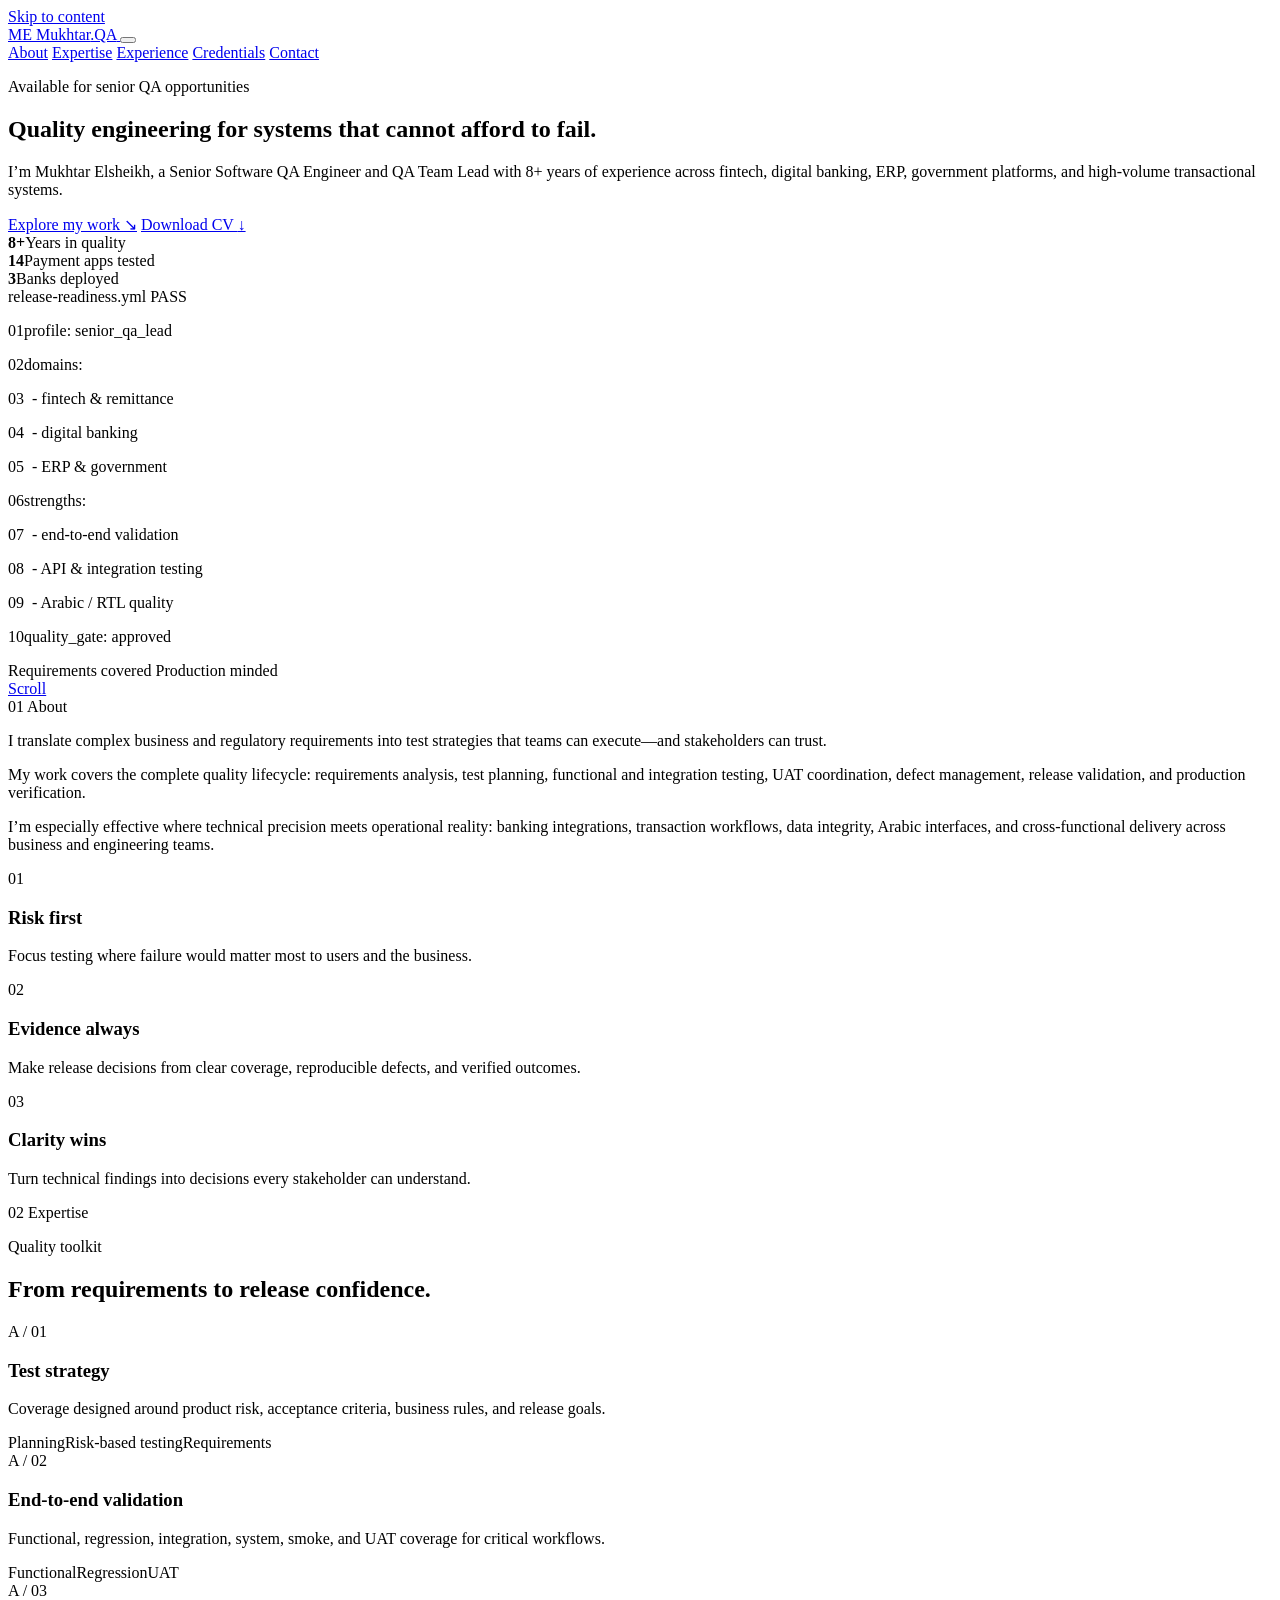
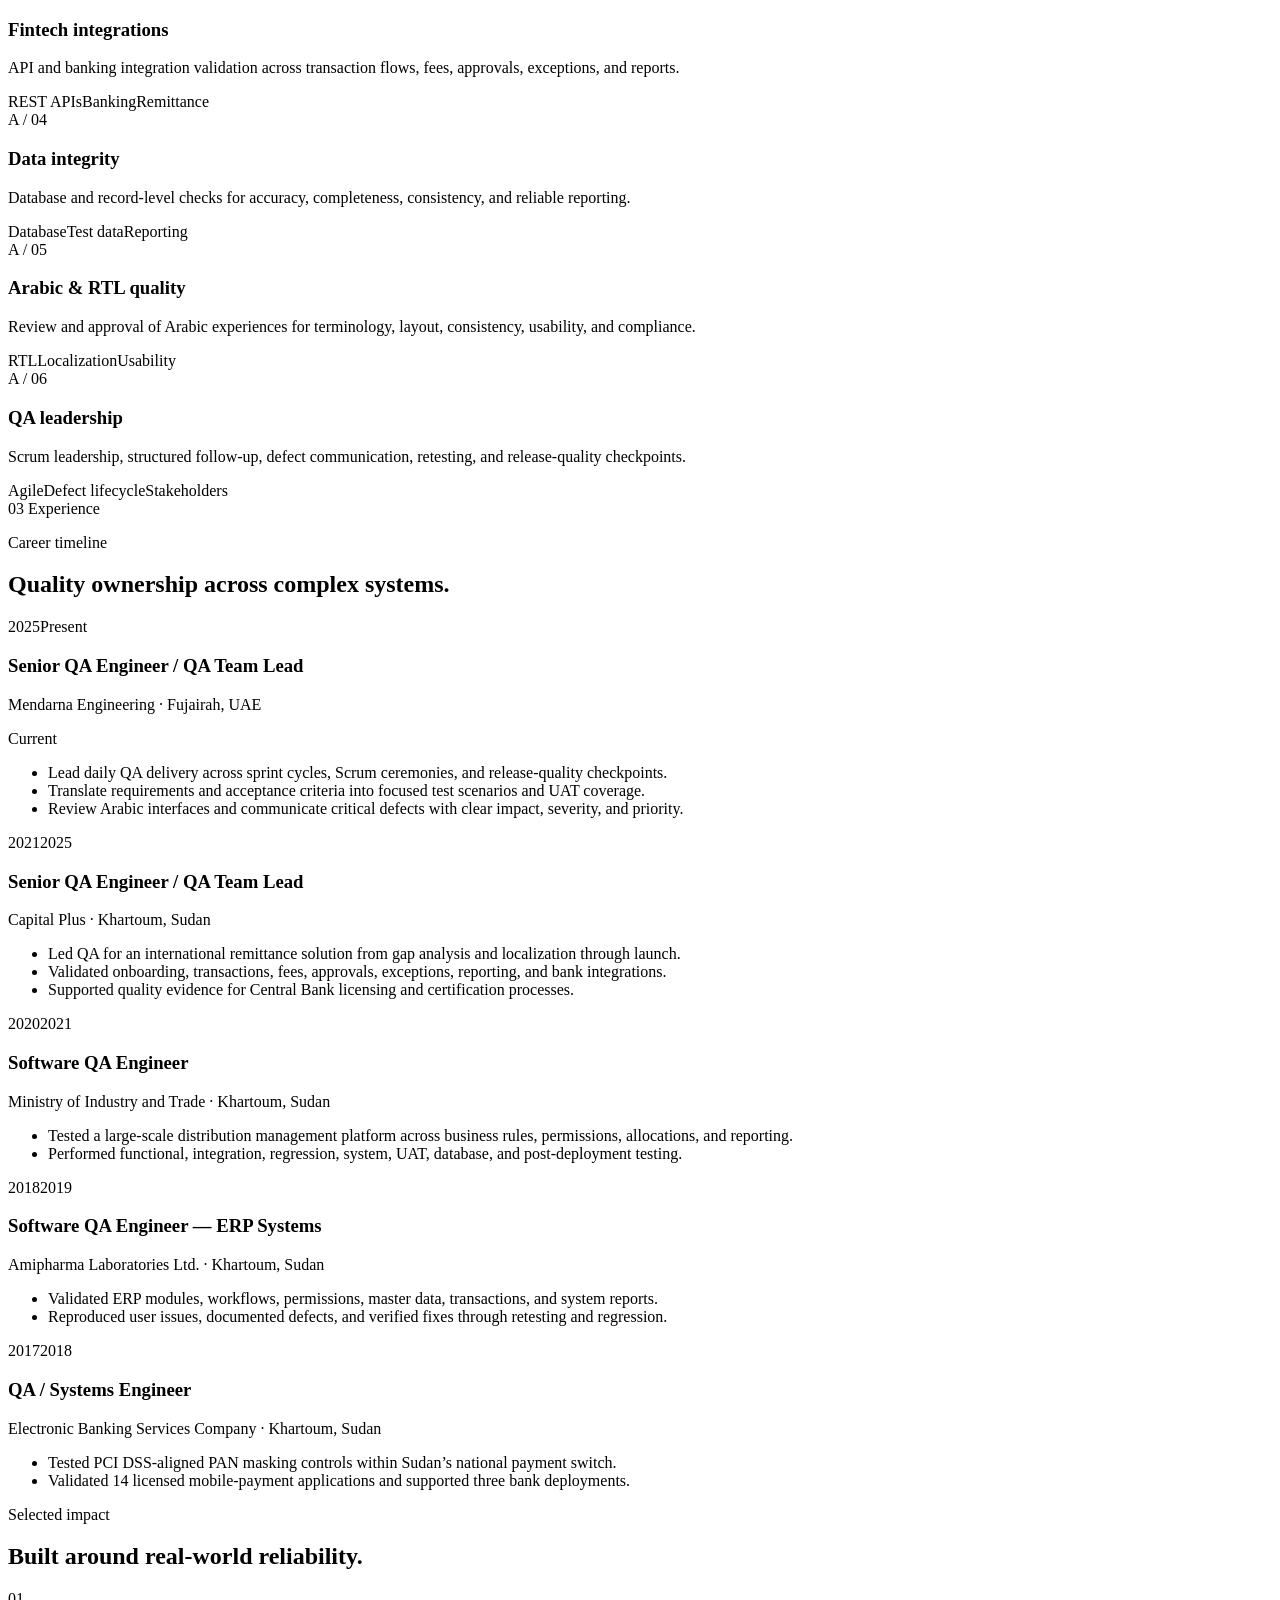
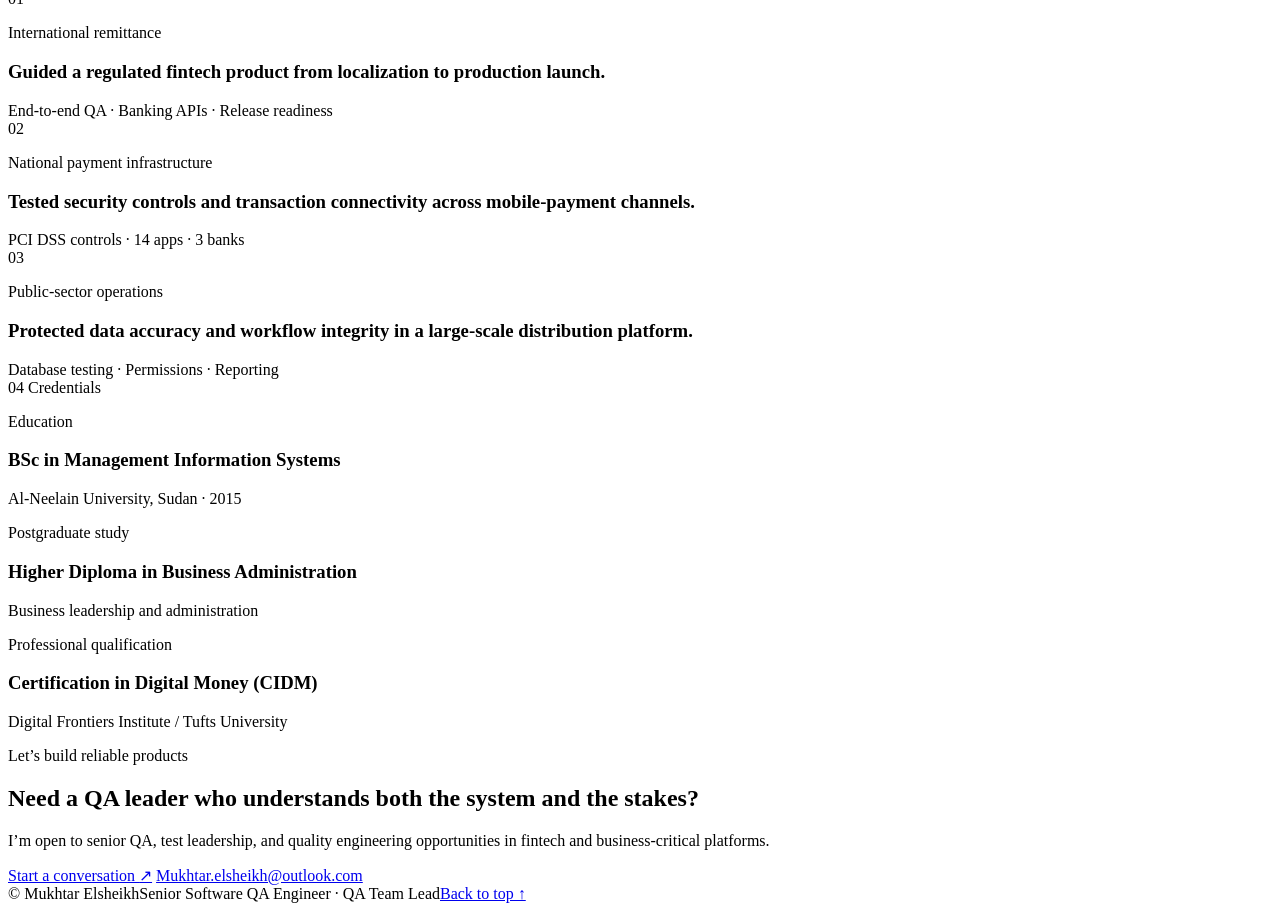
==== index.html @ 6602220c "Launch Mukhtar QA portfolio" ====
<!doctype html>
<html lang="en">
<head>
  <meta charset="UTF-8">
  <meta name="viewport" content="width=device-width, initial-scale=1.0">
  <meta name="description" content="Portfolio of Mukhtar Atif Mukhtar Elsheikh, Senior Software QA Engineer and QA Team Lead specializing in fintech, digital banking, ERP, UAT, API integrations, and Arabic interfaces.">
  <meta name="theme-color" content="#07111f">
  <title>Mukhtar Elsheikh | Senior Software QA Engineer</title>
  <link rel="preconnect" href="https://fonts.googleapis.com">
  <link rel="preconnect" href="https://fonts.gstatic.com" crossorigin>
  <link href="https://fonts.googleapis.com/css2?family=DM+Mono:wght@400;500&family=Manrope:wght@400;500;600;700;800&display=swap" rel="stylesheet">
  <link rel="stylesheet" href="styles.css">
  <link rel="icon" href="assets/favicon.svg" type="image/svg+xml">
</head>
<body>
  <a class="skip-link" href="#main">Skip to content</a>
  <div class="noise" aria-hidden="true"></div>

  <header class="site-header">
    <nav class="nav container" aria-label="Primary navigation">
      <a class="brand" href="#top" aria-label="Mukhtar Elsheikh home">
        <span class="brand-mark">ME</span>
        <span>Mukhtar<span class="accent">.QA</span></span>
      </a>
      <button class="menu-button" type="button" aria-label="Open navigation" aria-expanded="false" aria-controls="nav-links">
        <span></span><span></span>
      </button>
      <div class="nav-links" id="nav-links">
        <a href="#about">About</a>
        <a href="#expertise">Expertise</a>
        <a href="#experience">Experience</a>
        <a href="#credentials">Credentials</a>
        <a class="nav-cta" href="#contact">Contact</a>
      </div>
    </nav>
  </header>

  <main id="main">
    <section class="hero" id="top">
      <div class="hero-glow hero-glow-one" aria-hidden="true"></div>
      <div class="hero-glow hero-glow-two" aria-hidden="true"></div>
      <div class="container hero-grid">
        <div class="hero-copy reveal">
          <p class="eyebrow"><span class="status-dot"></span> Available for senior QA opportunities</p>
          <h1>Quality engineering for systems that <span>cannot afford to fail.</span></h1>
          <p class="hero-intro">I’m Mukhtar Elsheikh, a Senior Software QA Engineer and QA Team Lead with 8+ years of experience across fintech, digital banking, ERP, government platforms, and high-volume transactional systems.</p>
          <div class="hero-actions">
            <a class="button button-primary" href="#experience">Explore my work <span aria-hidden="true">↘</span></a>
            <a class="button button-secondary" href="assets/Mukhtar_Elsheikh_CV.pdf" download>Download CV <span aria-hidden="true">↓</span></a>
          </div>
          <div class="hero-meta" aria-label="Professional highlights">
            <div><strong>8+</strong><span>Years in quality</span></div>
            <div><strong>14</strong><span>Payment apps tested</span></div>
            <div><strong>3</strong><span>Banks deployed</span></div>
          </div>
        </div>

        <aside class="quality-console reveal" aria-label="Quality profile summary">
          <div class="console-topbar">
            <div class="console-dots" aria-hidden="true"><span></span><span></span><span></span></div>
            <span>release-readiness.yml</span>
            <span class="console-state">PASS</span>
          </div>
          <div class="console-body">
            <p><span class="line-number">01</span><span class="key">profile:</span> senior_qa_lead</p>
            <p><span class="line-number">02</span><span class="key">domains:</span></p>
            <p><span class="line-number">03</span>&nbsp;&nbsp;- fintech &amp; remittance</p>
            <p><span class="line-number">04</span>&nbsp;&nbsp;- digital banking</p>
            <p><span class="line-number">05</span>&nbsp;&nbsp;- ERP &amp; government</p>
            <p><span class="line-number">06</span><span class="key">strengths:</span></p>
            <p><span class="line-number">07</span>&nbsp;&nbsp;- end-to-end validation</p>
            <p><span class="line-number">08</span>&nbsp;&nbsp;- API &amp; integration testing</p>
            <p><span class="line-number">09</span>&nbsp;&nbsp;- Arabic / RTL quality</p>
            <p><span class="line-number">10</span><span class="key">quality_gate:</span> <span class="value">approved</span></p>
          </div>
          <div class="console-footer">
            <span><i></i> Requirements covered</span>
            <span>Production minded</span>
          </div>
        </aside>
      </div>
      <a class="scroll-cue" href="#about" aria-label="Scroll to about section"><span>Scroll</span><i></i></a>
    </section>

    <section class="section about" id="about">
      <div class="container section-grid">
        <div class="section-label reveal"><span>01</span> About</div>
        <div class="section-content reveal">
          <p class="lead">I translate complex business and regulatory requirements into test strategies that teams can execute—and stakeholders can trust.</p>
          <div class="about-columns">
            <p>My work covers the complete quality lifecycle: requirements analysis, test planning, functional and integration testing, UAT coordination, defect management, release validation, and production verification.</p>
            <p>I’m especially effective where technical precision meets operational reality: banking integrations, transaction workflows, data integrity, Arabic interfaces, and cross-functional delivery across business and engineering teams.</p>
          </div>
          <div class="principles">
            <div><span>01</span><h3>Risk first</h3><p>Focus testing where failure would matter most to users and the business.</p></div>
            <div><span>02</span><h3>Evidence always</h3><p>Make release decisions from clear coverage, reproducible defects, and verified outcomes.</p></div>
            <div><span>03</span><h3>Clarity wins</h3><p>Turn technical findings into decisions every stakeholder can understand.</p></div>
          </div>
        </div>
      </div>
    </section>

    <section class="section expertise" id="expertise">
      <div class="container section-grid">
        <div class="section-label reveal"><span>02</span> Expertise</div>
        <div class="section-content">
          <div class="section-heading reveal">
            <p class="kicker">Quality toolkit</p>
            <h2>From requirements to release confidence.</h2>
          </div>
          <div class="expertise-grid">
            <article class="expertise-card reveal">
              <div class="card-index">A / 01</div>
              <h3>Test strategy</h3>
              <p>Coverage designed around product risk, acceptance criteria, business rules, and release goals.</p>
              <div class="tags"><span>Planning</span><span>Risk-based testing</span><span>Requirements</span></div>
            </article>
            <article class="expertise-card reveal">
              <div class="card-index">A / 02</div>
              <h3>End-to-end validation</h3>
              <p>Functional, regression, integration, system, smoke, and UAT coverage for critical workflows.</p>
              <div class="tags"><span>Functional</span><span>Regression</span><span>UAT</span></div>
            </article>
            <article class="expertise-card reveal">
              <div class="card-index">A / 03</div>
              <h3>Fintech integrations</h3>
              <p>API and banking integration validation across transaction flows, fees, approvals, exceptions, and reports.</p>
              <div class="tags"><span>REST APIs</span><span>Banking</span><span>Remittance</span></div>
            </article>
            <article class="expertise-card reveal">
              <div class="card-index">A / 04</div>
              <h3>Data integrity</h3>
              <p>Database and record-level checks for accuracy, completeness, consistency, and reliable reporting.</p>
              <div class="tags"><span>Database</span><span>Test data</span><span>Reporting</span></div>
            </article>
            <article class="expertise-card reveal">
              <div class="card-index">A / 05</div>
              <h3>Arabic &amp; RTL quality</h3>
              <p>Review and approval of Arabic experiences for terminology, layout, consistency, usability, and compliance.</p>
              <div class="tags"><span>RTL</span><span>Localization</span><span>Usability</span></div>
            </article>
            <article class="expertise-card reveal">
              <div class="card-index">A / 06</div>
              <h3>QA leadership</h3>
              <p>Scrum leadership, structured follow-up, defect communication, retesting, and release-quality checkpoints.</p>
              <div class="tags"><span>Agile</span><span>Defect lifecycle</span><span>Stakeholders</span></div>
            </article>
          </div>
        </div>
      </div>
    </section>

    <section class="section experience" id="experience">
      <div class="container section-grid">
        <div class="section-label reveal"><span>03</span> Experience</div>
        <div class="section-content">
          <div class="section-heading reveal">
            <p class="kicker">Career timeline</p>
            <h2>Quality ownership across complex systems.</h2>
          </div>

          <div class="timeline">
            <article class="role reveal">
              <div class="role-date"><span>2025</span>Present</div>
              <div class="role-main">
                <div class="role-heading"><div><h3>Senior QA Engineer / QA Team Lead</h3><p>Mendarna Engineering · Fujairah, UAE</p></div><span class="role-status">Current</span></div>
                <ul><li>Lead daily QA delivery across sprint cycles, Scrum ceremonies, and release-quality checkpoints.</li><li>Translate requirements and acceptance criteria into focused test scenarios and UAT coverage.</li><li>Review Arabic interfaces and communicate critical defects with clear impact, severity, and priority.</li></ul>
              </div>
            </article>

            <article class="role reveal">
              <div class="role-date"><span>2021</span>2025</div>
              <div class="role-main">
                <div class="role-heading"><div><h3>Senior QA Engineer / QA Team Lead</h3><p>Capital Plus · Khartoum, Sudan</p></div></div>
                <ul><li>Led QA for an international remittance solution from gap analysis and localization through launch.</li><li>Validated onboarding, transactions, fees, approvals, exceptions, reporting, and bank integrations.</li><li>Supported quality evidence for Central Bank licensing and certification processes.</li></ul>
              </div>
            </article>

            <article class="role reveal">
              <div class="role-date"><span>2020</span>2021</div>
              <div class="role-main">
                <div class="role-heading"><div><h3>Software QA Engineer</h3><p>Ministry of Industry and Trade · Khartoum, Sudan</p></div></div>
                <ul><li>Tested a large-scale distribution management platform across business rules, permissions, allocations, and reporting.</li><li>Performed functional, integration, regression, system, UAT, database, and post-deployment testing.</li></ul>
              </div>
            </article>

            <article class="role reveal">
              <div class="role-date"><span>2018</span>2019</div>
              <div class="role-main">
                <div class="role-heading"><div><h3>Software QA Engineer — ERP Systems</h3><p>Amipharma Laboratories Ltd. · Khartoum, Sudan</p></div></div>
                <ul><li>Validated ERP modules, workflows, permissions, master data, transactions, and system reports.</li><li>Reproduced user issues, documented defects, and verified fixes through retesting and regression.</li></ul>
              </div>
            </article>

            <article class="role reveal">
              <div class="role-date"><span>2017</span>2018</div>
              <div class="role-main">
                <div class="role-heading"><div><h3>QA / Systems Engineer</h3><p>Electronic Banking Services Company · Khartoum, Sudan</p></div></div>
                <ul><li>Tested PCI DSS-aligned PAN masking controls within Sudan’s national payment switch.</li><li>Validated 14 licensed mobile-payment applications and supported three bank deployments.</li></ul>
              </div>
            </article>
          </div>
        </div>
      </div>
    </section>

    <section class="section impact" aria-labelledby="impact-title">
      <div class="container">
        <div class="impact-intro reveal">
          <p class="kicker">Selected impact</p>
          <h2 id="impact-title">Built around real-world reliability.</h2>
        </div>
        <div class="impact-grid">
          <article class="impact-card reveal"><span>01</span><p>International remittance</p><h3>Guided a regulated fintech product from localization to production launch.</h3><div>End-to-end QA · Banking APIs · Release readiness</div></article>
          <article class="impact-card reveal"><span>02</span><p>National payment infrastructure</p><h3>Tested security controls and transaction connectivity across mobile-payment channels.</h3><div>PCI DSS controls · 14 apps · 3 banks</div></article>
          <article class="impact-card reveal"><span>03</span><p>Public-sector operations</p><h3>Protected data accuracy and workflow integrity in a large-scale distribution platform.</h3><div>Database testing · Permissions · Reporting</div></article>
        </div>
      </div>
    </section>

    <section class="section credentials" id="credentials">
      <div class="container section-grid">
        <div class="section-label reveal"><span>04</span> Credentials</div>
        <div class="section-content credentials-grid">
          <div class="credential-block reveal"><p class="kicker">Education</p><h3>BSc in Management Information Systems</h3><p>Al-Neelain University, Sudan · 2015</p></div>
          <div class="credential-block reveal"><p class="kicker">Postgraduate study</p><h3>Higher Diploma in Business Administration</h3><p>Business leadership and administration</p></div>
          <div class="credential-block reveal"><p class="kicker">Professional qualification</p><h3>Certification in Digital Money (CIDM)</h3><p>Digital Frontiers Institute / Tufts University</p></div>
        </div>
      </div>
    </section>

    <section class="contact" id="contact">
      <div class="container contact-inner reveal">
        <p class="kicker">Let’s build reliable products</p>
        <h2>Need a QA leader who understands both the system and the stakes?</h2>
        <p>I’m open to senior QA, test leadership, and quality engineering opportunities in fintech and business-critical platforms.</p>
        <div class="contact-actions">
          <a class="button button-light" href="mailto:Mukhtar.elsheikh@outlook.com">Start a conversation <span aria-hidden="true">↗</span></a>
          <a class="contact-email" href="mailto:Mukhtar.elsheikh@outlook.com">Mukhtar.elsheikh@outlook.com</a>
        </div>
      </div>
    </section>
  </main>

  <footer class="footer">
    <div class="container footer-inner"><span>© <span id="year"></span> Mukhtar Elsheikh</span><span>Senior Software QA Engineer · QA Team Lead</span><a href="#top">Back to top ↑</a></div>
  </footer>
  <script src="script.js"></script>
</body>
</html>
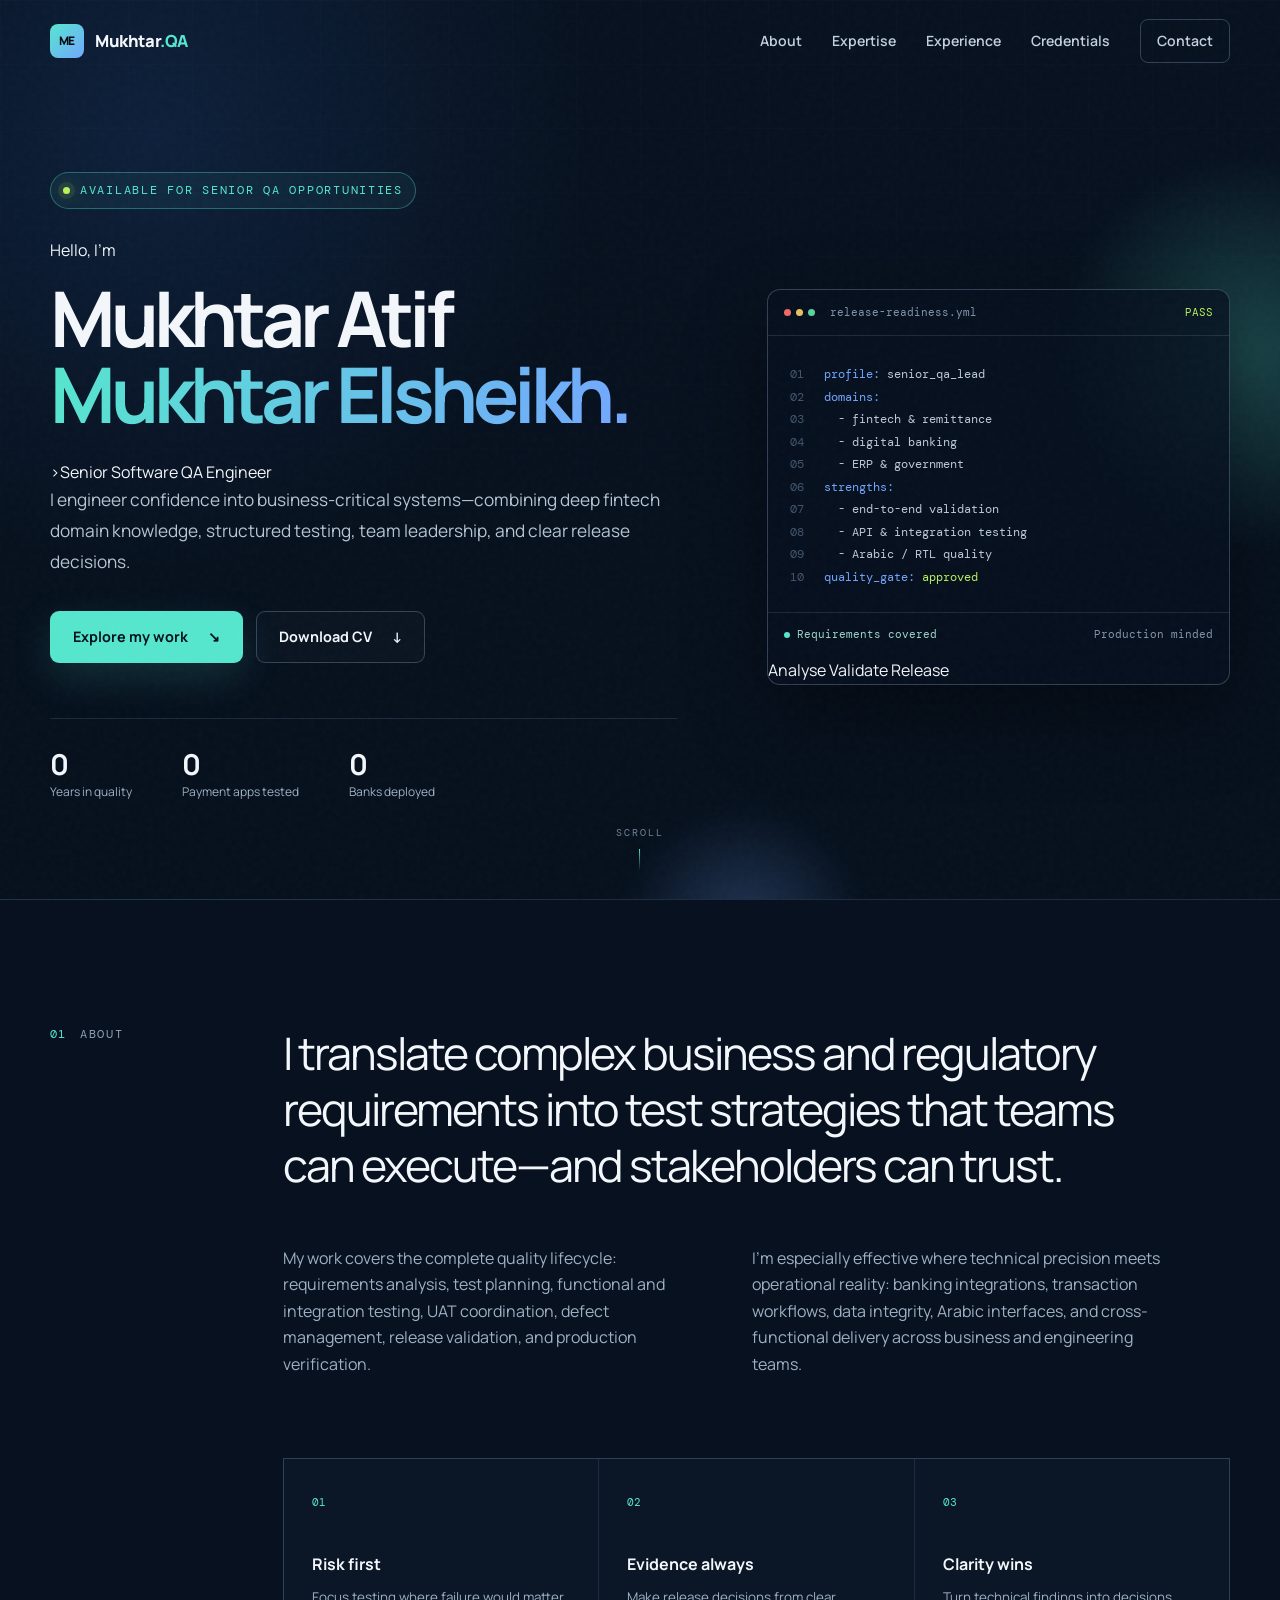
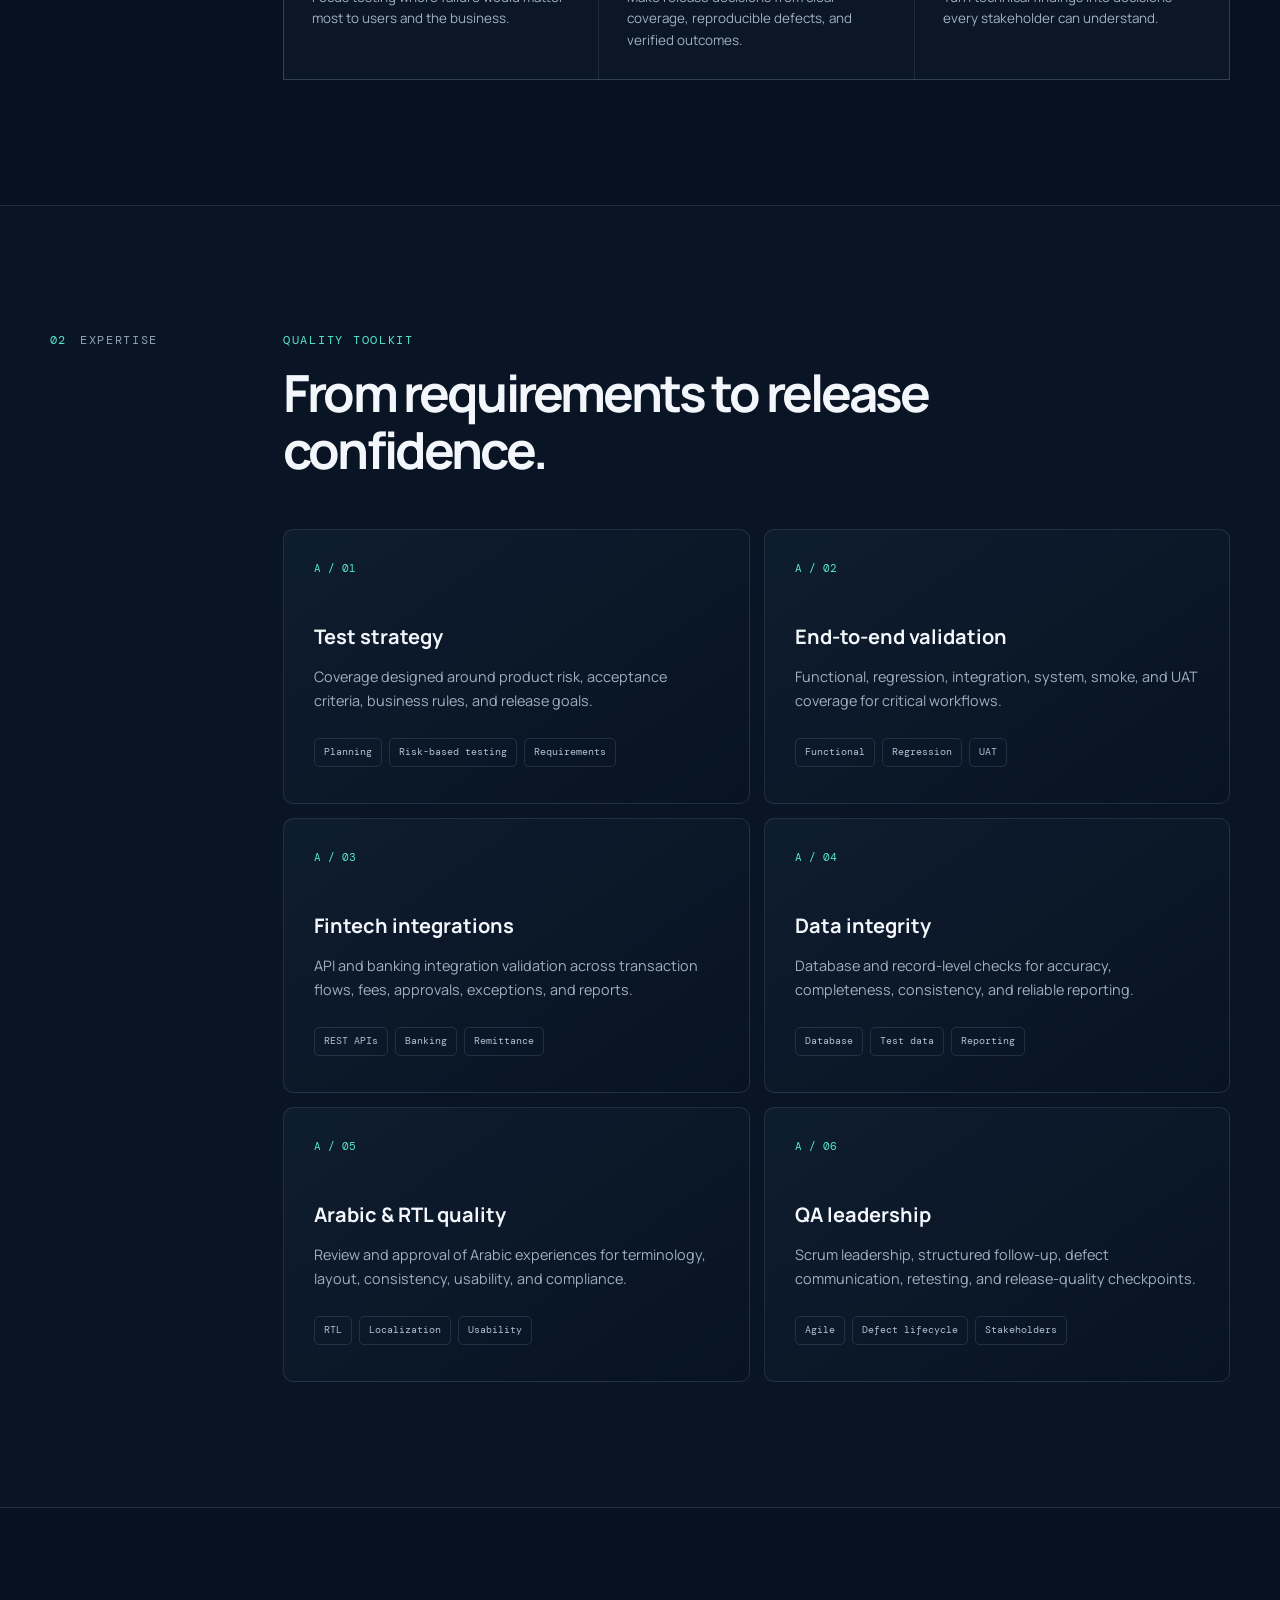
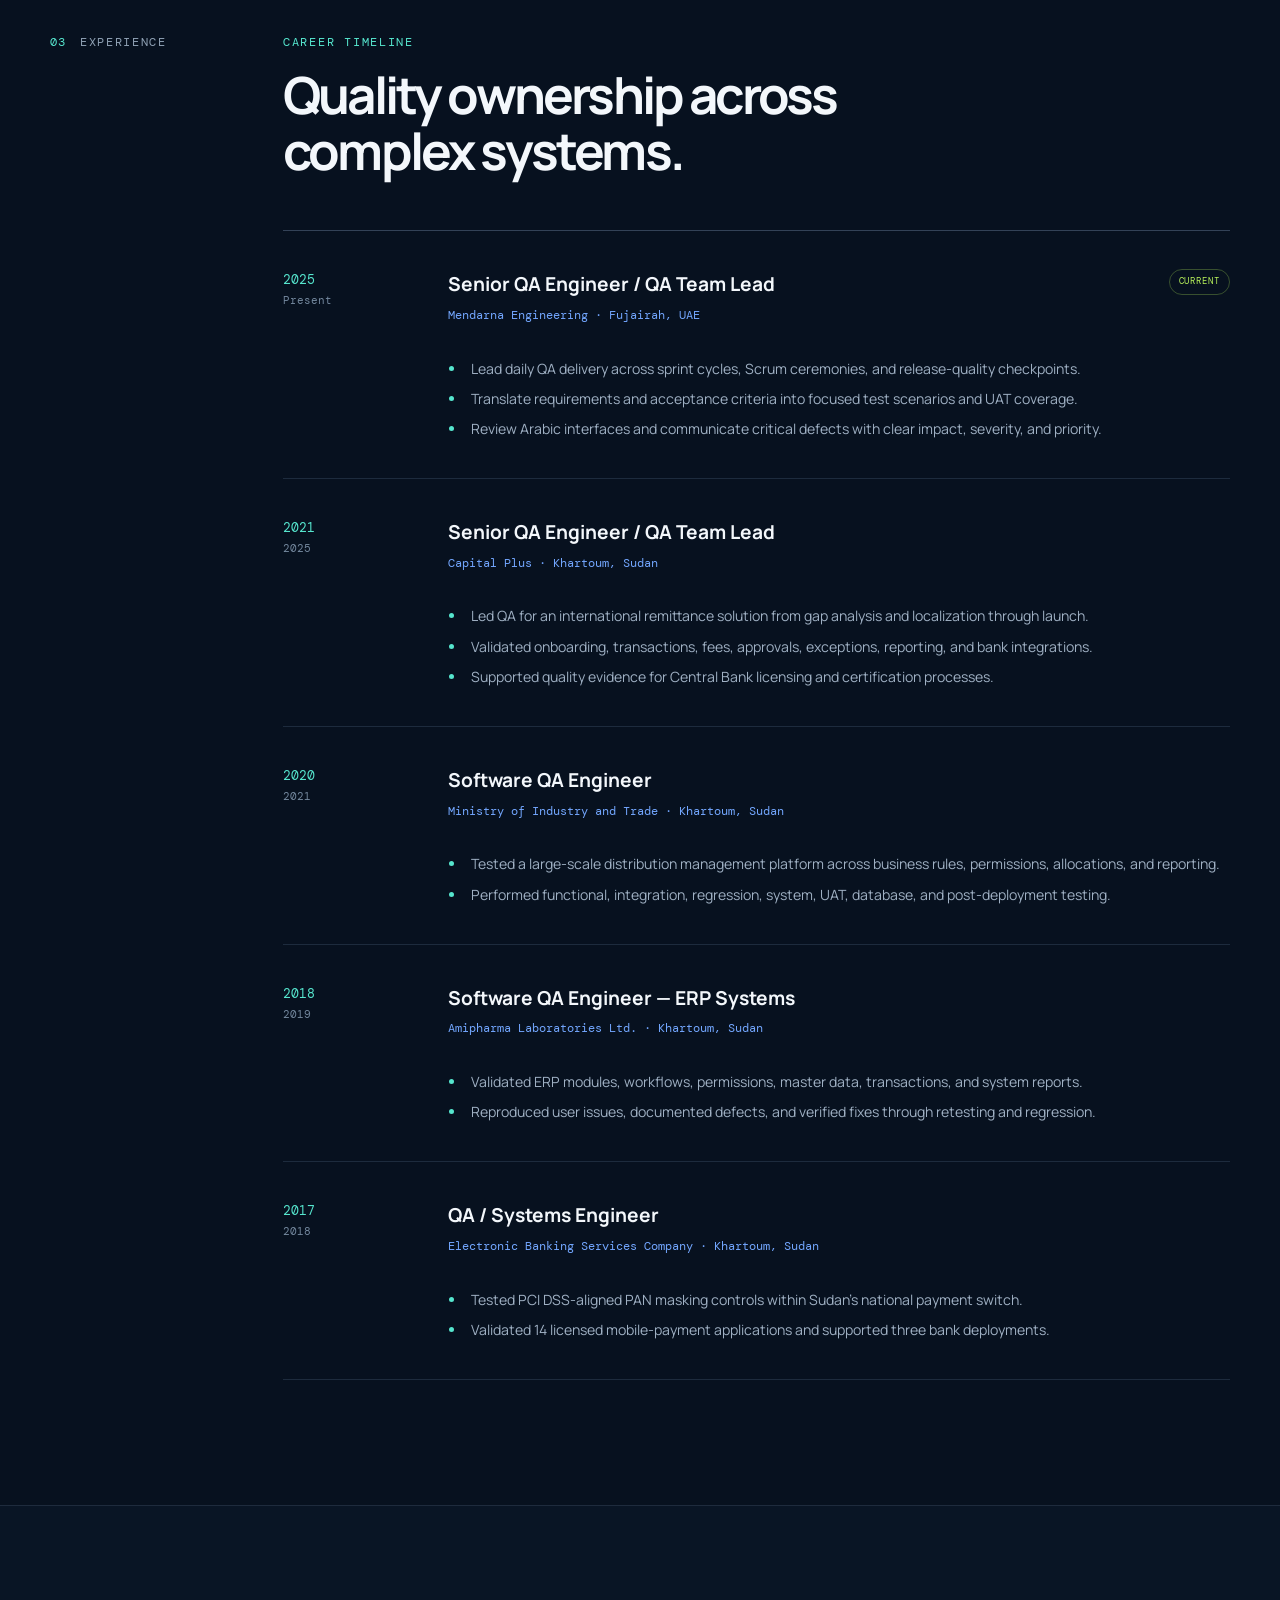
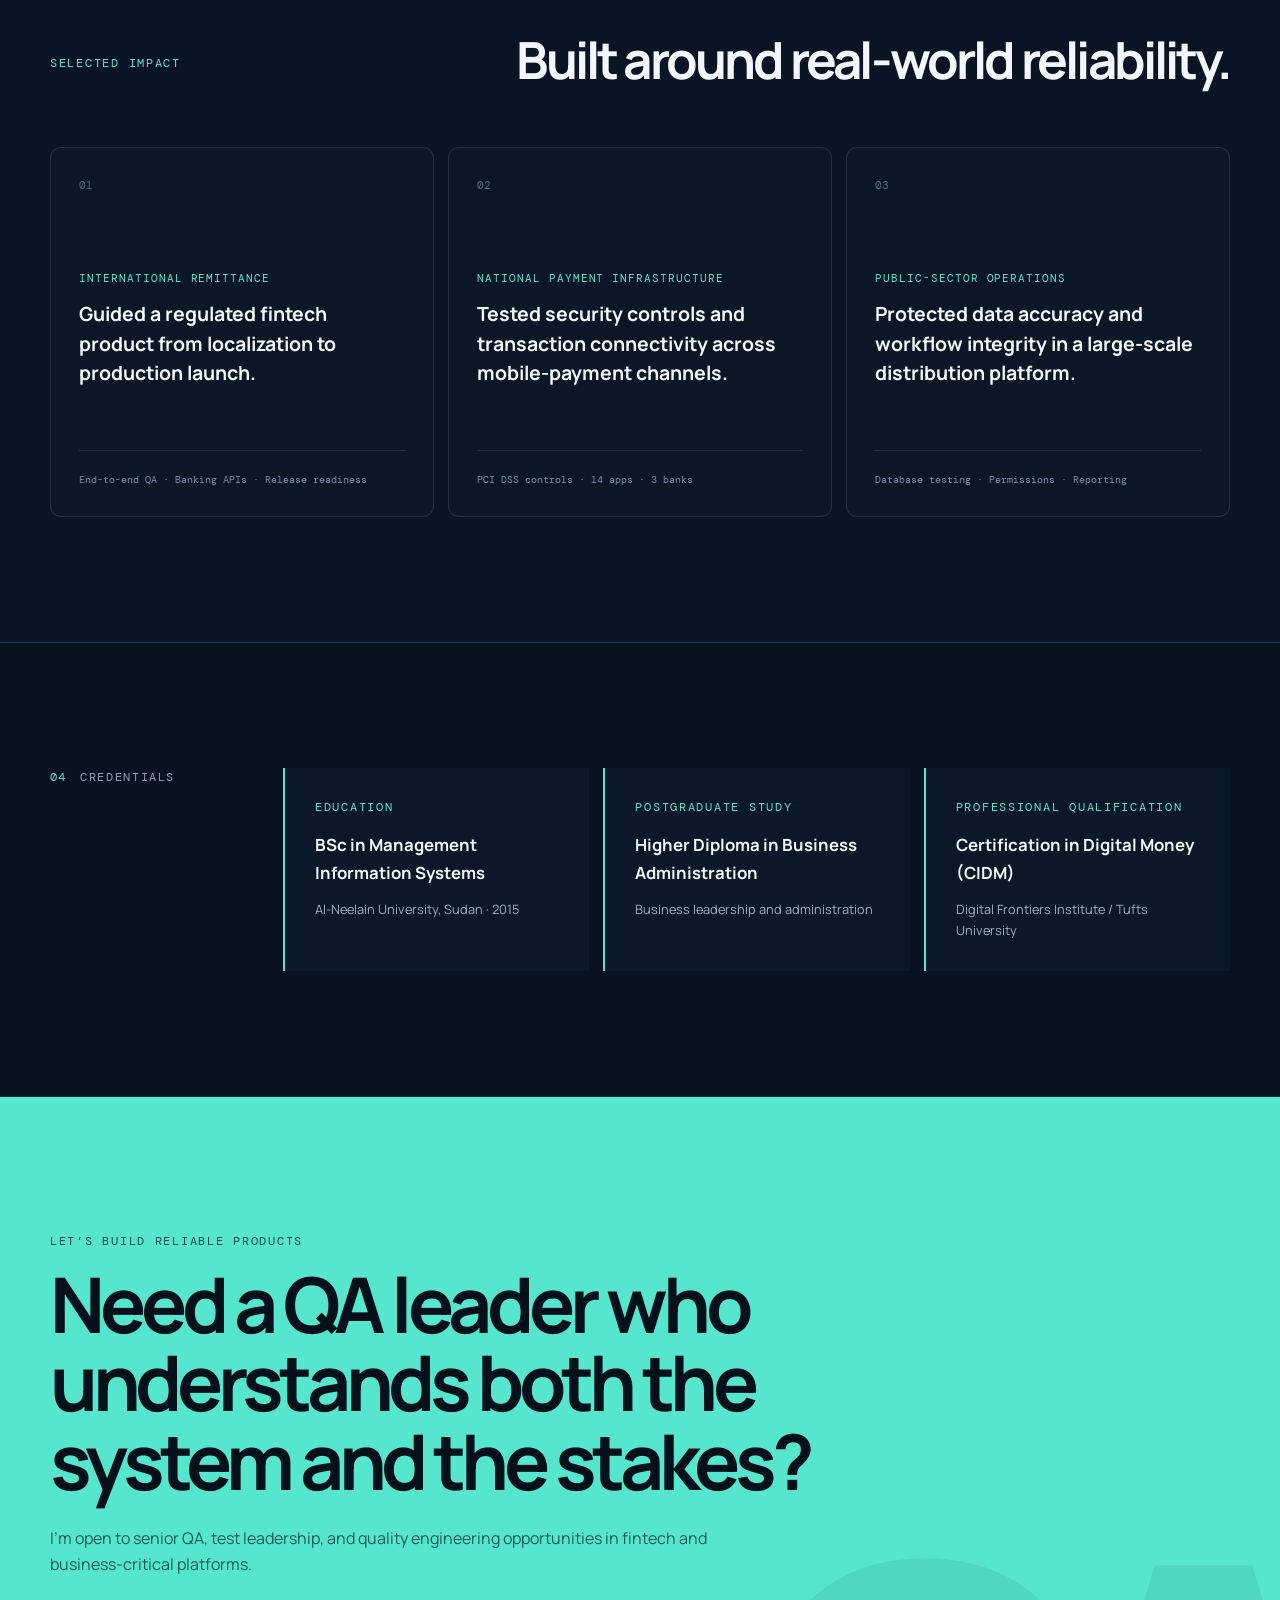
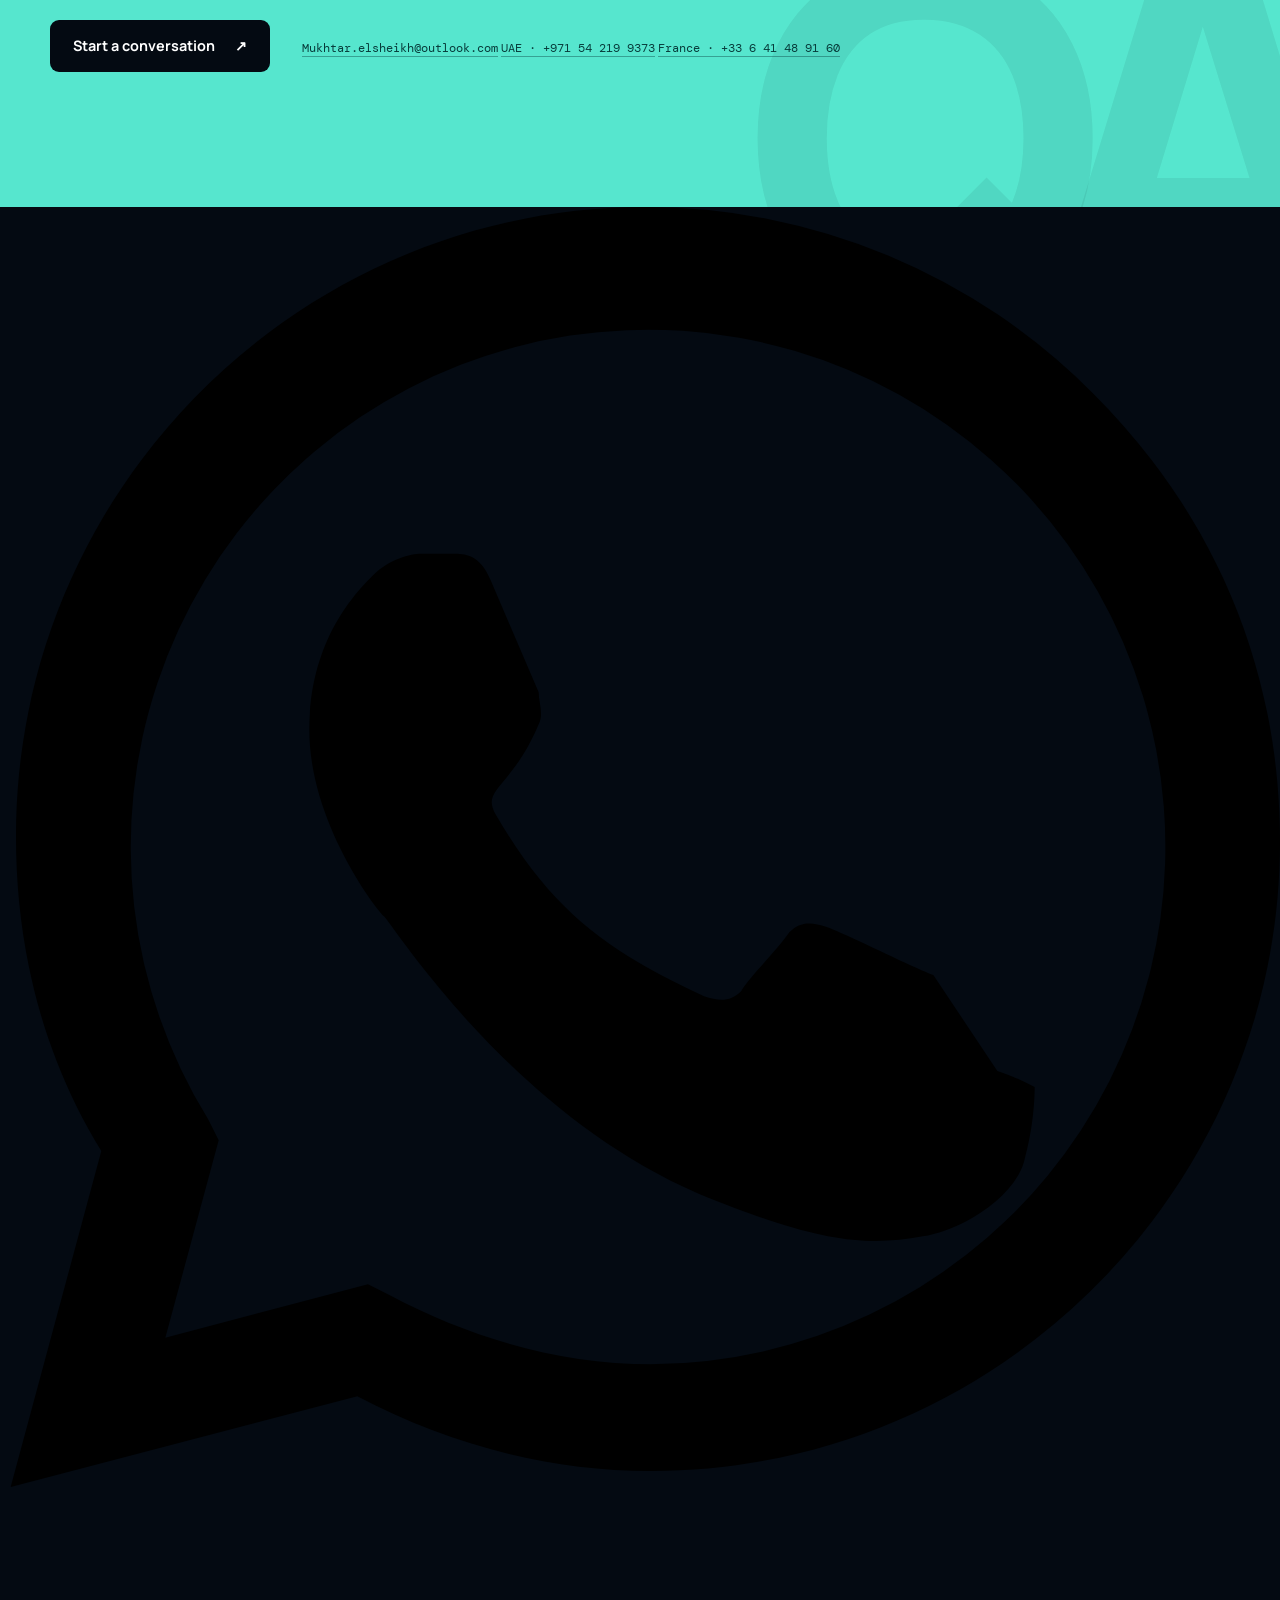
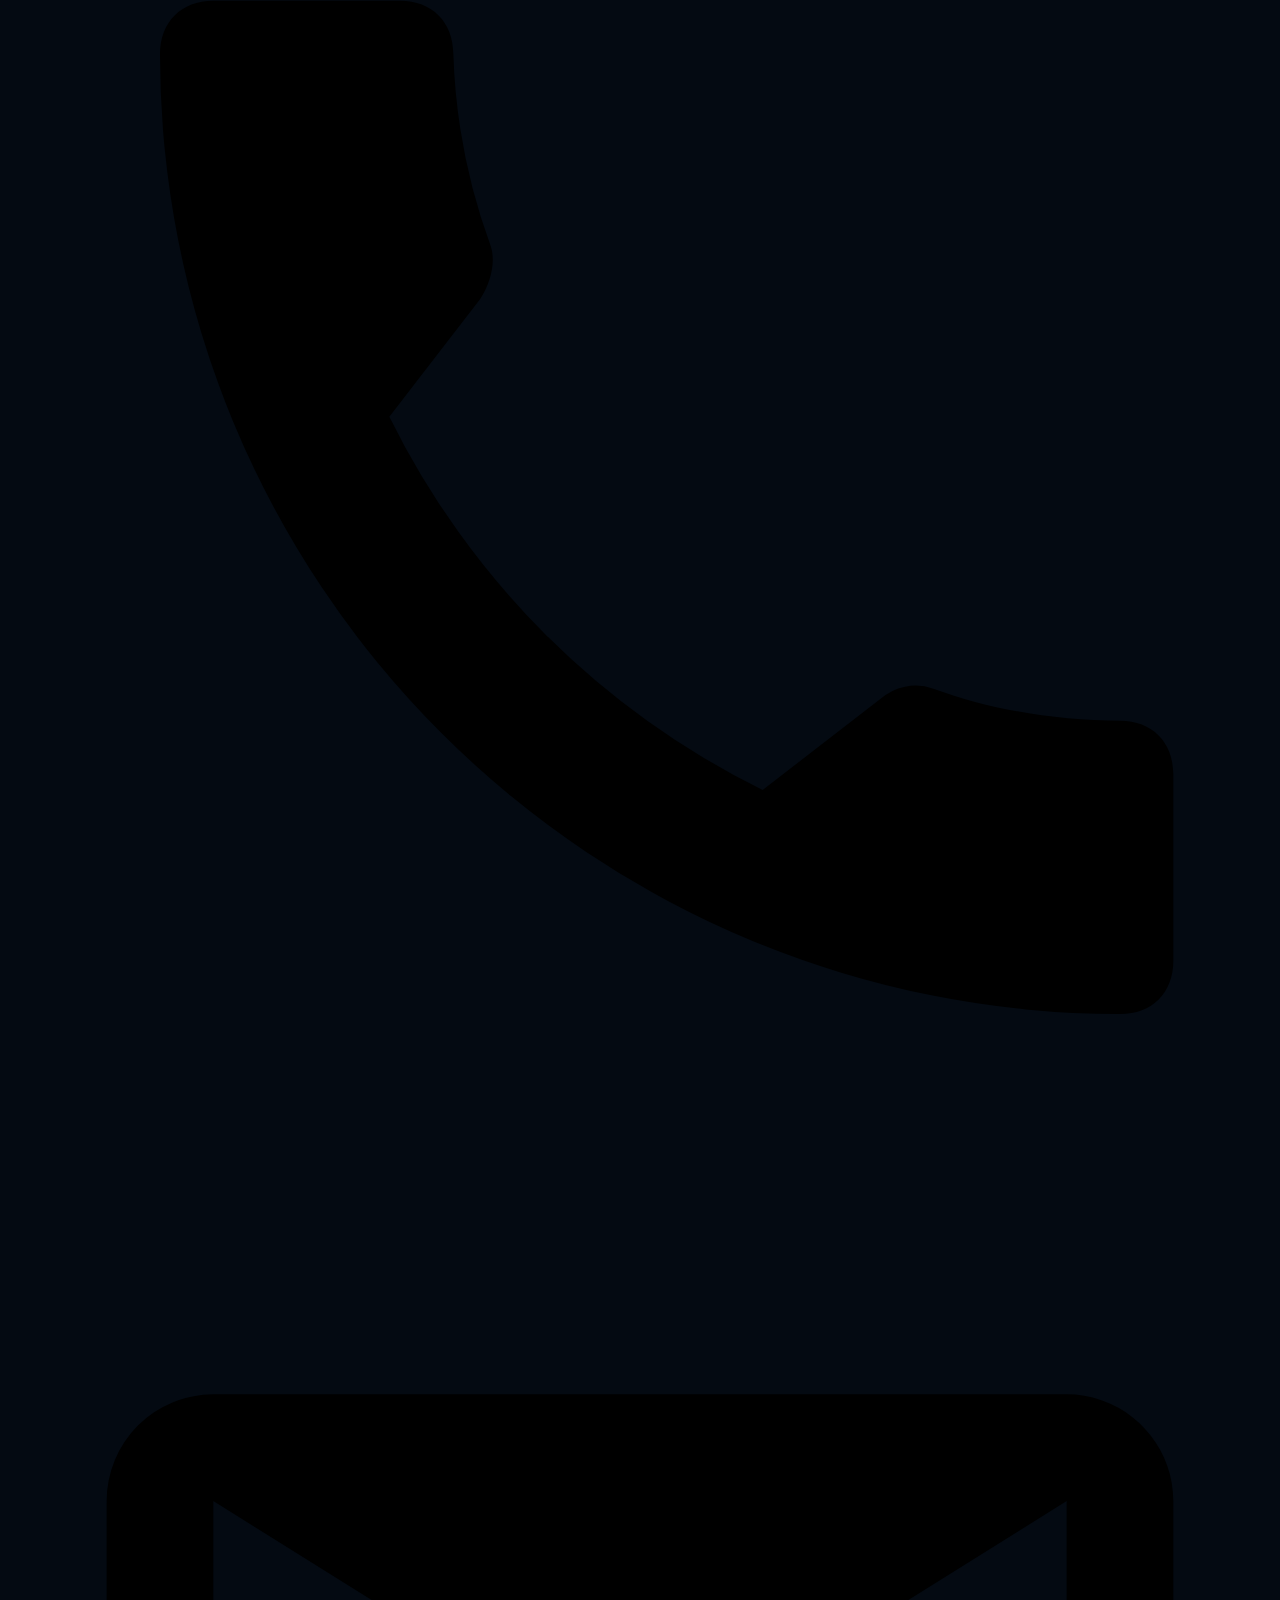
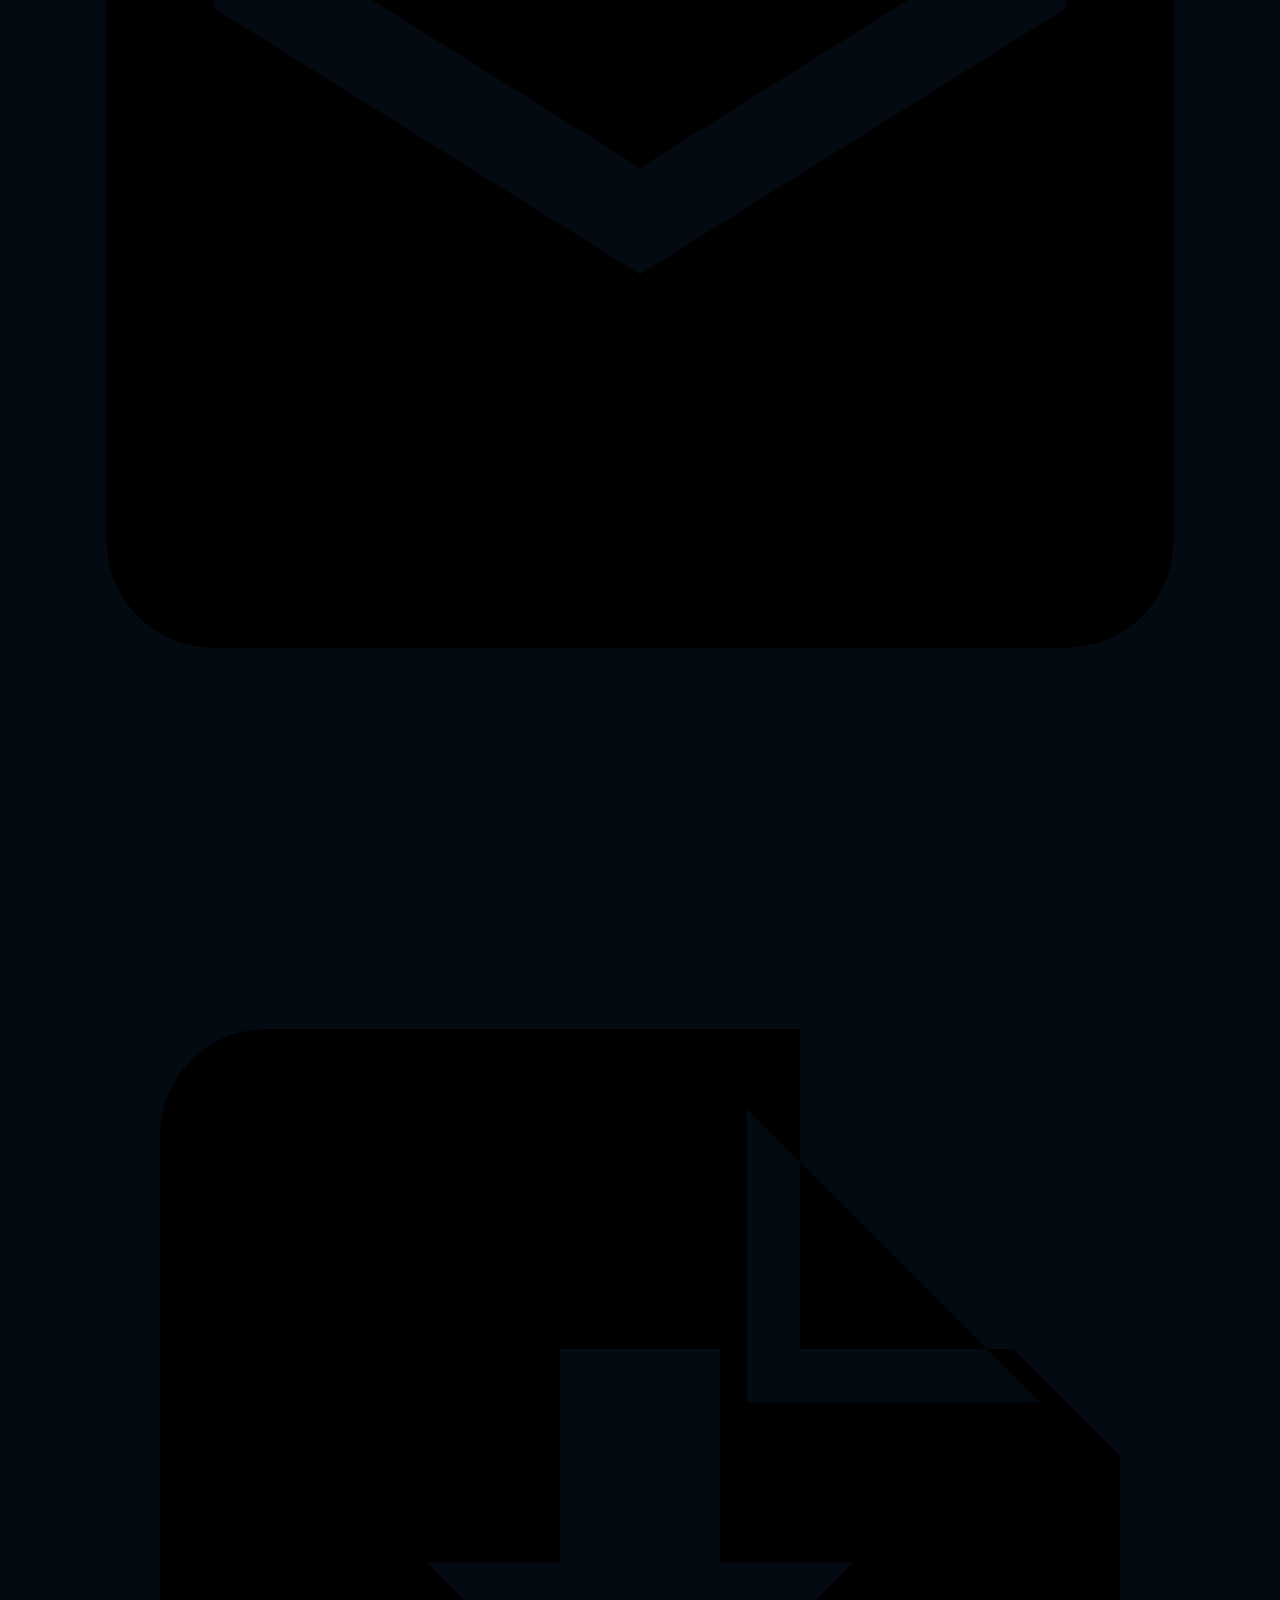
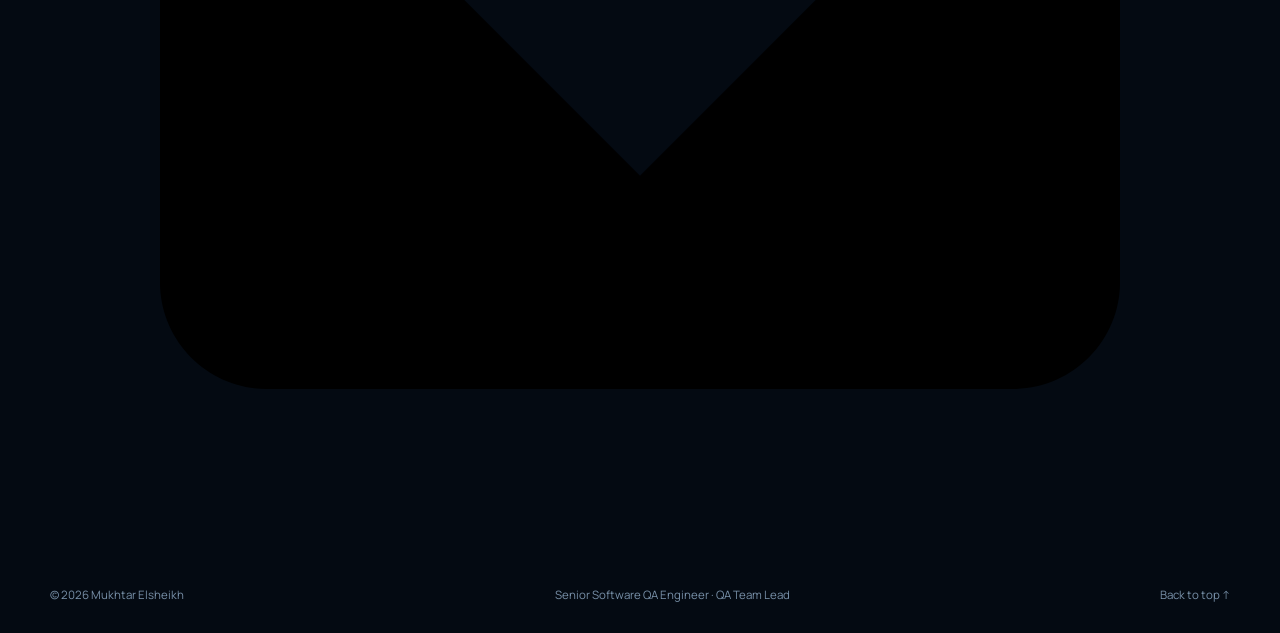
==== commit 88943c1a: "Redesign portfolio with interactive QA experience" ====
--- a/index.html
+++ b/index.html
@@ -15,6 +15,9 @@
 <body>
   <a class="skip-link" href="#main">Skip to content</a>
   <div class="noise" aria-hidden="true"></div>
+  <div class="scroll-progress" aria-hidden="true"><span></span></div>
+  <div class="cursor-dot" aria-hidden="true"></div>
+  <div class="cursor-halo" aria-hidden="true"></div>
 
   <header class="site-header">
     <nav class="nav container" aria-label="Primary navigation">
@@ -42,20 +45,22 @@
       <div class="container hero-grid">
         <div class="hero-copy reveal">
           <p class="eyebrow"><span class="status-dot"></span> Available for senior QA opportunities</p>
-          <h1>Quality engineering for systems that <span>cannot afford to fail.</span></h1>
-          <p class="hero-intro">I’m Mukhtar Elsheikh, a Senior Software QA Engineer and QA Team Lead with 8+ years of experience across fintech, digital banking, ERP, government platforms, and high-volume transactional systems.</p>
+          <p class="hero-overline">Hello, I’m</p>
+          <h1>Mukhtar Atif<br><span>Mukhtar Elsheikh.</span></h1>
+          <div class="role-line"><span class="role-prompt">&gt;</span><span id="typed-role">Senior Software QA Engineer</span><span class="typing-caret" aria-hidden="true"></span></div>
+          <p class="hero-intro">I engineer confidence into business-critical systems—combining deep fintech domain knowledge, structured testing, team leadership, and clear release decisions.</p>
           <div class="hero-actions">
             <a class="button button-primary" href="#experience">Explore my work <span aria-hidden="true">↘</span></a>
             <a class="button button-secondary" href="assets/Mukhtar_Elsheikh_CV.pdf" download>Download CV <span aria-hidden="true">↓</span></a>
           </div>
           <div class="hero-meta" aria-label="Professional highlights">
-            <div><strong>8+</strong><span>Years in quality</span></div>
-            <div><strong>14</strong><span>Payment apps tested</span></div>
-            <div><strong>3</strong><span>Banks deployed</span></div>
-          </div>
-        </div>
-
-        <aside class="quality-console reveal" aria-label="Quality profile summary">
+            <div><strong data-count="8" data-suffix="+">0</strong><span>Years in quality</span></div>
+            <div><strong data-count="14">0</strong><span>Payment apps tested</span></div>
+            <div><strong data-count="3">0</strong><span>Banks deployed</span></div>
+          </div>
+        </div>
+
+        <aside class="quality-console reveal tilt-card" data-tilt aria-label="Quality profile summary">
           <div class="console-topbar">
             <div class="console-dots" aria-hidden="true"><span></span><span></span><span></span></div>
             <span>release-readiness.yml</span>
@@ -77,6 +82,11 @@
             <span><i></i> Requirements covered</span>
             <span>Production minded</span>
           </div>
+          <div class="signal-row" aria-label="Quality pipeline status">
+            <span>Analyse</span><i style="--level: 96%"></i>
+            <span>Validate</span><i style="--level: 92%"></i>
+            <span>Release</span><i style="--level: 100%"></i>
+          </div>
         </aside>
       </div>
       <a class="scroll-cue" href="#about" aria-label="Scroll to about section"><span>Scroll</span><i></i></a>
@@ -109,37 +119,37 @@
             <h2>From requirements to release confidence.</h2>
           </div>
           <div class="expertise-grid">
-            <article class="expertise-card reveal">
+            <article class="expertise-card reveal tilt-card" data-tilt>
               <div class="card-index">A / 01</div>
               <h3>Test strategy</h3>
               <p>Coverage designed around product risk, acceptance criteria, business rules, and release goals.</p>
               <div class="tags"><span>Planning</span><span>Risk-based testing</span><span>Requirements</span></div>
             </article>
-            <article class="expertise-card reveal">
+            <article class="expertise-card reveal tilt-card" data-tilt>
               <div class="card-index">A / 02</div>
               <h3>End-to-end validation</h3>
               <p>Functional, regression, integration, system, smoke, and UAT coverage for critical workflows.</p>
               <div class="tags"><span>Functional</span><span>Regression</span><span>UAT</span></div>
             </article>
-            <article class="expertise-card reveal">
+            <article class="expertise-card reveal tilt-card" data-tilt>
               <div class="card-index">A / 03</div>
               <h3>Fintech integrations</h3>
               <p>API and banking integration validation across transaction flows, fees, approvals, exceptions, and reports.</p>
               <div class="tags"><span>REST APIs</span><span>Banking</span><span>Remittance</span></div>
             </article>
-            <article class="expertise-card reveal">
+            <article class="expertise-card reveal tilt-card" data-tilt>
               <div class="card-index">A / 04</div>
               <h3>Data integrity</h3>
               <p>Database and record-level checks for accuracy, completeness, consistency, and reliable reporting.</p>
               <div class="tags"><span>Database</span><span>Test data</span><span>Reporting</span></div>
             </article>
-            <article class="expertise-card reveal">
+            <article class="expertise-card reveal tilt-card" data-tilt>
               <div class="card-index">A / 05</div>
               <h3>Arabic &amp; RTL quality</h3>
               <p>Review and approval of Arabic experiences for terminology, layout, consistency, usability, and compliance.</p>
               <div class="tags"><span>RTL</span><span>Localization</span><span>Usability</span></div>
             </article>
-            <article class="expertise-card reveal">
+            <article class="expertise-card reveal tilt-card" data-tilt>
               <div class="card-index">A / 06</div>
               <h3>QA leadership</h3>
               <p>Scrum leadership, structured follow-up, defect communication, retesting, and release-quality checkpoints.</p>
@@ -211,9 +221,9 @@
           <h2 id="impact-title">Built around real-world reliability.</h2>
         </div>
         <div class="impact-grid">
-          <article class="impact-card reveal"><span>01</span><p>International remittance</p><h3>Guided a regulated fintech product from localization to production launch.</h3><div>End-to-end QA · Banking APIs · Release readiness</div></article>
-          <article class="impact-card reveal"><span>02</span><p>National payment infrastructure</p><h3>Tested security controls and transaction connectivity across mobile-payment channels.</h3><div>PCI DSS controls · 14 apps · 3 banks</div></article>
-          <article class="impact-card reveal"><span>03</span><p>Public-sector operations</p><h3>Protected data accuracy and workflow integrity in a large-scale distribution platform.</h3><div>Database testing · Permissions · Reporting</div></article>
+          <article class="impact-card reveal tilt-card" data-tilt><span>01</span><p>International remittance</p><h3>Guided a regulated fintech product from localization to production launch.</h3><div>End-to-end QA · Banking APIs · Release readiness</div></article>
+          <article class="impact-card reveal tilt-card" data-tilt><span>02</span><p>National payment infrastructure</p><h3>Tested security controls and transaction connectivity across mobile-payment channels.</h3><div>PCI DSS controls · 14 apps · 3 banks</div></article>
+          <article class="impact-card reveal tilt-card" data-tilt><span>03</span><p>Public-sector operations</p><h3>Protected data accuracy and workflow integrity in a large-scale distribution platform.</h3><div>Database testing · Permissions · Reporting</div></article>
         </div>
       </div>
     </section>
@@ -236,11 +246,30 @@
         <p>I’m open to senior QA, test leadership, and quality engineering opportunities in fintech and business-critical platforms.</p>
         <div class="contact-actions">
           <a class="button button-light" href="mailto:Mukhtar.elsheikh@outlook.com">Start a conversation <span aria-hidden="true">↗</span></a>
-          <a class="contact-email" href="mailto:Mukhtar.elsheikh@outlook.com">Mukhtar.elsheikh@outlook.com</a>
+          <div class="contact-list">
+            <a class="contact-email" href="mailto:Mukhtar.elsheikh@outlook.com">Mukhtar.elsheikh@outlook.com</a>
+            <a class="contact-email" href="tel:+971542199373">UAE · +971 54 219 9373</a>
+            <a class="contact-email" href="tel:+33641489160">France · +33 6 41 48 91 60</a>
+          </div>
         </div>
       </div>
     </section>
   </main>
+
+  <aside class="contact-dock" aria-label="Quick contact">
+    <a href="https://wa.me/971542199373" target="_blank" rel="noopener" aria-label="Message Mukhtar on WhatsApp" data-label="WhatsApp">
+      <svg viewBox="0 0 24 24" aria-hidden="true"><path d="M20.5 3.5A11.8 11.8 0 0 0 12.1 0C5.6 0 .3 5.3.3 11.8c0 2.1.5 4.1 1.6 5.9L.2 24l6.5-1.7c1.7.9 3.6 1.4 5.5 1.4 6.5 0 11.8-5.3 11.8-11.8 0-3.2-1.2-6.1-3.5-8.4Zm-8.3 18.2c-1.7 0-3.4-.5-4.9-1.3l-.4-.2-3.8 1 1-3.7-.2-.4a9.7 9.7 0 1 1 8.3 4.6Zm5.3-7.3c-.3-.1-1.7-.8-2-.9-.3-.1-.5-.1-.7.1-.2.3-.8.9-.9 1.1-.2.2-.4.2-.7.1-1.7-.8-2.8-1.5-3.9-3.4-.3-.5.3-.5.8-1.7.1-.2 0-.4 0-.6l-.9-2.1c-.2-.5-.5-.5-.7-.5h-.6c-.2 0-.6.1-.9.4-.3.3-1.2 1.2-1.2 2.9s1.2 3.3 1.4 3.5c.2.2 2.4 3.7 5.9 5.2 2.2.9 3.1 1 4.2.8.7-.1 1.7-.7 1.9-1.4.2-.7.2-1.3.2-1.4-.2-.1-.4-.2-.7-.3Z"/></svg>
+    </a>
+    <a href="tel:+971542199373" aria-label="Call Mukhtar" data-label="Call">
+      <svg viewBox="0 0 24 24" aria-hidden="true"><path d="M21 15.5c-1.2 0-2.4-.2-3.5-.6a1 1 0 0 0-1 .2l-2.2 1.7a15.4 15.4 0 0 1-7-7l1.7-2.2c.2-.3.3-.7.2-1A11.5 11.5 0 0 1 8.5 3c0-.6-.4-1-1-1H4C3.4 2 3 2.4 3 3a18 18 0 0 0 18 18c.6 0 1-.4 1-1v-3.5c0-.6-.4-1-1-1Z"/></svg>
+    </a>
+    <a href="mailto:Mukhtar.elsheikh@outlook.com" aria-label="Email Mukhtar" data-label="Email">
+      <svg viewBox="0 0 24 24" aria-hidden="true"><path d="M20 4H4a2 2 0 0 0-2 2v12c0 1.1.9 2 2 2h16a2 2 0 0 0 2-2V6c0-1.1-.9-2-2-2Zm0 4-8 5-8-5V6l8 5 8-5v2Z"/></svg>
+    </a>
+    <a href="assets/Mukhtar_Elsheikh_CV.pdf" download aria-label="Download CV" data-label="CV">
+      <svg viewBox="0 0 24 24" aria-hidden="true"><path d="M19 9h-4V3H5a2 2 0 0 0-2 2v14c0 1.1.9 2 2 2h14c1.1 0 2-.9 2-2V11l-2-2Zm-7 8-4-4h2.5V9h3v4H16l-4 4Zm2-7V4.5l5.5 5.5H14Z"/></svg>
+    </a>
+  </aside>
 
   <footer class="footer">
     <div class="container footer-inner"><span>© <span id="year"></span> Mukhtar Elsheikh</span><span>Senior Software QA Engineer · QA Team Lead</span><a href="#top">Back to top ↑</a></div>
--- a/styles.css
+++ b/styles.css
@@ -0,0 +1,194 @@
+:root {
+  --bg: #07111f;
+  --bg-deep: #040a12;
+  --surface: #0b1727;
+  --surface-2: #0f1e31;
+  --line: rgba(151, 180, 214, 0.16);
+  --line-strong: rgba(151, 180, 214, 0.3);
+  --text: #f3f7fb;
+  --muted: #9fb0c3;
+  --cyan: #56e6ce;
+  --blue: #73a7ff;
+  --lime: #b8f35a;
+  --max: 1180px;
+  --mono: "DM Mono", monospace;
+  --sans: "Manrope", sans-serif;
+}
+
+* { box-sizing: border-box; }
+html { scroll-behavior: smooth; }
+body { margin: 0; color: var(--text); background: var(--bg-deep); font-family: var(--sans); font-size: 16px; line-height: 1.65; overflow-x: hidden; }
+a { color: inherit; text-decoration: none; }
+button { font: inherit; }
+.container { width: min(calc(100% - 40px), var(--max)); margin-inline: auto; }
+.skip-link { position: fixed; left: 16px; top: -80px; z-index: 100; padding: 10px 16px; color: #06111c; background: var(--cyan); border-radius: 6px; }
+.skip-link:focus { top: 16px; }
+.noise { position: fixed; inset: 0; opacity: .035; pointer-events: none; z-index: 10; background-image: url("data:image/svg+xml,%3Csvg viewBox='0 0 180 180' xmlns='http://www.w3.org/2000/svg'%3E%3Cfilter id='n'%3E%3CfeTurbulence type='fractalNoise' baseFrequency='.9' numOctaves='2' stitchTiles='stitch'/%3E%3C/filter%3E%3Crect width='100%25' height='100%25' filter='url(%23n)' opacity='.75'/%3E%3C/svg%3E"); }
+
+.site-header { position: fixed; top: 0; width: 100%; z-index: 20; border-bottom: 1px solid transparent; transition: .3s ease; }
+.site-header.scrolled { background: rgba(4, 10, 18, .84); border-color: var(--line); backdrop-filter: blur(18px); }
+.nav { height: 82px; display: flex; align-items: center; justify-content: space-between; }
+.brand { display: inline-flex; align-items: center; gap: 11px; font-weight: 800; letter-spacing: -.025em; font-size: 1.04rem; }
+.brand-mark { display: grid; place-items: center; width: 34px; aspect-ratio: 1; color: var(--bg-deep); background: linear-gradient(135deg, var(--cyan), var(--blue)); border-radius: 8px; font-size: .74rem; letter-spacing: -.03em; }
+.accent { color: var(--cyan); }
+.nav-links { display: flex; align-items: center; gap: 30px; color: #c4d0dd; font-size: .88rem; font-weight: 600; }
+.nav-links a { transition: color .2s ease; }
+.nav-links a:hover, .nav-links a:focus-visible { color: var(--cyan); }
+.nav-cta { padding: 9px 16px; border: 1px solid var(--line-strong); border-radius: 8px; }
+.menu-button { display: none; color: var(--text); background: transparent; border: 0; padding: 8px; }
+.menu-button span { display: block; width: 24px; height: 1px; margin: 6px 0; background: currentColor; transition: .25s ease; }
+
+.hero { position: relative; min-height: 100svh; padding: 160px 0 85px; display: grid; align-items: center; overflow: hidden; background: radial-gradient(circle at 12% 15%, rgba(47, 111, 203, .16), transparent 32%), linear-gradient(180deg, #07111f 0%, #06101d 100%); border-bottom: 1px solid var(--line); }
+.hero::before { content: ""; position: absolute; inset: 0; opacity: .18; background-image: linear-gradient(rgba(115,167,255,.12) 1px, transparent 1px), linear-gradient(90deg, rgba(115,167,255,.12) 1px, transparent 1px); background-size: 64px 64px; mask-image: linear-gradient(to bottom, black, transparent 88%); }
+.hero-glow { position: absolute; border-radius: 50%; filter: blur(10px); opacity: .25; }
+.hero-glow-one { width: 420px; height: 420px; right: -180px; top: 16%; background: radial-gradient(circle, var(--cyan), transparent 67%); }
+.hero-glow-two { width: 260px; height: 260px; left: 48%; bottom: -160px; background: radial-gradient(circle, var(--blue), transparent 67%); }
+.hero-grid { position: relative; display: grid; grid-template-columns: minmax(0, 1.15fr) minmax(390px, .85fr); align-items: center; gap: 90px; }
+.eyebrow, .kicker { font-family: var(--mono); text-transform: uppercase; letter-spacing: .15em; font-size: .72rem; color: var(--cyan); }
+.eyebrow { display: inline-flex; align-items: center; gap: 10px; padding: 8px 12px; margin: 0 0 28px; border: 1px solid rgba(86,230,206,.35); border-radius: 999px; background: rgba(86,230,206,.055); }
+.status-dot { width: 7px; height: 7px; border-radius: 50%; background: var(--lime); box-shadow: 0 0 0 5px rgba(184,243,90,.09), 0 0 18px rgba(184,243,90,.6); }
+h1, h2, h3, p { margin-top: 0; }
+h1 { max-width: 780px; margin-bottom: 27px; font-size: clamp(3.2rem, 6vw, 6rem); line-height: .99; letter-spacing: -.065em; }
+h1 span { color: transparent; background: linear-gradient(100deg, var(--cyan), var(--blue)); -webkit-background-clip: text; background-clip: text; }
+.hero-intro { max-width: 690px; margin-bottom: 34px; color: #b6c4d3; font-size: 1.08rem; line-height: 1.78; }
+.hero-actions { display: flex; gap: 13px; flex-wrap: wrap; }
+.button { min-height: 52px; display: inline-flex; align-items: center; justify-content: center; gap: 20px; padding: 0 22px; border-radius: 9px; font-weight: 700; font-size: .9rem; border: 1px solid transparent; transition: transform .2s ease, background .2s ease, border-color .2s ease; }
+.button:hover { transform: translateY(-2px); }
+.button-primary { color: #03121b; background: var(--cyan); box-shadow: 0 14px 40px rgba(86,230,206,.15); }
+.button-primary:hover { background: #75f0da; }
+.button-secondary { border-color: var(--line-strong); background: rgba(255,255,255,.02); }
+.button-secondary:hover { border-color: var(--blue); background: rgba(115,167,255,.07); }
+.hero-meta { display: flex; gap: 50px; margin-top: 55px; padding-top: 28px; border-top: 1px solid var(--line); }
+.hero-meta div { display: flex; flex-direction: column; }
+.hero-meta strong { color: var(--text); font-size: 1.8rem; letter-spacing: -.045em; line-height: 1.2; }
+.hero-meta span { color: var(--muted); font-size: .75rem; }
+
+.quality-console { position: relative; border: 1px solid var(--line-strong); background: rgba(7, 17, 31, .76); border-radius: 13px; box-shadow: 0 30px 80px rgba(0,0,0,.42); overflow: hidden; backdrop-filter: blur(12px); transform: rotate(1deg); }
+.quality-console::after { content: ""; position: absolute; inset: auto -30% -60% 30%; height: 220px; background: radial-gradient(circle, rgba(86,230,206,.13), transparent 65%); }
+.console-topbar, .console-footer { position: relative; z-index: 1; display: flex; align-items: center; color: #8396ab; font-family: var(--mono); font-size: .68rem; }
+.console-topbar { height: 46px; padding: 0 16px; border-bottom: 1px solid var(--line); }
+.console-dots { display: flex; gap: 5px; margin-right: 15px; }
+.console-dots span { width: 7px; height: 7px; border-radius: 50%; background: #34465a; }
+.console-dots span:first-child { background: #ef6b63; }.console-dots span:nth-child(2) { background: #e6c35c; }.console-dots span:nth-child(3) { background: #58d49b; }
+.console-state { margin-left: auto; color: var(--lime); }
+.console-body { padding: 27px 22px 24px; color: #bdcada; font-family: var(--mono); font-size: .76rem; line-height: 1.85; }
+.console-body p { margin: 0; white-space: nowrap; }
+.line-number { display: inline-block; width: 34px; color: #42566e; user-select: none; }
+.key { color: var(--blue); }.value { color: var(--lime); }
+.console-footer { justify-content: space-between; padding: 13px 16px; border-top: 1px solid var(--line); }
+.console-footer span:first-child { display: flex; align-items: center; gap: 7px; color: #9ed7ca; }
+.console-footer i { width: 6px; height: 6px; border-radius: 50%; background: var(--cyan); }
+.scroll-cue { position: absolute; bottom: 28px; left: 50%; translate: -50% 0; display: flex; flex-direction: column; align-items: center; gap: 8px; color: #6f8298; font-family: var(--mono); font-size: .62rem; text-transform: uppercase; letter-spacing: .2em; }
+.scroll-cue i { width: 1px; height: 22px; background: linear-gradient(var(--cyan), transparent); }
+
+.section { padding: 125px 0; border-bottom: 1px solid var(--line); background: var(--bg); }
+.section:nth-of-type(3), .section:nth-of-type(5) { background: #091525; }
+.section-grid { display: grid; grid-template-columns: 165px minmax(0, 1fr); gap: 68px; }
+.section-label { align-self: start; position: sticky; top: 120px; display: flex; gap: 13px; color: #8fa1b4; font-family: var(--mono); font-size: .72rem; text-transform: uppercase; letter-spacing: .14em; }
+.section-label span { color: var(--cyan); }
+.lead { max-width: 870px; margin-bottom: 52px; font-size: clamp(1.9rem, 3.5vw, 3.25rem); line-height: 1.25; letter-spacing: -.045em; }
+.about-columns { display: grid; grid-template-columns: repeat(2, 1fr); gap: 38px; max-width: 900px; color: var(--muted); }
+.principles { display: grid; grid-template-columns: repeat(3, 1fr); gap: 1px; margin-top: 65px; background: var(--line); border: 1px solid var(--line); }
+.principles > div { padding: 28px; background: var(--surface); }
+.principles span, .card-index { color: var(--cyan); font-family: var(--mono); font-size: .68rem; }
+.principles h3 { margin: 38px 0 9px; font-size: 1rem; }
+.principles p { margin: 0; color: var(--muted); font-size: .84rem; line-height: 1.6; }
+.section-heading { margin-bottom: 52px; }
+.kicker { margin-bottom: 14px; }
+.section-heading h2, .impact-intro h2 { max-width: 750px; margin: 0; font-size: clamp(2.2rem, 4vw, 4rem); line-height: 1.1; letter-spacing: -.055em; }
+
+.expertise-grid { display: grid; grid-template-columns: repeat(2, 1fr); gap: 14px; }
+.expertise-card { min-height: 275px; padding: 30px; border: 1px solid var(--line); background: linear-gradient(145deg, rgba(15,30,49,.9), rgba(8,19,33,.8)); border-radius: 10px; transition: transform .25s ease, border-color .25s ease; }
+.expertise-card:hover { transform: translateY(-4px); border-color: rgba(86,230,206,.4); }
+.expertise-card h3 { margin: 42px 0 12px; font-size: 1.25rem; }
+.expertise-card p { max-width: 480px; color: var(--muted); font-size: .9rem; }
+.tags { display: flex; flex-wrap: wrap; gap: 7px; margin-top: 26px; }
+.tags span { padding: 5px 9px; color: #afc2d7; border: 1px solid var(--line); border-radius: 5px; font-family: var(--mono); font-size: .64rem; }
+
+.timeline { border-top: 1px solid var(--line-strong); }
+.role { display: grid; grid-template-columns: 130px 1fr; gap: 35px; padding: 38px 0; border-bottom: 1px solid var(--line); }
+.role-date { display: flex; flex-direction: column; color: #73879d; font-family: var(--mono); font-size: .7rem; }
+.role-date span { color: var(--cyan); font-size: .83rem; }
+.role-heading { display: flex; align-items: flex-start; justify-content: space-between; gap: 20px; }
+.role h3 { margin: 0 0 5px; font-size: 1.2rem; }
+.role-heading p { color: var(--blue); font-family: var(--mono); font-size: .72rem; }
+.role-status { padding: 4px 9px; color: var(--lime); border: 1px solid rgba(184,243,90,.28); border-radius: 99px; font-family: var(--mono); font-size: .58rem; text-transform: uppercase; letter-spacing: .1em; }
+.role ul { margin: 20px 0 0; padding-left: 18px; color: var(--muted); font-size: .88rem; }
+.role li { margin-top: 7px; padding-left: 5px; }
+.role li::marker { color: var(--cyan); }
+
+.impact { background: var(--bg-deep); }
+.impact-intro { display: flex; justify-content: space-between; align-items: end; gap: 40px; margin-bottom: 60px; }
+.impact-intro .kicker { flex: 0 0 auto; }
+.impact-grid { display: grid; grid-template-columns: repeat(3, 1fr); gap: 14px; }
+.impact-card { min-height: 370px; display: flex; flex-direction: column; padding: 28px; border: 1px solid var(--line); border-radius: 11px; background: var(--surface); }
+.impact-card > span { color: #526a85; font-family: var(--mono); font-size: .7rem; }
+.impact-card > p { margin: 75px 0 12px; color: var(--cyan); font-family: var(--mono); font-size: .67rem; text-transform: uppercase; letter-spacing: .09em; }
+.impact-card h3 { font-size: 1.22rem; line-height: 1.5; }
+.impact-card div { margin-top: auto; padding-top: 20px; color: #7d91a7; border-top: 1px solid var(--line); font-family: var(--mono); font-size: .65rem; }
+
+.credentials-grid { display: grid; grid-template-columns: repeat(3, 1fr); gap: 14px; }
+.credential-block { padding: 30px; border-left: 2px solid var(--cyan); background: rgba(15,30,49,.65); }
+.credential-block h3 { margin-bottom: 12px; font-size: 1.05rem; }
+.credential-block > p:last-child { margin: 0; color: var(--muted); font-size: .8rem; }
+
+.contact { position: relative; padding: 135px 0; overflow: hidden; color: #04111a; background: var(--cyan); }
+.contact::after { content: "QA"; position: absolute; right: -30px; bottom: -160px; color: rgba(3,18,27,.07); font-size: 30rem; font-weight: 800; line-height: 1; letter-spacing: -.12em; }
+.contact-inner { position: relative; z-index: 1; }
+.contact .kicker { color: #0d4b48; }
+.contact h2 { max-width: 920px; margin-bottom: 25px; font-size: clamp(2.7rem, 6vw, 6rem); line-height: 1.02; letter-spacing: -.065em; }
+.contact-inner > p:not(.kicker) { max-width: 680px; color: #185b59; font-size: 1rem; }
+.contact-actions { display: flex; align-items: center; gap: 32px; margin-top: 42px; flex-wrap: wrap; }
+.button-light { color: white; background: var(--bg-deep); }
+.contact-email { color: #073b3a; font-family: var(--mono); font-size: .78rem; border-bottom: 1px solid rgba(7,59,58,.4); }
+.footer { padding: 29px 0; color: #7890a8; background: var(--bg-deep); font-size: .72rem; }
+.footer-inner { display: flex; justify-content: space-between; gap: 20px; }
+.footer a:hover { color: var(--cyan); }
+
+.reveal { opacity: 0; transform: translateY(22px); transition: opacity .7s ease, transform .7s ease; }
+.reveal.visible { opacity: 1; transform: translateY(0); }
+@media (prefers-reduced-motion: reduce) { html { scroll-behavior: auto; } .reveal { opacity: 1; transform: none; transition: none; } }
+
+@media (max-width: 980px) {
+  .hero { padding-top: 130px; }
+  .hero-grid { grid-template-columns: 1fr; gap: 60px; }
+  .hero-copy { max-width: 800px; }
+  .quality-console { width: min(100%, 600px); transform: none; }
+  .section-grid { grid-template-columns: 1fr; gap: 42px; }
+  .section-label { position: static; }
+  .impact-grid, .credentials-grid { grid-template-columns: 1fr; }
+  .impact-card { min-height: 300px; }
+}
+
+@media (max-width: 760px) {
+  .container { width: min(calc(100% - 30px), var(--max)); }
+  .nav { height: 70px; }
+  .menu-button { display: block; z-index: 2; }
+  .menu-button.active span:first-child { transform: translateY(3.5px) rotate(45deg); }
+  .menu-button.active span:last-child { transform: translateY(-3.5px) rotate(-45deg); }
+  .nav-links { position: fixed; inset: 0; display: flex; flex-direction: column; align-items: flex-start; justify-content: center; padding: 80px 30px; color: white; background: rgba(4,10,18,.98); visibility: hidden; opacity: 0; transform: translateY(-10px); transition: .25s ease; }
+  .nav-links.open { visibility: visible; opacity: 1; transform: translateY(0); }
+  .nav-links a { font-size: 1.55rem; }
+  .nav-cta { border: 0; padding: 0; }
+  h1 { font-size: clamp(3rem, 14vw, 4.4rem); }
+  .hero-meta { gap: 24px; justify-content: space-between; }
+  .hero-meta strong { font-size: 1.45rem; }
+  .hero-meta span { font-size: .65rem; }
+  .section { padding: 90px 0; }
+  .about-columns, .expertise-grid, .principles { grid-template-columns: 1fr; }
+  .role { grid-template-columns: 1fr; gap: 14px; }
+  .role-date { flex-direction: row; gap: 8px; }
+  .impact-intro { display: block; }
+  .console-body { overflow-x: auto; }
+  .quality-console { max-width: 100%; }
+  .footer-inner { flex-direction: column; }
+  .footer-inner span:nth-child(2) { display: none; }
+}
+
+@media (max-width: 440px) {
+  .hero { padding-top: 115px; }
+  .hero-actions .button { width: 100%; }
+  .hero-meta { gap: 12px; }
+  .hero-meta div { max-width: 90px; }
+  .contact-actions { align-items: flex-start; flex-direction: column; }
+}
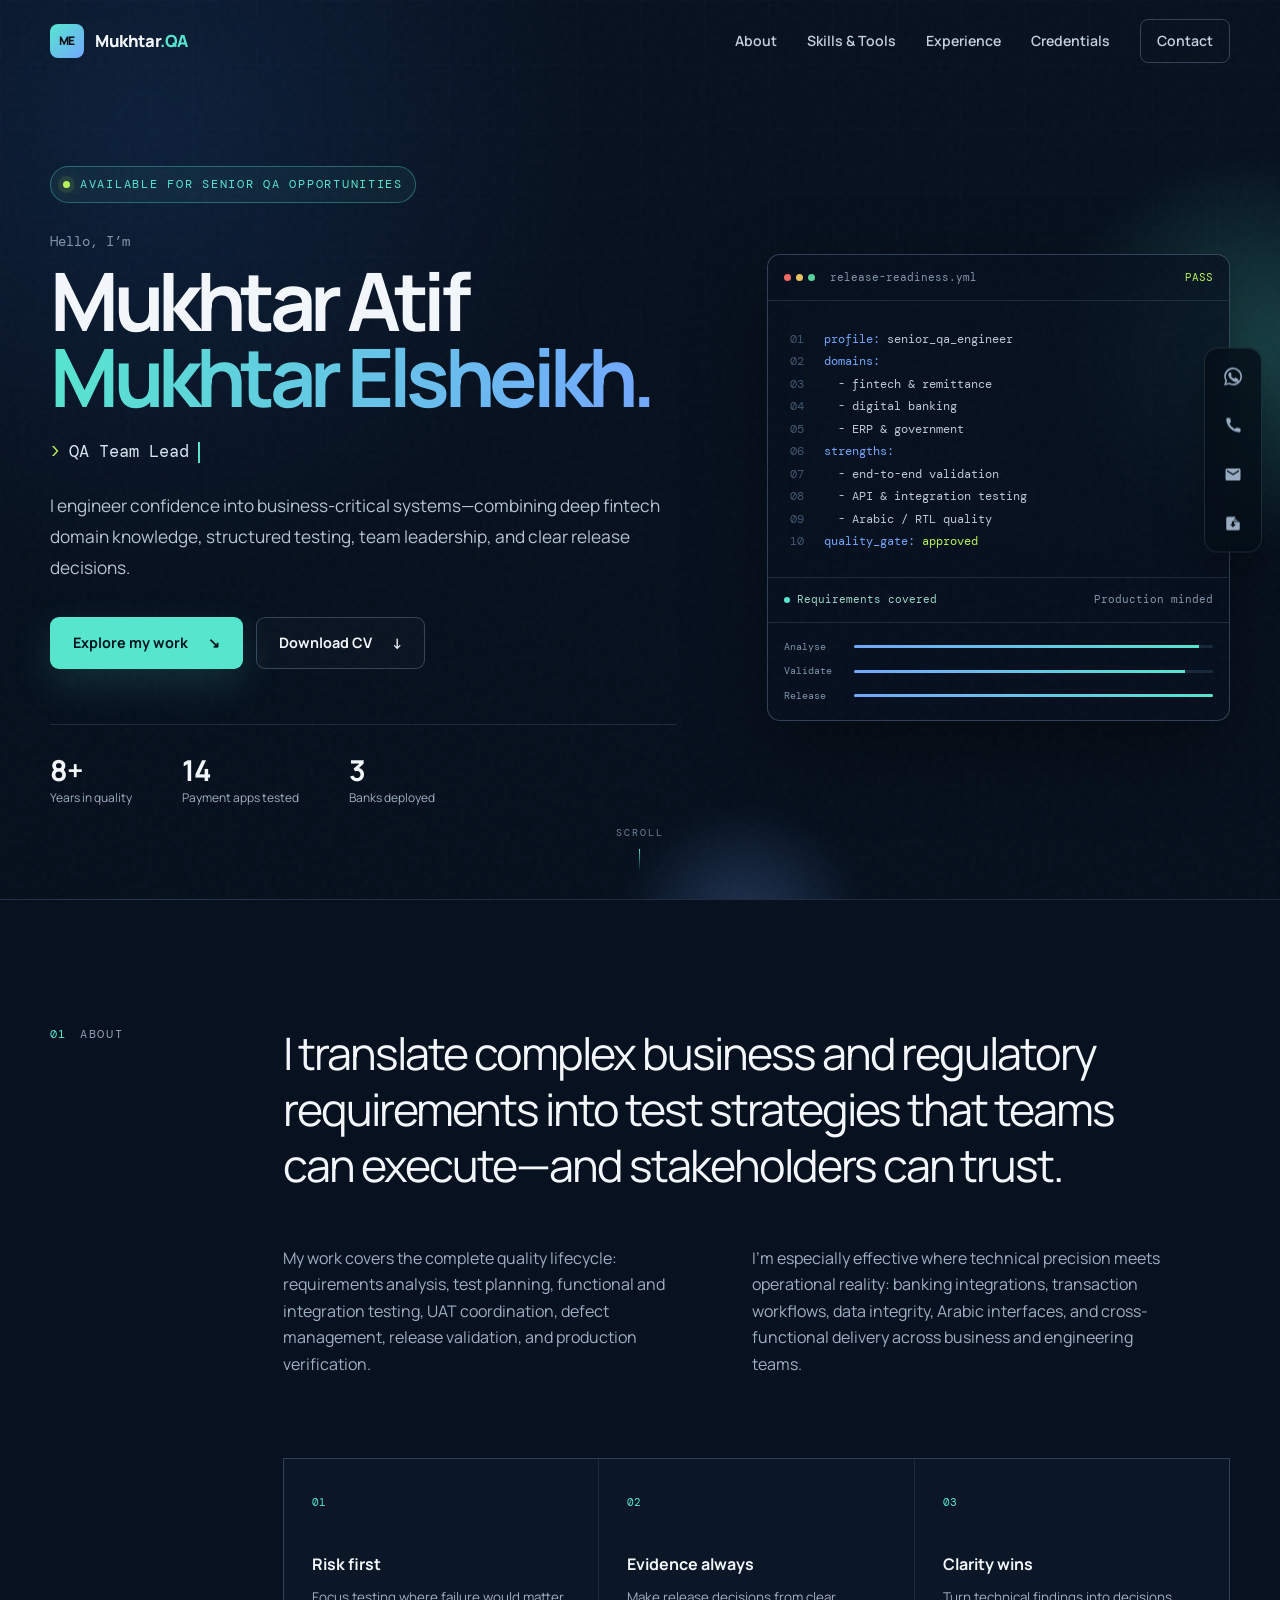
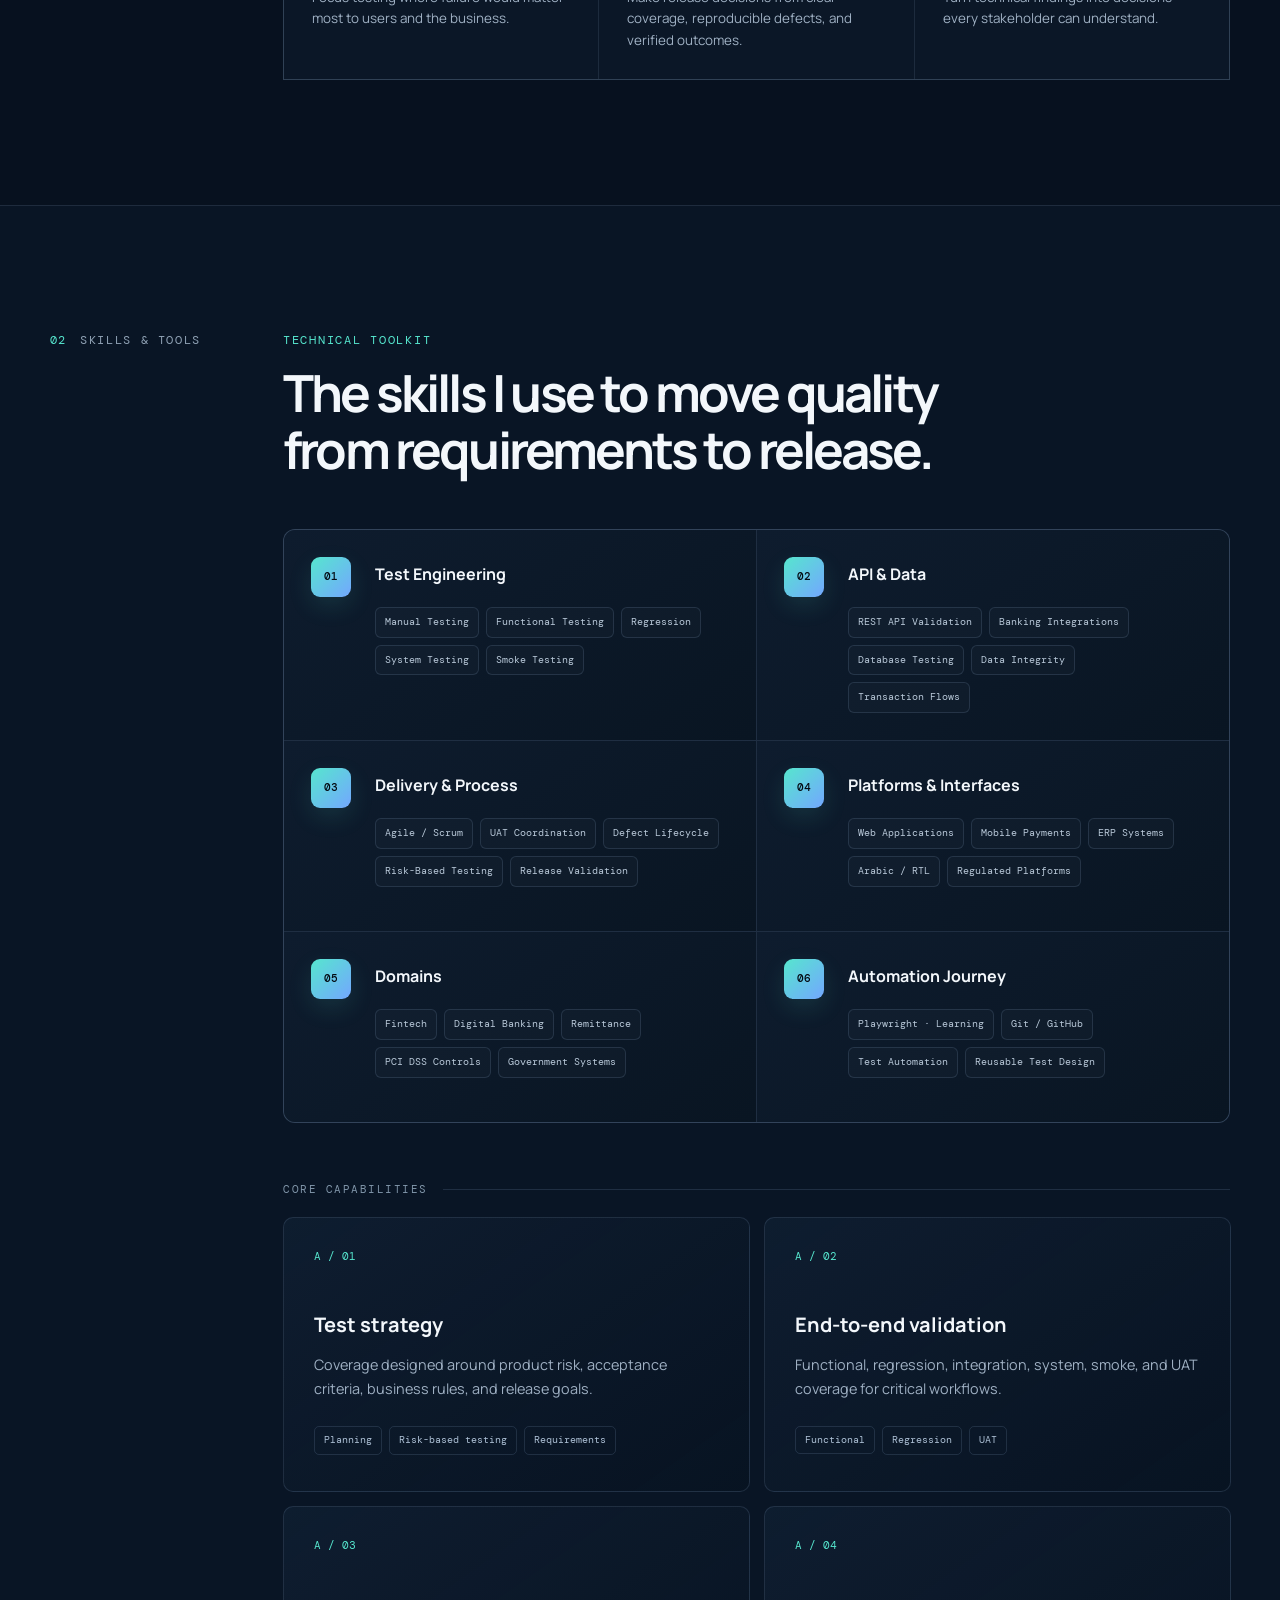
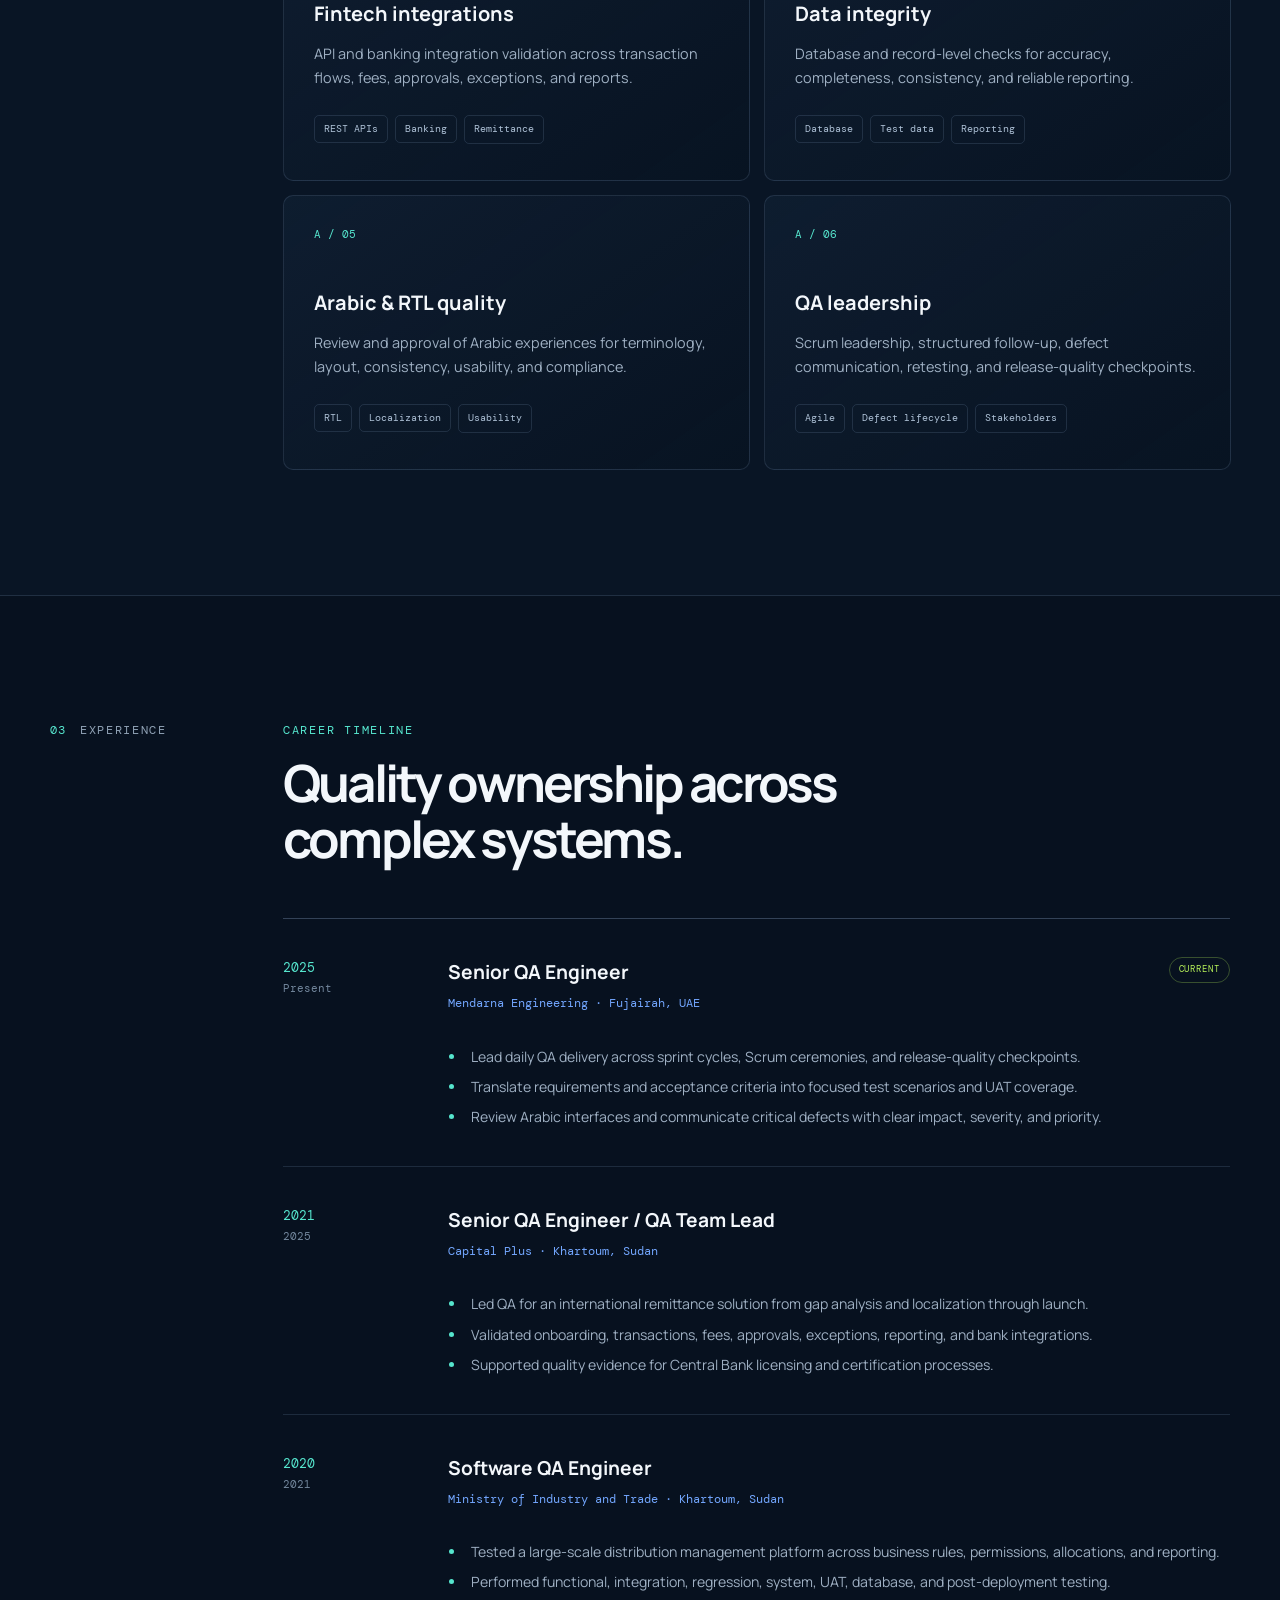
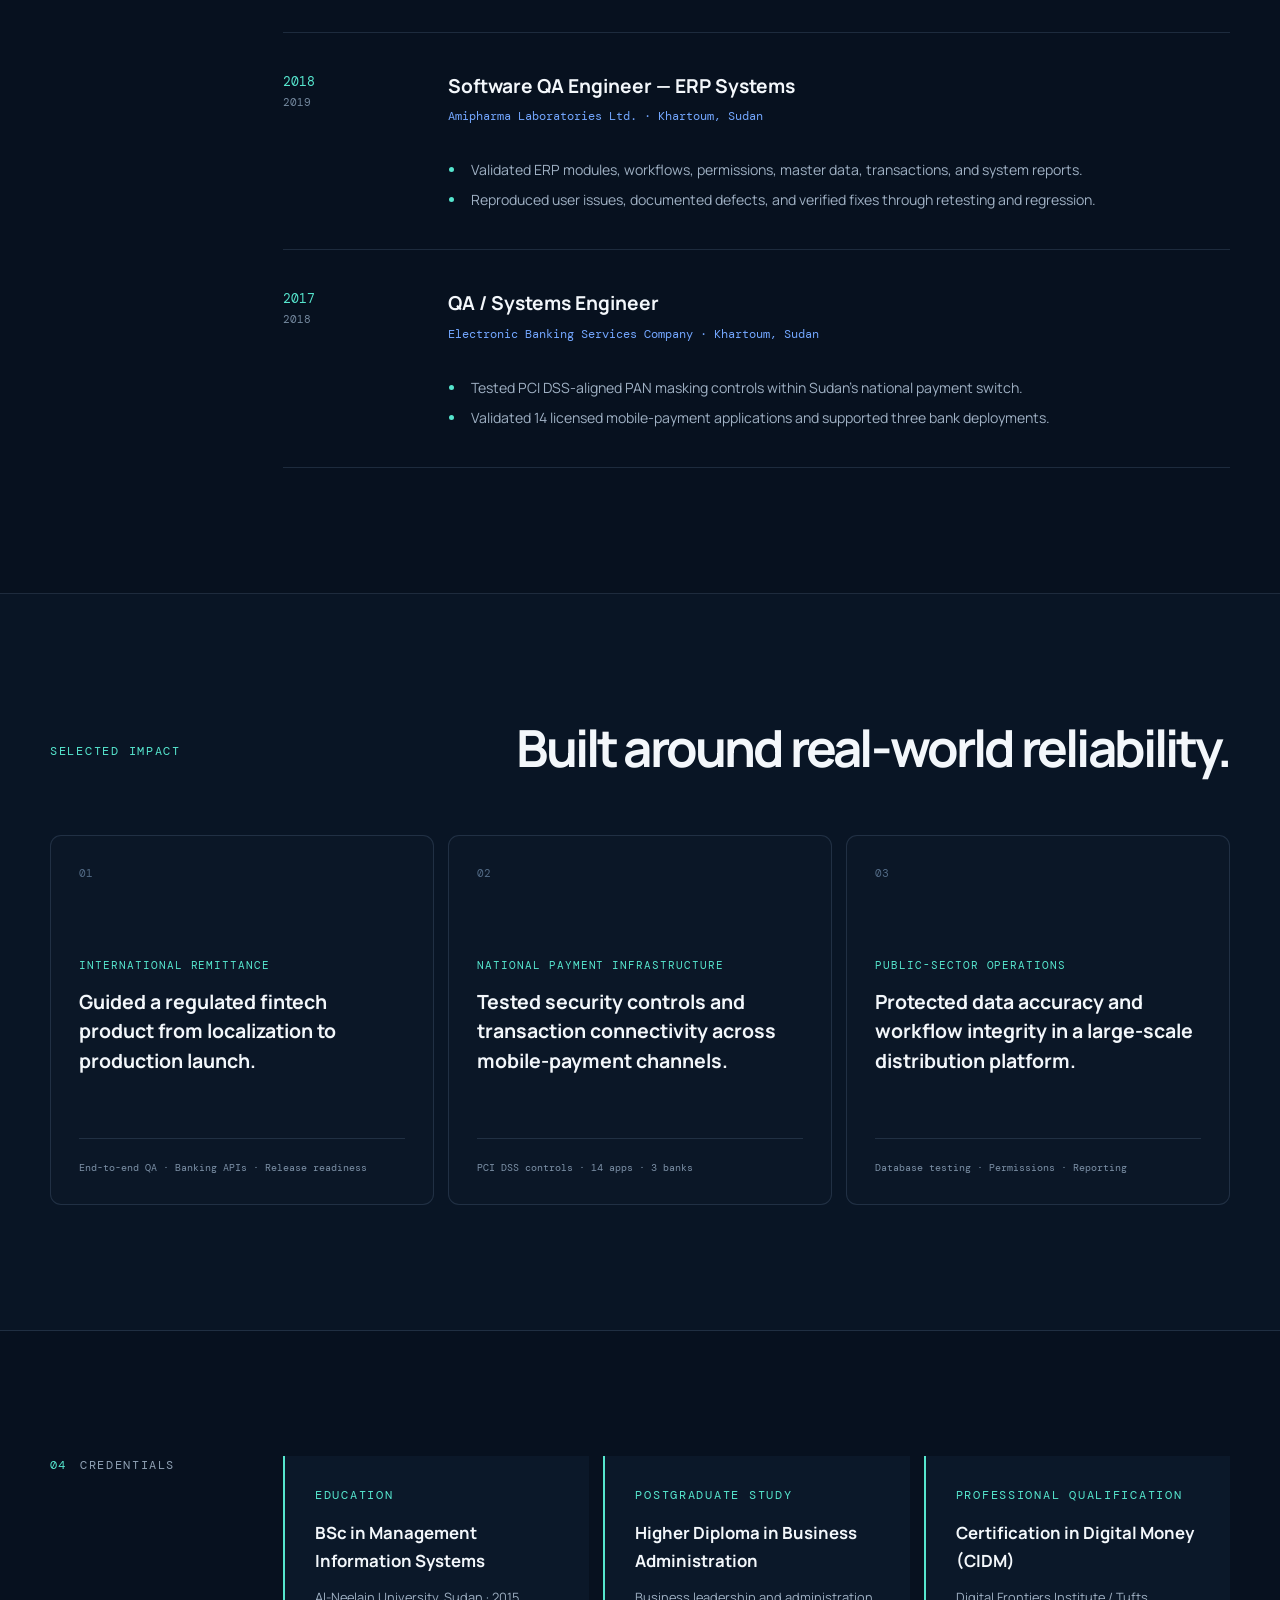
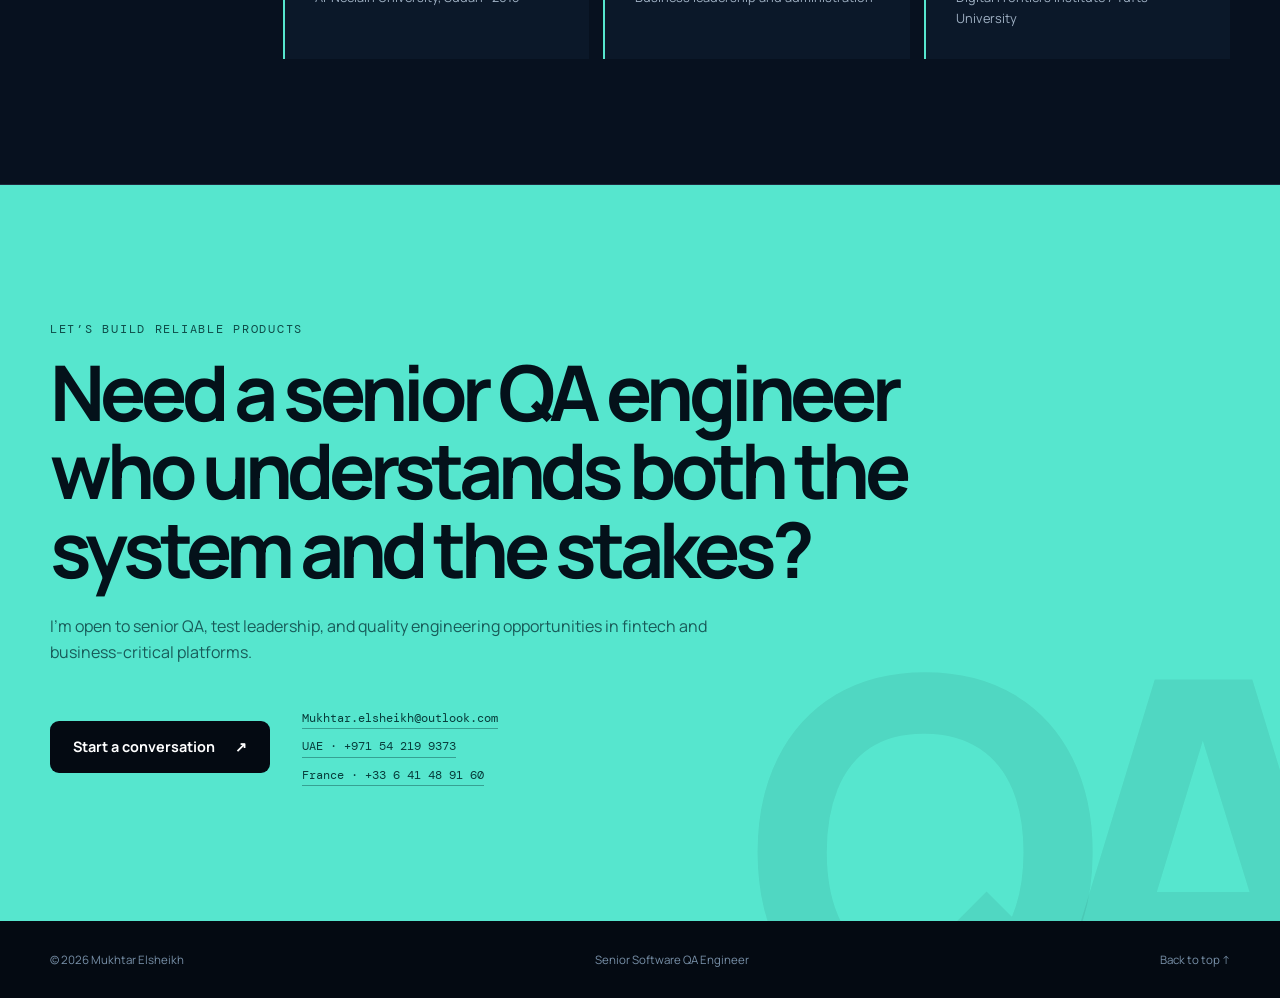
==== commit c1dbf114: "Add skills and tools section and refine current title" ====
--- a/index.html
+++ b/index.html
@@ -3,7 +3,7 @@
 <head>
   <meta charset="UTF-8">
   <meta name="viewport" content="width=device-width, initial-scale=1.0">
-  <meta name="description" content="Portfolio of Mukhtar Atif Mukhtar Elsheikh, Senior Software QA Engineer and QA Team Lead specializing in fintech, digital banking, ERP, UAT, API integrations, and Arabic interfaces.">
+  <meta name="description" content="Portfolio of Mukhtar Atif Mukhtar Elsheikh, Senior Software QA Engineer specializing in fintech, digital banking, ERP, UAT, API integrations, and Arabic interfaces.">
   <meta name="theme-color" content="#07111f">
   <title>Mukhtar Elsheikh | Senior Software QA Engineer</title>
   <link rel="preconnect" href="https://fonts.googleapis.com">
@@ -30,7 +30,7 @@
       </button>
       <div class="nav-links" id="nav-links">
         <a href="#about">About</a>
-        <a href="#expertise">Expertise</a>
+        <a href="#expertise">Skills &amp; Tools</a>
         <a href="#experience">Experience</a>
         <a href="#credentials">Credentials</a>
         <a class="nav-cta" href="#contact">Contact</a>
@@ -67,7 +67,7 @@
             <span class="console-state">PASS</span>
           </div>
           <div class="console-body">
-            <p><span class="line-number">01</span><span class="key">profile:</span> senior_qa_lead</p>
+            <p><span class="line-number">01</span><span class="key">profile:</span> senior_qa_engineer</p>
             <p><span class="line-number">02</span><span class="key">domains:</span></p>
             <p><span class="line-number">03</span>&nbsp;&nbsp;- fintech &amp; remittance</p>
             <p><span class="line-number">04</span>&nbsp;&nbsp;- digital banking</p>
@@ -112,12 +112,39 @@
 
     <section class="section expertise" id="expertise">
       <div class="container section-grid">
-        <div class="section-label reveal"><span>02</span> Expertise</div>
+        <div class="section-label reveal"><span>02</span> Skills &amp; Tools</div>
         <div class="section-content">
           <div class="section-heading reveal">
-            <p class="kicker">Quality toolkit</p>
-            <h2>From requirements to release confidence.</h2>
-          </div>
+            <p class="kicker">Technical toolkit</p>
+            <h2>The skills I use to move quality from requirements to release.</h2>
+          </div>
+          <div class="toolkit-board reveal" aria-label="Skills and tools">
+            <article class="tool-group">
+              <div class="tool-icon" aria-hidden="true">01</div>
+              <div><h3>Test Engineering</h3><div class="tool-pills"><span>Manual Testing</span><span>Functional Testing</span><span>Regression</span><span>System Testing</span><span>Smoke Testing</span></div></div>
+            </article>
+            <article class="tool-group">
+              <div class="tool-icon" aria-hidden="true">02</div>
+              <div><h3>API &amp; Data</h3><div class="tool-pills"><span>REST API Validation</span><span>Banking Integrations</span><span>Database Testing</span><span>Data Integrity</span><span>Transaction Flows</span></div></div>
+            </article>
+            <article class="tool-group">
+              <div class="tool-icon" aria-hidden="true">03</div>
+              <div><h3>Delivery &amp; Process</h3><div class="tool-pills"><span>Agile / Scrum</span><span>UAT Coordination</span><span>Defect Lifecycle</span><span>Risk-Based Testing</span><span>Release Validation</span></div></div>
+            </article>
+            <article class="tool-group">
+              <div class="tool-icon" aria-hidden="true">04</div>
+              <div><h3>Platforms &amp; Interfaces</h3><div class="tool-pills"><span>Web Applications</span><span>Mobile Payments</span><span>ERP Systems</span><span>Arabic / RTL</span><span>Regulated Platforms</span></div></div>
+            </article>
+            <article class="tool-group">
+              <div class="tool-icon" aria-hidden="true">05</div>
+              <div><h3>Domains</h3><div class="tool-pills"><span>Fintech</span><span>Digital Banking</span><span>Remittance</span><span>PCI DSS Controls</span><span>Government Systems</span></div></div>
+            </article>
+            <article class="tool-group">
+              <div class="tool-icon" aria-hidden="true">06</div>
+              <div><h3>Automation Journey</h3><div class="tool-pills"><span>Playwright · Learning</span><span>Git / GitHub</span><span>Test Automation</span><span>Reusable Test Design</span></div></div>
+            </article>
+          </div>
+          <p class="capabilities-label reveal">Core capabilities</p>
           <div class="expertise-grid">
             <article class="expertise-card reveal tilt-card" data-tilt>
               <div class="card-index">A / 01</div>
@@ -173,7 +200,7 @@
             <article class="role reveal">
               <div class="role-date"><span>2025</span>Present</div>
               <div class="role-main">
-                <div class="role-heading"><div><h3>Senior QA Engineer / QA Team Lead</h3><p>Mendarna Engineering · Fujairah, UAE</p></div><span class="role-status">Current</span></div>
+                <div class="role-heading"><div><h3>Senior QA Engineer</h3><p>Mendarna Engineering · Fujairah, UAE</p></div><span class="role-status">Current</span></div>
                 <ul><li>Lead daily QA delivery across sprint cycles, Scrum ceremonies, and release-quality checkpoints.</li><li>Translate requirements and acceptance criteria into focused test scenarios and UAT coverage.</li><li>Review Arabic interfaces and communicate critical defects with clear impact, severity, and priority.</li></ul>
               </div>
             </article>
@@ -242,7 +269,7 @@
     <section class="contact" id="contact">
       <div class="container contact-inner reveal">
         <p class="kicker">Let’s build reliable products</p>
-        <h2>Need a QA leader who understands both the system and the stakes?</h2>
+        <h2>Need a senior QA engineer who understands both the system and the stakes?</h2>
         <p>I’m open to senior QA, test leadership, and quality engineering opportunities in fintech and business-critical platforms.</p>
         <div class="contact-actions">
           <a class="button button-light" href="mailto:Mukhtar.elsheikh@outlook.com">Start a conversation <span aria-hidden="true">↗</span></a>
@@ -272,7 +299,7 @@
   </aside>
 
   <footer class="footer">
-    <div class="container footer-inner"><span>© <span id="year"></span> Mukhtar Elsheikh</span><span>Senior Software QA Engineer · QA Team Lead</span><a href="#top">Back to top ↑</a></div>
+    <div class="container footer-inner"><span>© <span id="year"></span> Mukhtar Elsheikh</span><span>Senior Software QA Engineer</span><a href="#top">Back to top ↑</a></div>
   </footer>
   <script src="script.js"></script>
 </body>
--- a/styles.css
+++ b/styles.css
@@ -24,6 +24,12 @@
 .skip-link { position: fixed; left: 16px; top: -80px; z-index: 100; padding: 10px 16px; color: #06111c; background: var(--cyan); border-radius: 6px; }
 .skip-link:focus { top: 16px; }
 .noise { position: fixed; inset: 0; opacity: .035; pointer-events: none; z-index: 10; background-image: url("data:image/svg+xml,%3Csvg viewBox='0 0 180 180' xmlns='http://www.w3.org/2000/svg'%3E%3Cfilter id='n'%3E%3CfeTurbulence type='fractalNoise' baseFrequency='.9' numOctaves='2' stitchTiles='stitch'/%3E%3C/filter%3E%3Crect width='100%25' height='100%25' filter='url(%23n)' opacity='.75'/%3E%3C/svg%3E"); }
+.scroll-progress { position: fixed; top: 0; left: 0; right: 0; height: 3px; z-index: 100; background: transparent; }
+.scroll-progress span { display: block; width: 0; height: 100%; background: linear-gradient(90deg, var(--cyan), var(--blue), var(--lime)); box-shadow: 0 0 15px rgba(86,230,206,.7); }
+.cursor-dot, .cursor-halo { position: fixed; left: 0; top: 0; pointer-events: none; border-radius: 50%; z-index: 99; opacity: 0; transition: opacity .2s ease; }
+.cursor-dot { width: 5px; height: 5px; background: var(--cyan); translate: -50% -50%; }
+.cursor-halo { width: 36px; height: 36px; border: 1px solid rgba(86,230,206,.5); translate: -50% -50%; transition: width .2s ease, height .2s ease, opacity .2s ease, background .2s ease; }
+.cursor-halo.active { width: 58px; height: 58px; background: rgba(86,230,206,.08); }
 
 .site-header { position: fixed; top: 0; width: 100%; z-index: 20; border-bottom: 1px solid transparent; transition: .3s ease; }
 .site-header.scrolled { background: rgba(4, 10, 18, .84); border-color: var(--line); backdrop-filter: blur(18px); }
@@ -44,12 +50,17 @@
 .hero-glow-one { width: 420px; height: 420px; right: -180px; top: 16%; background: radial-gradient(circle, var(--cyan), transparent 67%); }
 .hero-glow-two { width: 260px; height: 260px; left: 48%; bottom: -160px; background: radial-gradient(circle, var(--blue), transparent 67%); }
 .hero-grid { position: relative; display: grid; grid-template-columns: minmax(0, 1.15fr) minmax(390px, .85fr); align-items: center; gap: 90px; }
+.hero-overline { margin: 0 0 8px; color: #8095aa; font-family: var(--mono); font-size: .85rem; }
 .eyebrow, .kicker { font-family: var(--mono); text-transform: uppercase; letter-spacing: .15em; font-size: .72rem; color: var(--cyan); }
 .eyebrow { display: inline-flex; align-items: center; gap: 10px; padding: 8px 12px; margin: 0 0 28px; border: 1px solid rgba(86,230,206,.35); border-radius: 999px; background: rgba(86,230,206,.055); }
 .status-dot { width: 7px; height: 7px; border-radius: 50%; background: var(--lime); box-shadow: 0 0 0 5px rgba(184,243,90,.09), 0 0 18px rgba(184,243,90,.6); }
 h1, h2, h3, p { margin-top: 0; }
-h1 { max-width: 780px; margin-bottom: 27px; font-size: clamp(3.2rem, 6vw, 6rem); line-height: .99; letter-spacing: -.065em; }
+h1 { max-width: 850px; margin-bottom: 20px; font-size: clamp(3.4rem, 6.3vw, 6.4rem); line-height: .95; letter-spacing: -.068em; }
 h1 span { color: transparent; background: linear-gradient(100deg, var(--cyan), var(--blue)); -webkit-background-clip: text; background-clip: text; }
+.role-line { min-height: 34px; display: flex; align-items: center; gap: 9px; margin-bottom: 22px; color: #d8e4f0; font-family: var(--mono); font-size: clamp(.88rem, 1.5vw, 1.05rem); }
+.role-prompt { color: var(--lime); }
+.typing-caret { width: 2px; height: 1.25em; background: var(--cyan); animation: blink .8s steps(1) infinite; }
+@keyframes blink { 50% { opacity: 0; } }
 .hero-intro { max-width: 690px; margin-bottom: 34px; color: #b6c4d3; font-size: 1.08rem; line-height: 1.78; }
 .hero-actions { display: flex; gap: 13px; flex-wrap: wrap; }
 .button { min-height: 52px; display: inline-flex; align-items: center; justify-content: center; gap: 20px; padding: 0 22px; border-radius: 9px; font-weight: 700; font-size: .9rem; border: 1px solid transparent; transition: transform .2s ease, background .2s ease, border-color .2s ease; }
@@ -78,6 +89,10 @@
 .console-footer { justify-content: space-between; padding: 13px 16px; border-top: 1px solid var(--line); }
 .console-footer span:first-child { display: flex; align-items: center; gap: 7px; color: #9ed7ca; }
 .console-footer i { width: 6px; height: 6px; border-radius: 50%; background: var(--cyan); }
+.signal-row { position: relative; z-index: 1; display: grid; grid-template-columns: 58px 1fr; gap: 8px 12px; padding: 16px; border-top: 1px solid var(--line); color: #7f94aa; font-family: var(--mono); font-size: .62rem; }
+.signal-row i { position: relative; align-self: center; height: 3px; overflow: hidden; background: #17283b; border-radius: 9px; }
+.signal-row i::after { content: ""; position: absolute; inset: 0; width: var(--level); transform: scaleX(0); transform-origin: left; background: linear-gradient(90deg, var(--blue), var(--cyan)); animation: signal 1.4s .7s ease forwards; }
+@keyframes signal { to { transform: scaleX(1); } }
 .scroll-cue { position: absolute; bottom: 28px; left: 50%; translate: -50% 0; display: flex; flex-direction: column; align-items: center; gap: 8px; color: #6f8298; font-family: var(--mono); font-size: .62rem; text-transform: uppercase; letter-spacing: .2em; }
 .scroll-cue i { width: 1px; height: 22px; background: linear-gradient(var(--cyan), transparent); }
 
@@ -97,6 +112,17 @@
 .kicker { margin-bottom: 14px; }
 .section-heading h2, .impact-intro h2 { max-width: 750px; margin: 0; font-size: clamp(2.2rem, 4vw, 4rem); line-height: 1.1; letter-spacing: -.055em; }
 
+.toolkit-board { display: grid; grid-template-columns: repeat(2, 1fr); margin-bottom: 58px; border: 1px solid var(--line); border-radius: 12px; overflow: hidden; background: var(--line); gap: 1px; }
+.tool-group { min-height: 190px; display: grid; grid-template-columns: 44px 1fr; gap: 20px; padding: 27px; background: linear-gradient(145deg, #0e1c2e, #091522); transition: background .25s ease; }
+.tool-group:hover { background: linear-gradient(145deg, #11263a, #0b1a2a); }
+.tool-icon { display: grid; place-items: center; align-self: start; width: 40px; height: 40px; color: var(--bg-deep); background: linear-gradient(135deg, var(--cyan), var(--blue)); border-radius: 9px; font-family: var(--mono); font-size: .66rem; font-weight: 500; box-shadow: 0 9px 25px rgba(86,230,206,.12); }
+.tool-group h3 { margin: 4px 0 20px; font-size: 1rem; }
+.tool-pills { display: flex; flex-wrap: wrap; gap: 7px; }
+.tool-pills span { padding: 6px 9px; color: #b9c9d9; border: 1px solid var(--line); border-radius: 6px; background: rgba(255,255,255,.018); font-family: var(--mono); font-size: .63rem; transition: color .2s ease, border-color .2s ease, transform .2s ease; }
+.tool-pills span:hover { color: var(--cyan); border-color: rgba(86,230,206,.42); transform: translateY(-2px); }
+.capabilities-label { display: flex; align-items: center; gap: 15px; margin: 0 0 18px; color: #8196aa; font-family: var(--mono); font-size: .67rem; text-transform: uppercase; letter-spacing: .14em; }
+.capabilities-label::after { content: ""; flex: 1; height: 1px; background: var(--line); }
+
 .expertise-grid { display: grid; grid-template-columns: repeat(2, 1fr); gap: 14px; }
 .expertise-card { min-height: 275px; padding: 30px; border: 1px solid var(--line); background: linear-gradient(145deg, rgba(15,30,49,.9), rgba(8,19,33,.8)); border-radius: 10px; transition: transform .25s ease, border-color .25s ease; }
 .expertise-card:hover { transform: translateY(-4px); border-color: rgba(86,230,206,.4); }
@@ -141,12 +167,23 @@
 .contact-actions { display: flex; align-items: center; gap: 32px; margin-top: 42px; flex-wrap: wrap; }
 .button-light { color: white; background: var(--bg-deep); }
 .contact-email { color: #073b3a; font-family: var(--mono); font-size: .78rem; border-bottom: 1px solid rgba(7,59,58,.4); }
+.contact-list { display: flex; flex-direction: column; align-items: flex-start; gap: 7px; }
+.contact-dock { position: fixed; z-index: 30; right: 18px; top: 50%; translate: 0 -50%; display: flex; flex-direction: column; gap: 7px; padding: 7px; border: 1px solid var(--line); border-radius: 14px; background: rgba(5,13,23,.78); box-shadow: 0 20px 50px rgba(0,0,0,.25); backdrop-filter: blur(14px); }
+.contact-dock a { position: relative; display: grid; place-items: center; width: 42px; height: 42px; color: #98abc0; border-radius: 9px; transition: .2s ease; }
+.contact-dock svg { width: 18px; height: 18px; fill: currentColor; }
+.contact-dock a::before { content: attr(data-label); position: absolute; right: calc(100% + 11px); padding: 5px 8px; color: white; background: #14253a; border: 1px solid var(--line); border-radius: 5px; font-family: var(--mono); font-size: .62rem; opacity: 0; translate: 6px 0; pointer-events: none; transition: .2s ease; }
+.contact-dock a:hover { color: #04111a; background: var(--cyan); transform: translateX(-3px); }
+.contact-dock a:hover::before { opacity: 1; translate: 0; }
 .footer { padding: 29px 0; color: #7890a8; background: var(--bg-deep); font-size: .72rem; }
 .footer-inner { display: flex; justify-content: space-between; gap: 20px; }
 .footer a:hover { color: var(--cyan); }
 
 .reveal { opacity: 0; transform: translateY(22px); transition: opacity .7s ease, transform .7s ease; }
 .reveal.visible { opacity: 1; transform: translateY(0); }
+.tilt-card { position: relative; transform-style: preserve-3d; will-change: transform; }
+.tilt-card::before { content: ""; position: absolute; inset: 0; border-radius: inherit; opacity: 0; pointer-events: none; background: radial-gradient(420px circle at var(--mx, 50%) var(--my, 50%), rgba(86,230,206,.12), transparent 42%); transition: opacity .25s ease; }
+.tilt-card:hover::before { opacity: 1; }
+.nav-links a.active:not(.nav-cta) { color: var(--cyan); }
 @media (prefers-reduced-motion: reduce) { html { scroll-behavior: auto; } .reveal { opacity: 1; transform: none; transition: none; } }
 
 @media (max-width: 980px) {
@@ -176,6 +213,7 @@
   .hero-meta span { font-size: .65rem; }
   .section { padding: 90px 0; }
   .about-columns, .expertise-grid, .principles { grid-template-columns: 1fr; }
+  .toolkit-board { grid-template-columns: 1fr; }
   .role { grid-template-columns: 1fr; gap: 14px; }
   .role-date { flex-direction: row; gap: 8px; }
   .impact-intro { display: block; }
@@ -183,6 +221,9 @@
   .quality-console { max-width: 100%; }
   .footer-inner { flex-direction: column; }
   .footer-inner span:nth-child(2) { display: none; }
+  .contact-dock { top: auto; right: 50%; bottom: 14px; translate: 50% 0; flex-direction: row; border-radius: 13px; }
+  .contact-dock a::before { display: none; }
+  .footer { padding-bottom: 92px; }
 }
 
 @media (max-width: 440px) {
@@ -192,3 +233,8 @@
   .hero-meta div { max-width: 90px; }
   .contact-actions { align-items: flex-start; flex-direction: column; }
 }
+
+@media (pointer: coarse), (prefers-reduced-motion: reduce) {
+  .cursor-dot, .cursor-halo { display: none; }
+  .tilt-card { transform: none !important; }
+}
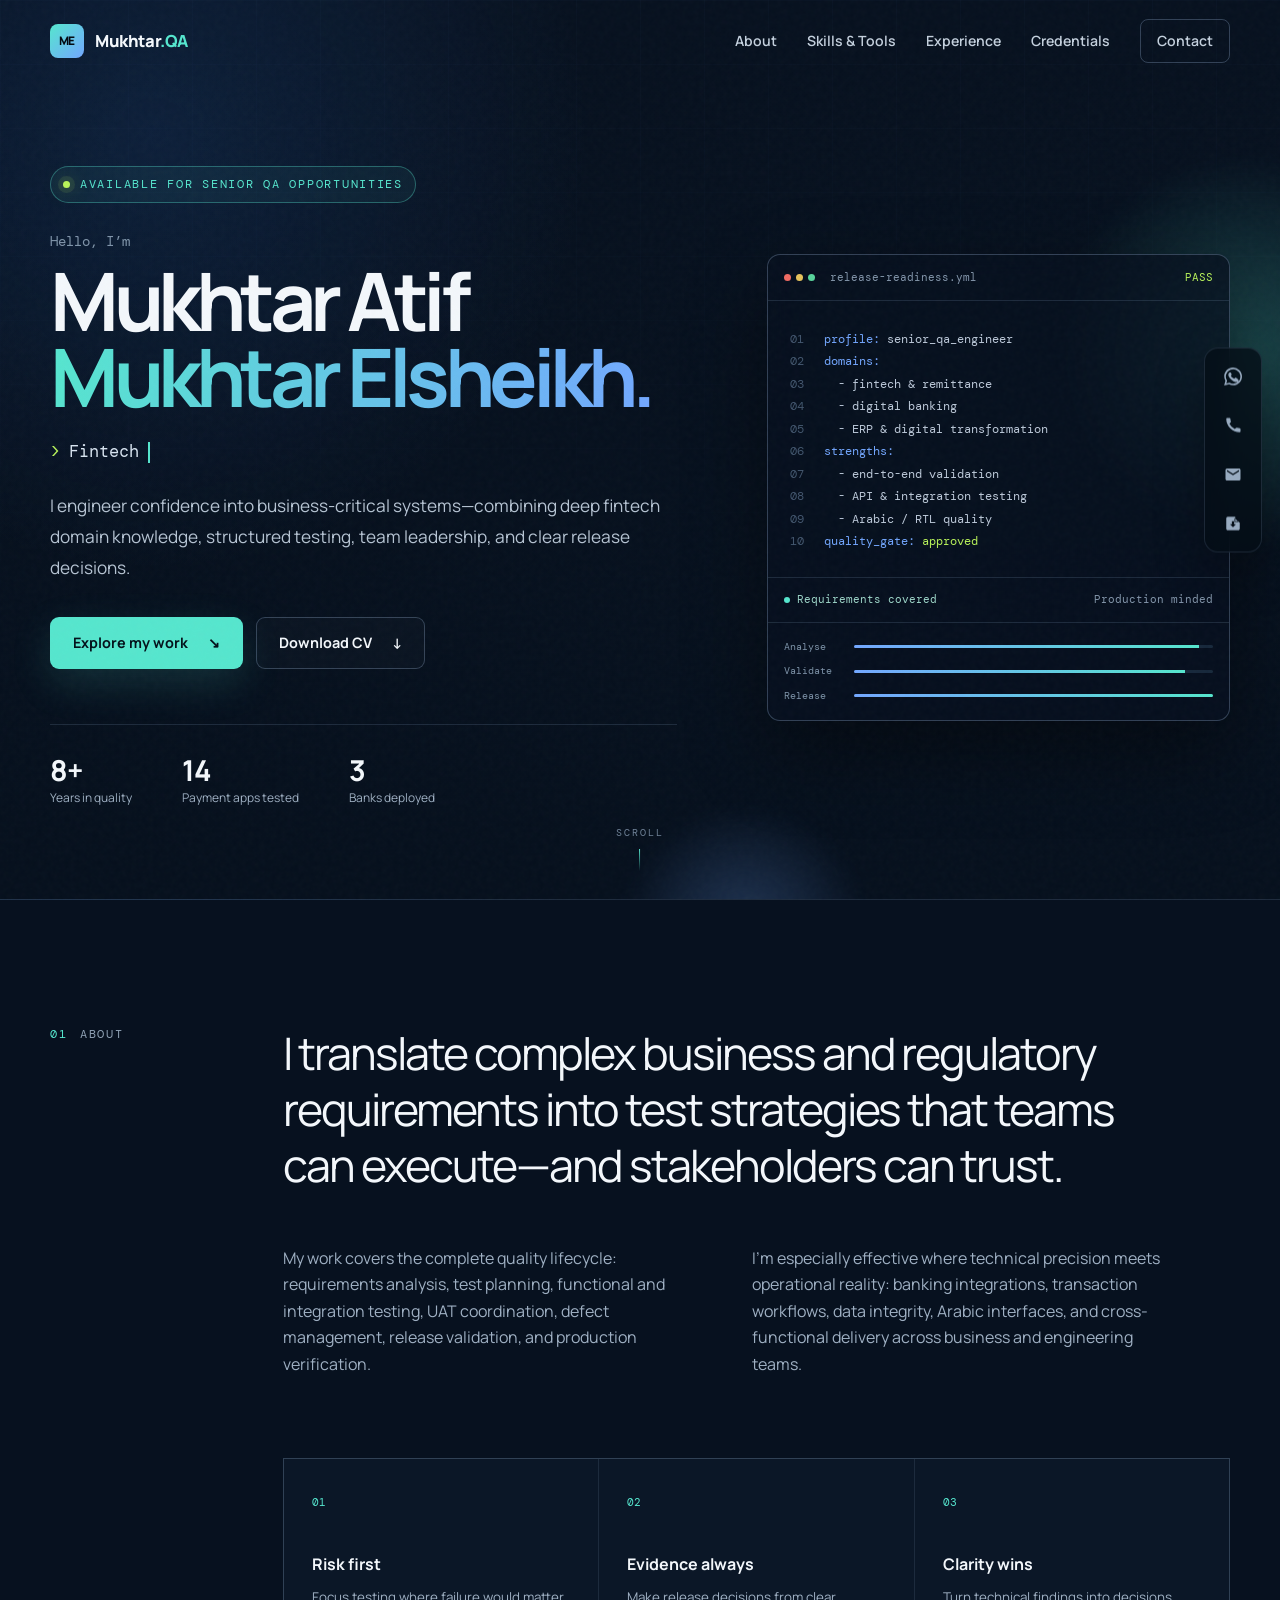
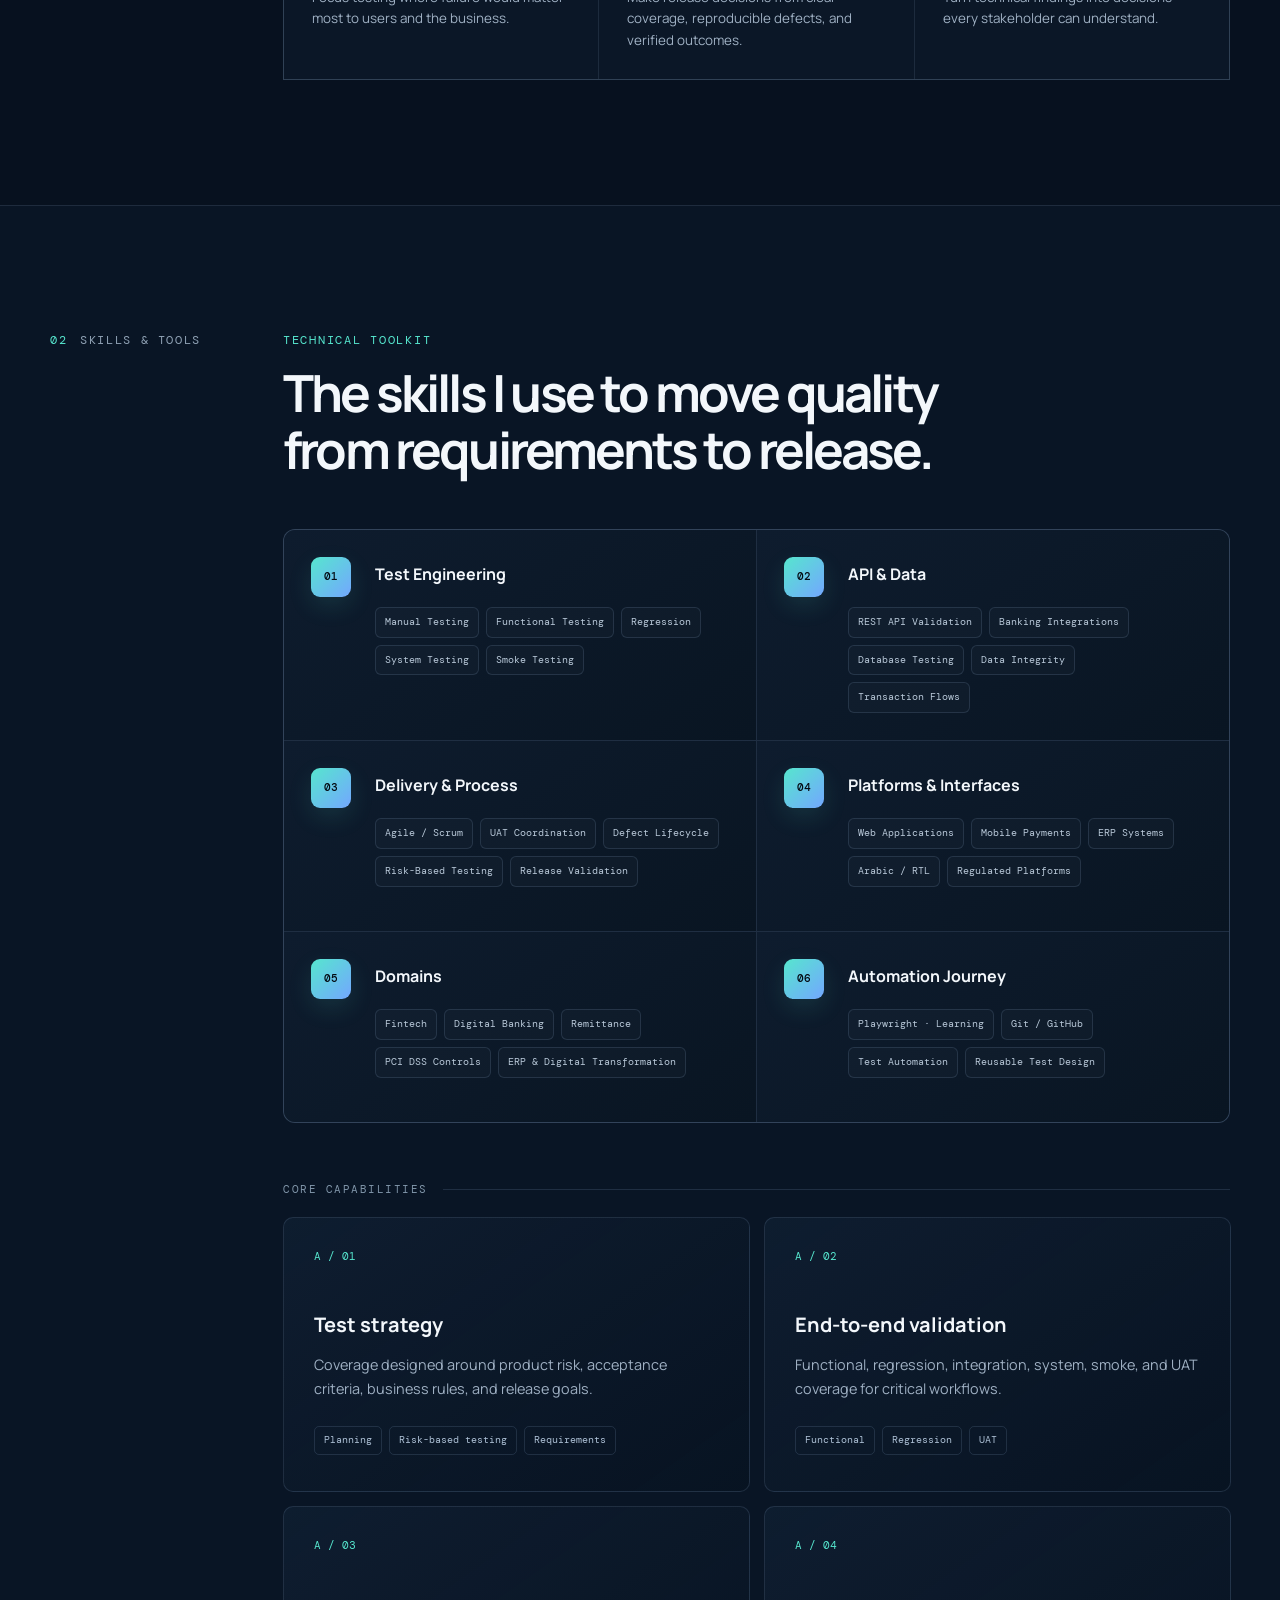
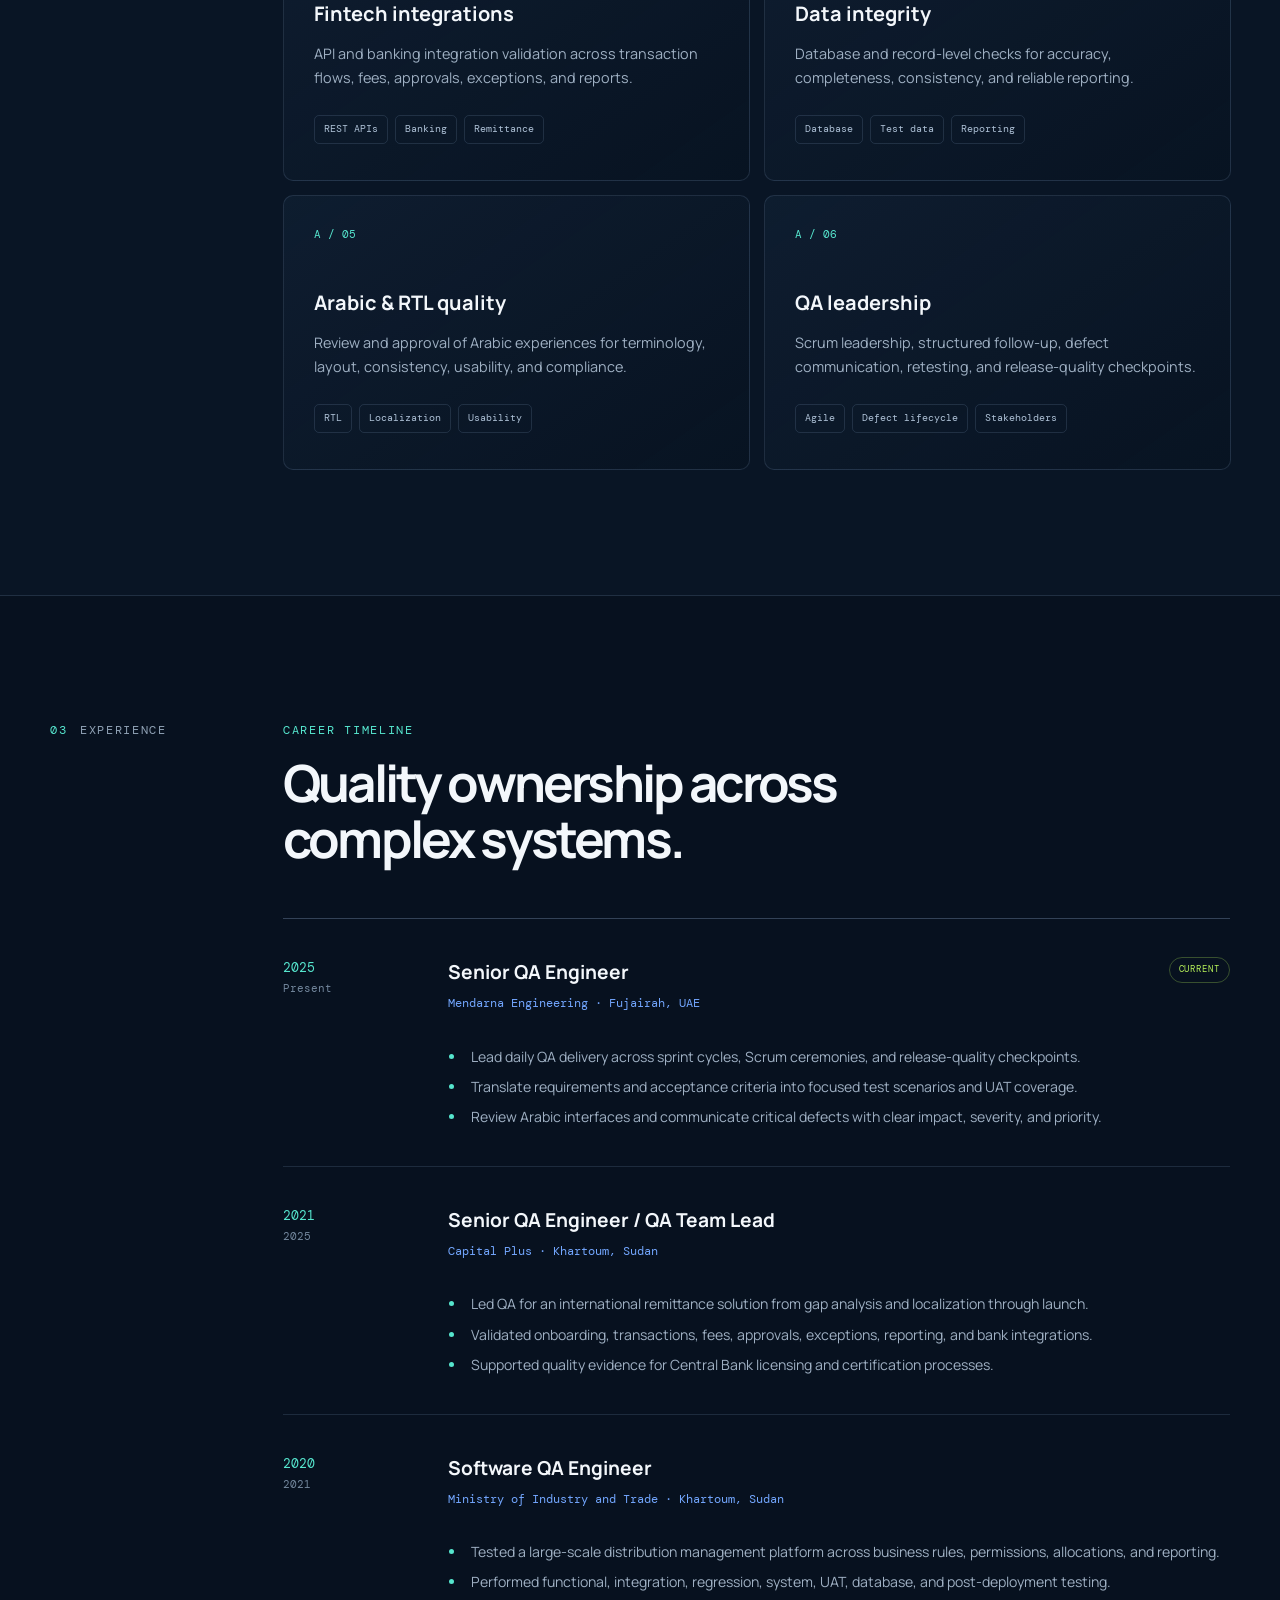
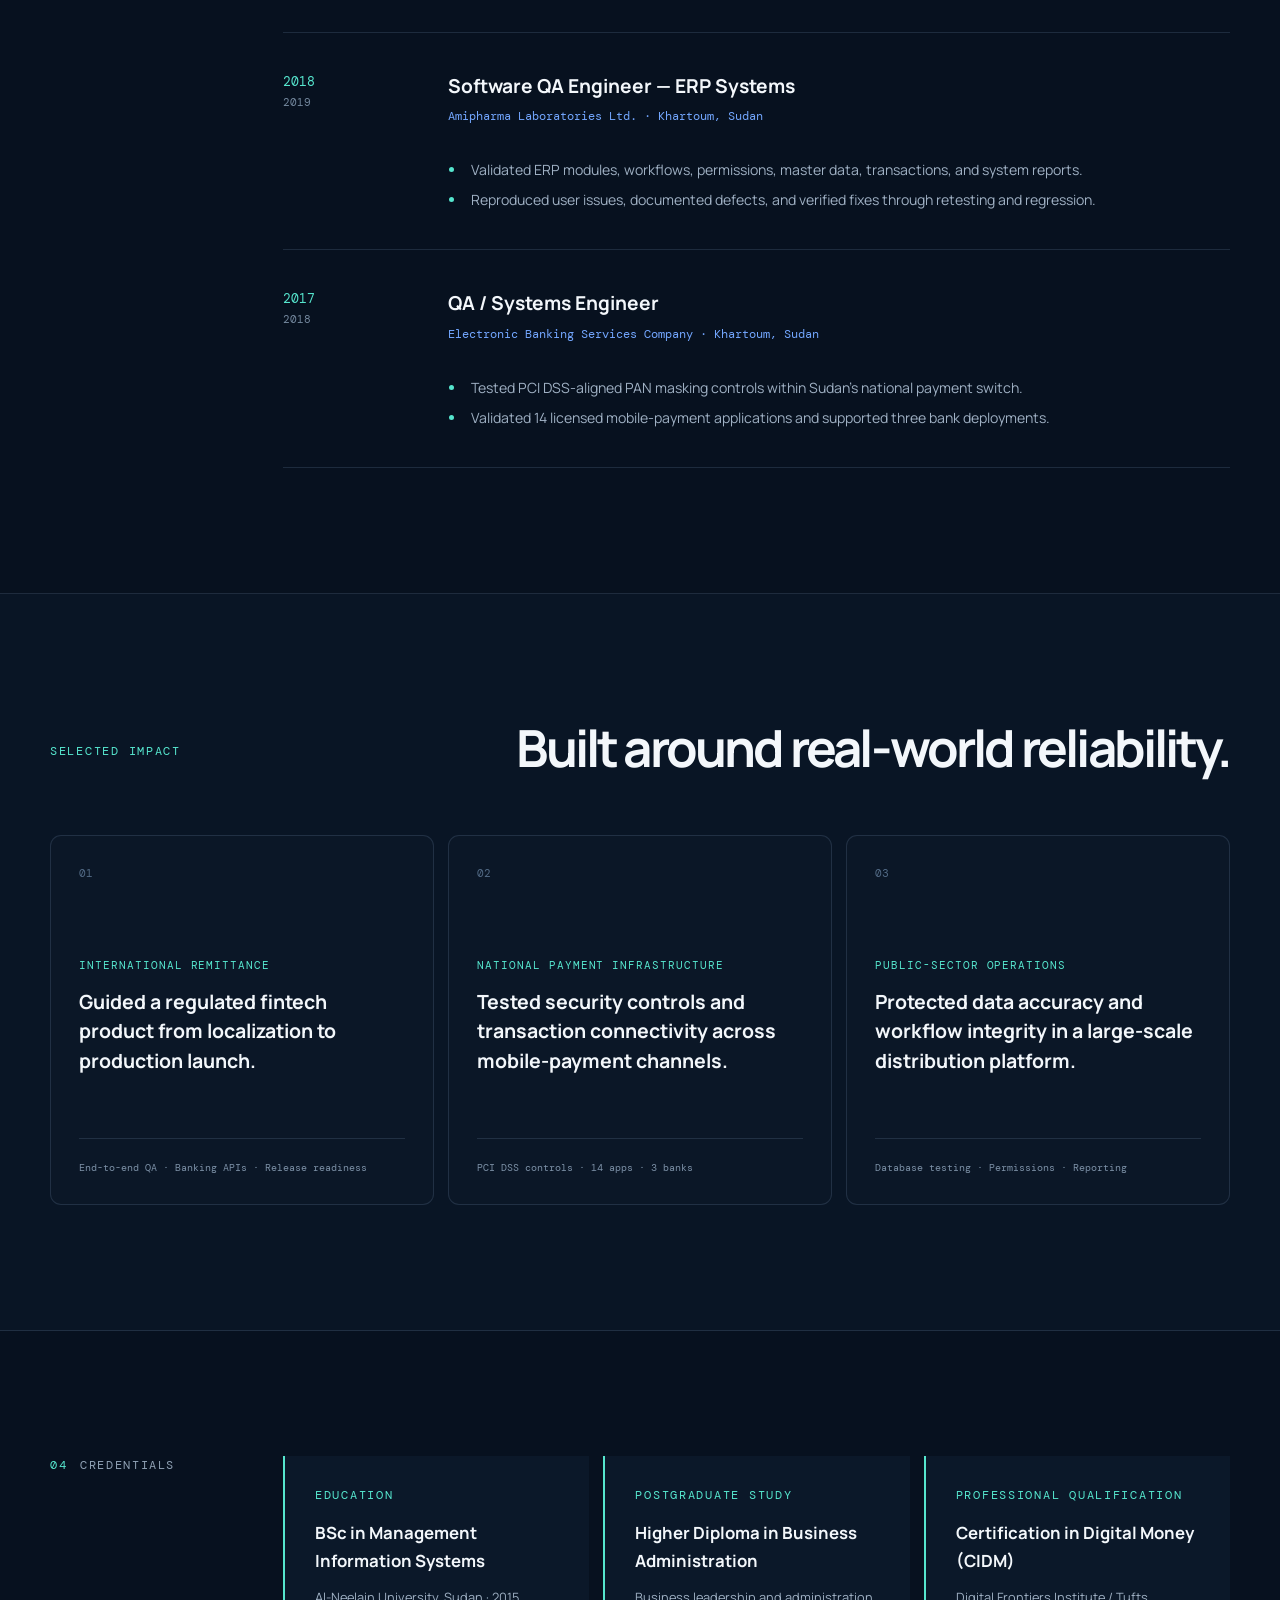
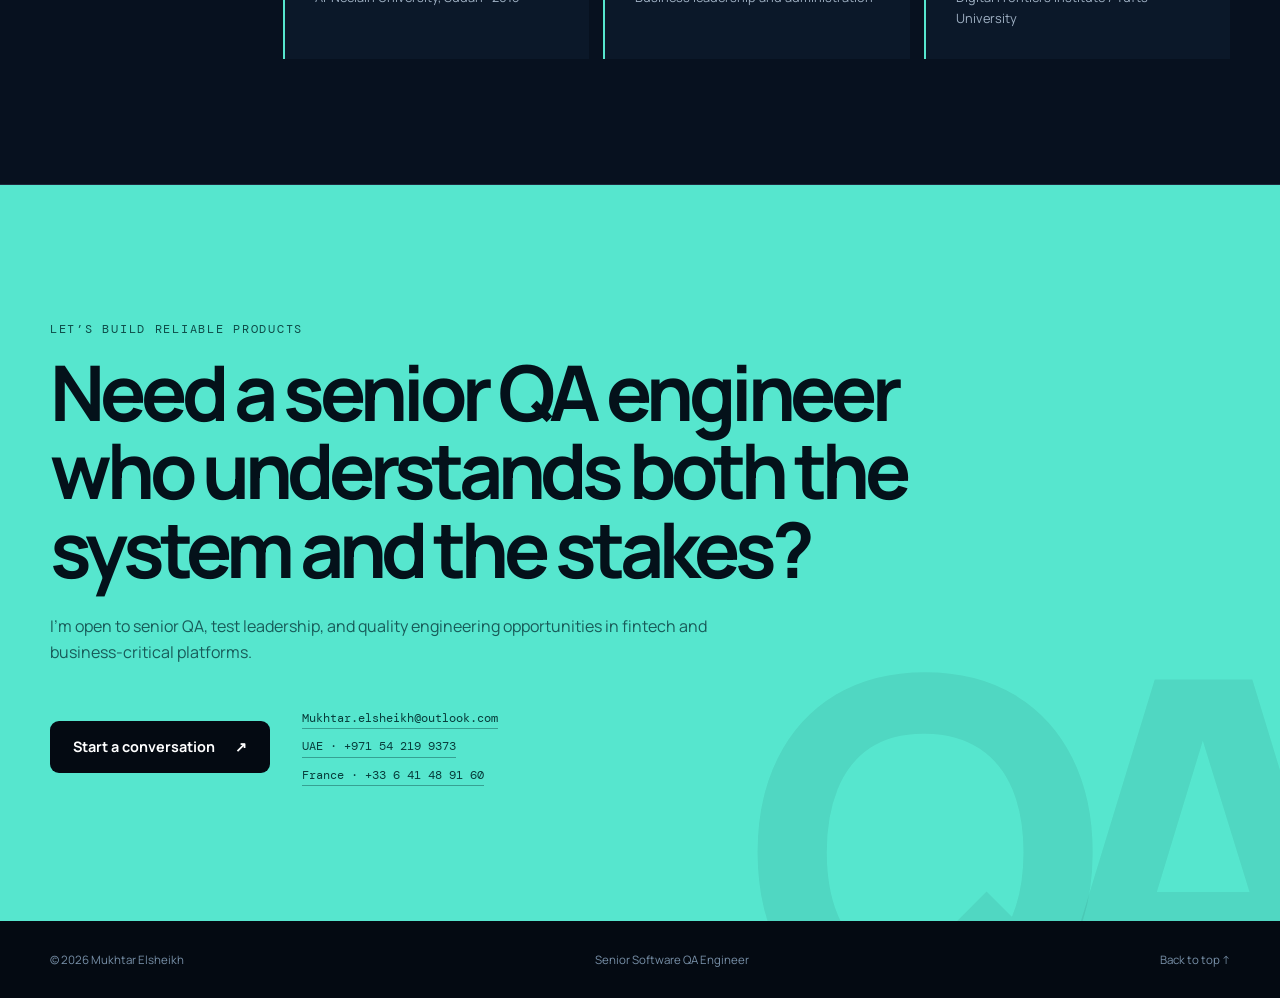
==== commit 72c476ac: "Update ERP domain to digital transformation" ====
--- a/index.html
+++ b/index.html
@@ -71,7 +71,7 @@
             <p><span class="line-number">02</span><span class="key">domains:</span></p>
             <p><span class="line-number">03</span>&nbsp;&nbsp;- fintech &amp; remittance</p>
             <p><span class="line-number">04</span>&nbsp;&nbsp;- digital banking</p>
-            <p><span class="line-number">05</span>&nbsp;&nbsp;- ERP &amp; government</p>
+            <p><span class="line-number">05</span>&nbsp;&nbsp;- ERP &amp; digital transformation</p>
             <p><span class="line-number">06</span><span class="key">strengths:</span></p>
             <p><span class="line-number">07</span>&nbsp;&nbsp;- end-to-end validation</p>
             <p><span class="line-number">08</span>&nbsp;&nbsp;- API &amp; integration testing</p>
@@ -137,7 +137,7 @@
             </article>
             <article class="tool-group">
               <div class="tool-icon" aria-hidden="true">05</div>
-              <div><h3>Domains</h3><div class="tool-pills"><span>Fintech</span><span>Digital Banking</span><span>Remittance</span><span>PCI DSS Controls</span><span>Government Systems</span></div></div>
+              <div><h3>Domains</h3><div class="tool-pills"><span>Fintech</span><span>Digital Banking</span><span>Remittance</span><span>PCI DSS Controls</span><span>ERP &amp; Digital Transformation</span></div></div>
             </article>
             <article class="tool-group">
               <div class="tool-icon" aria-hidden="true">06</div>
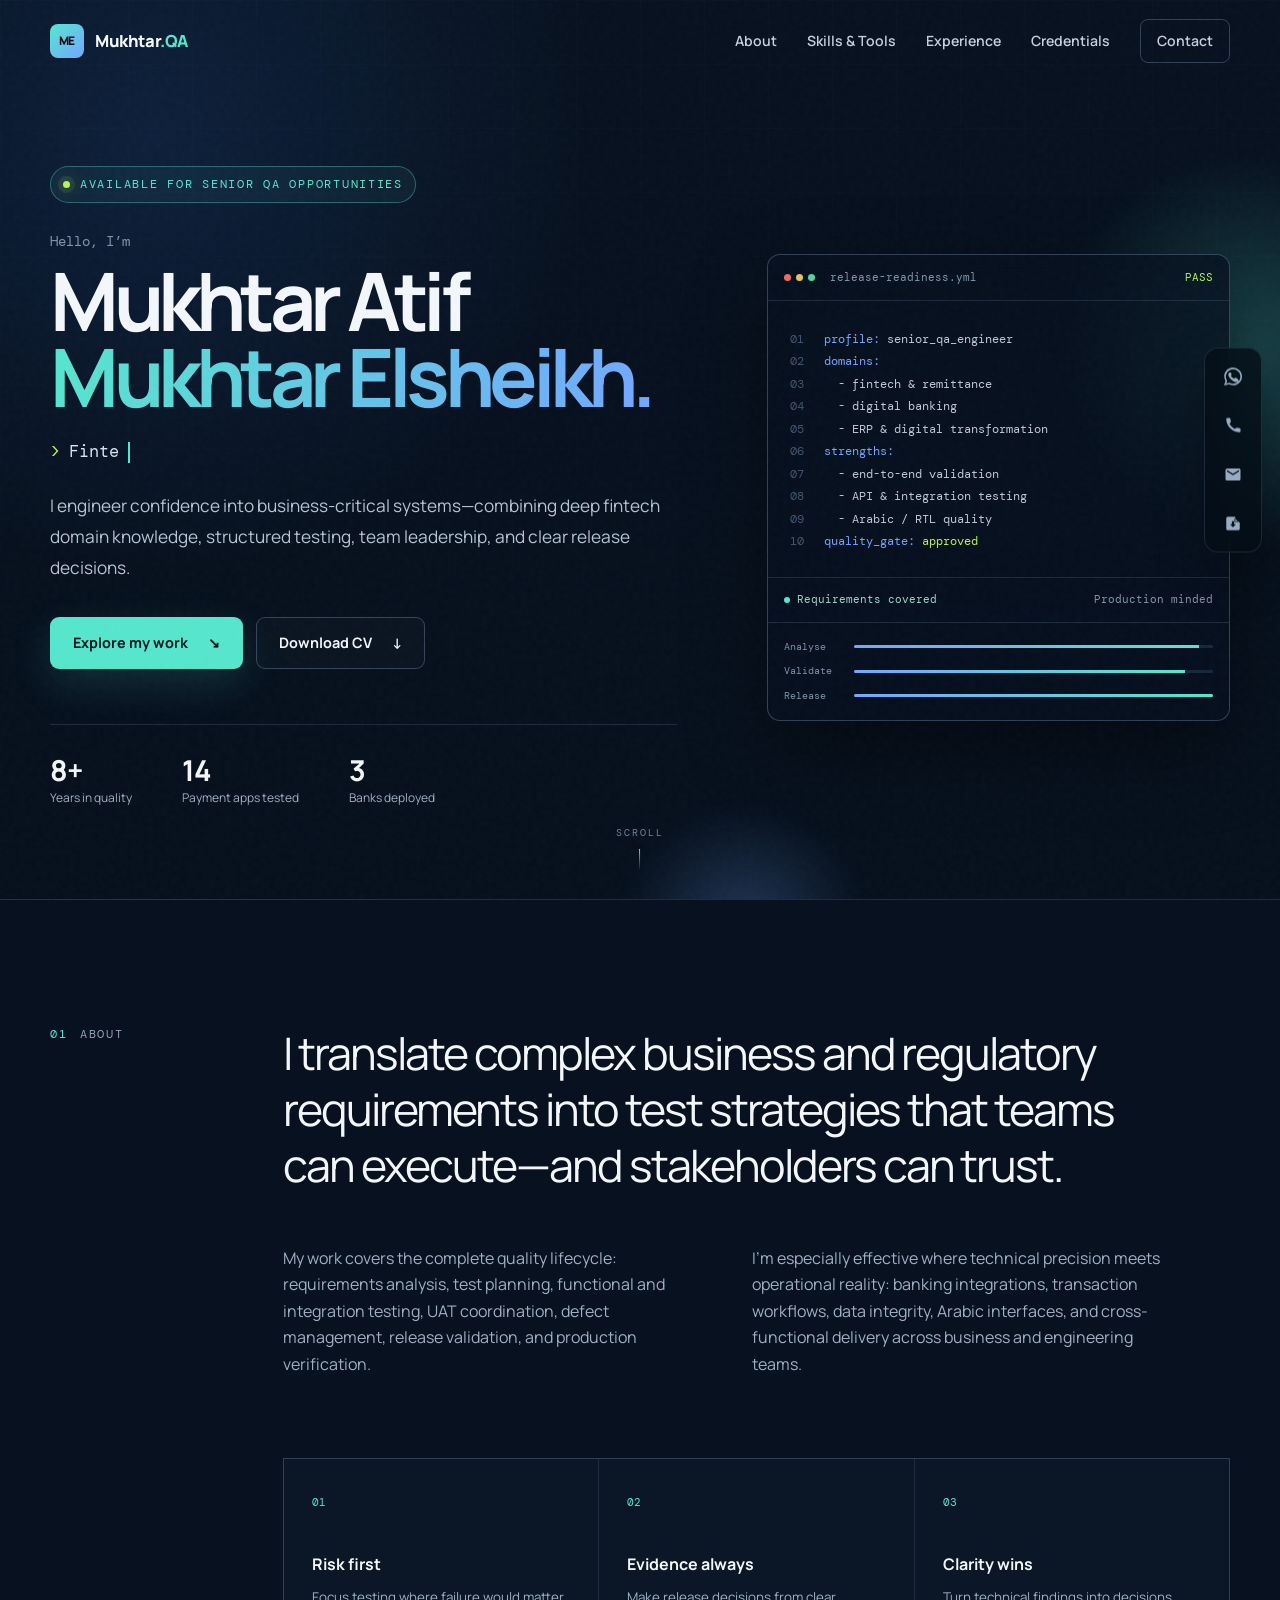
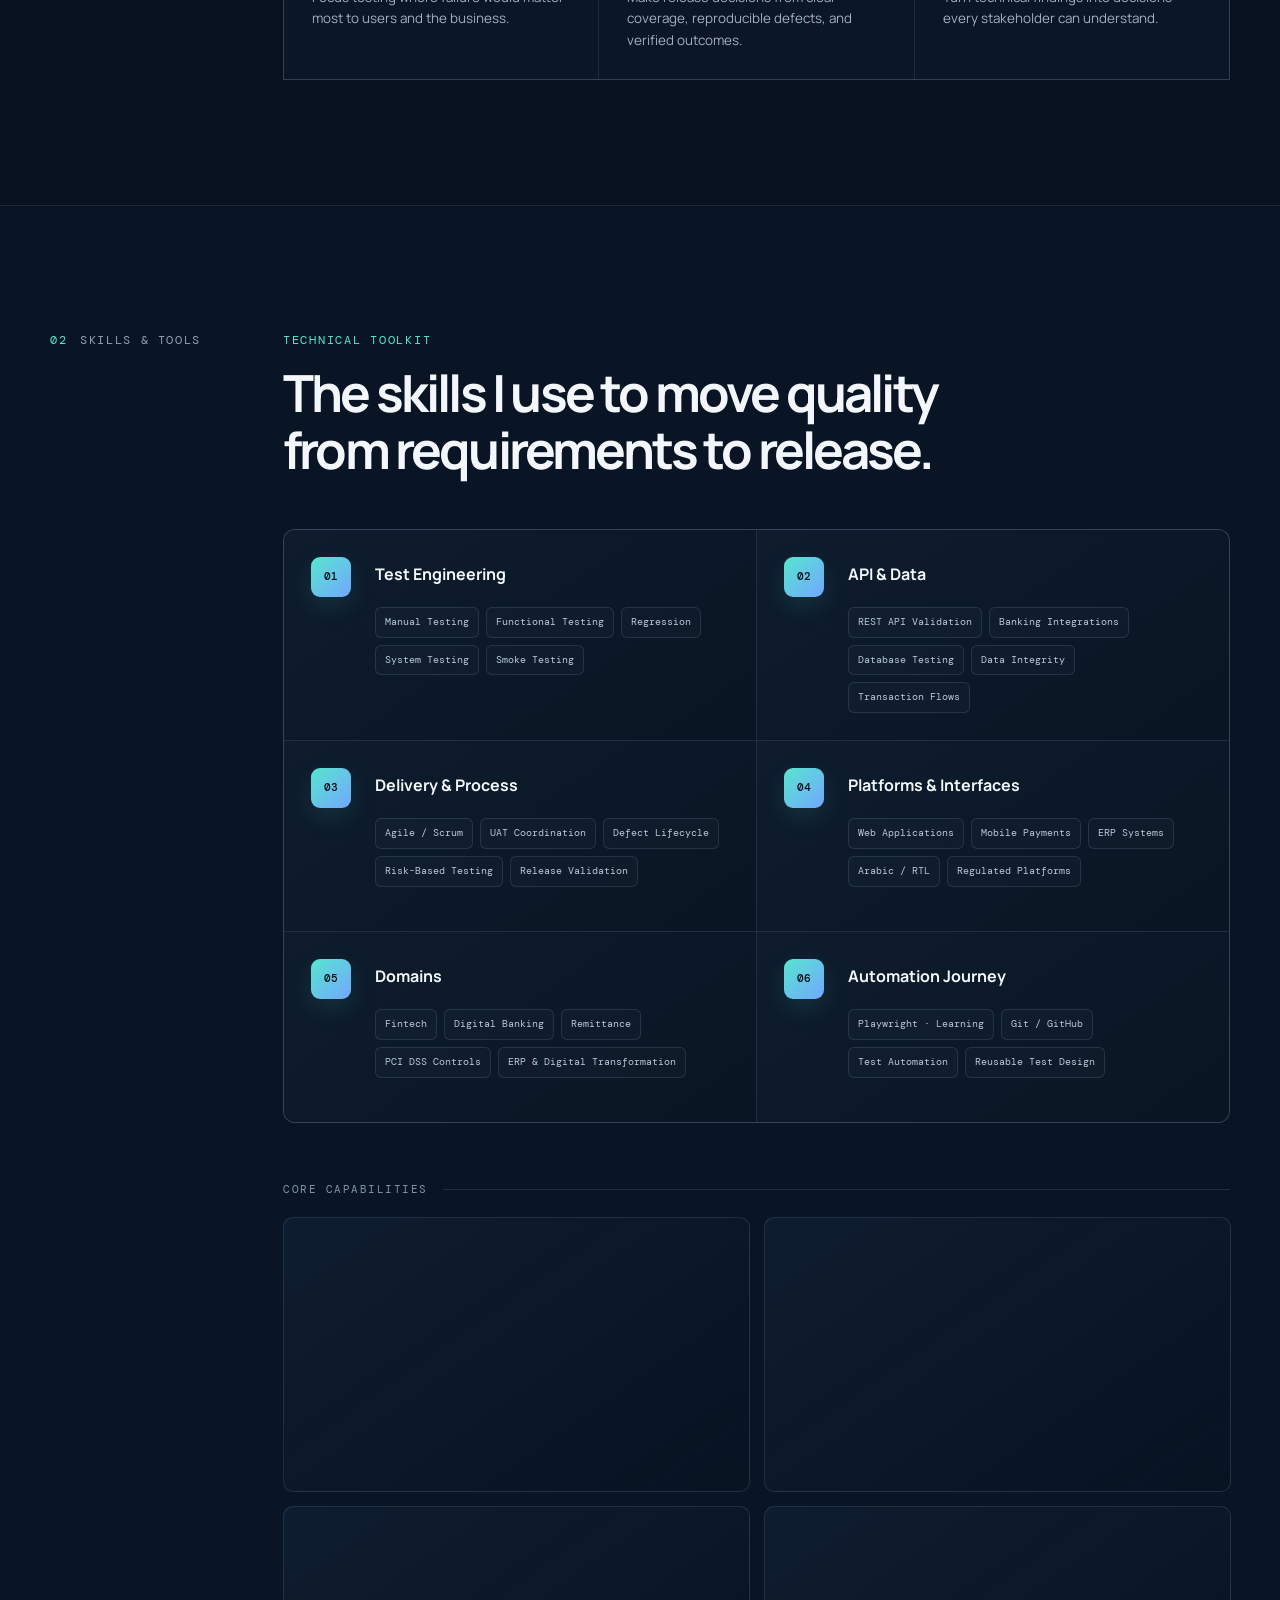
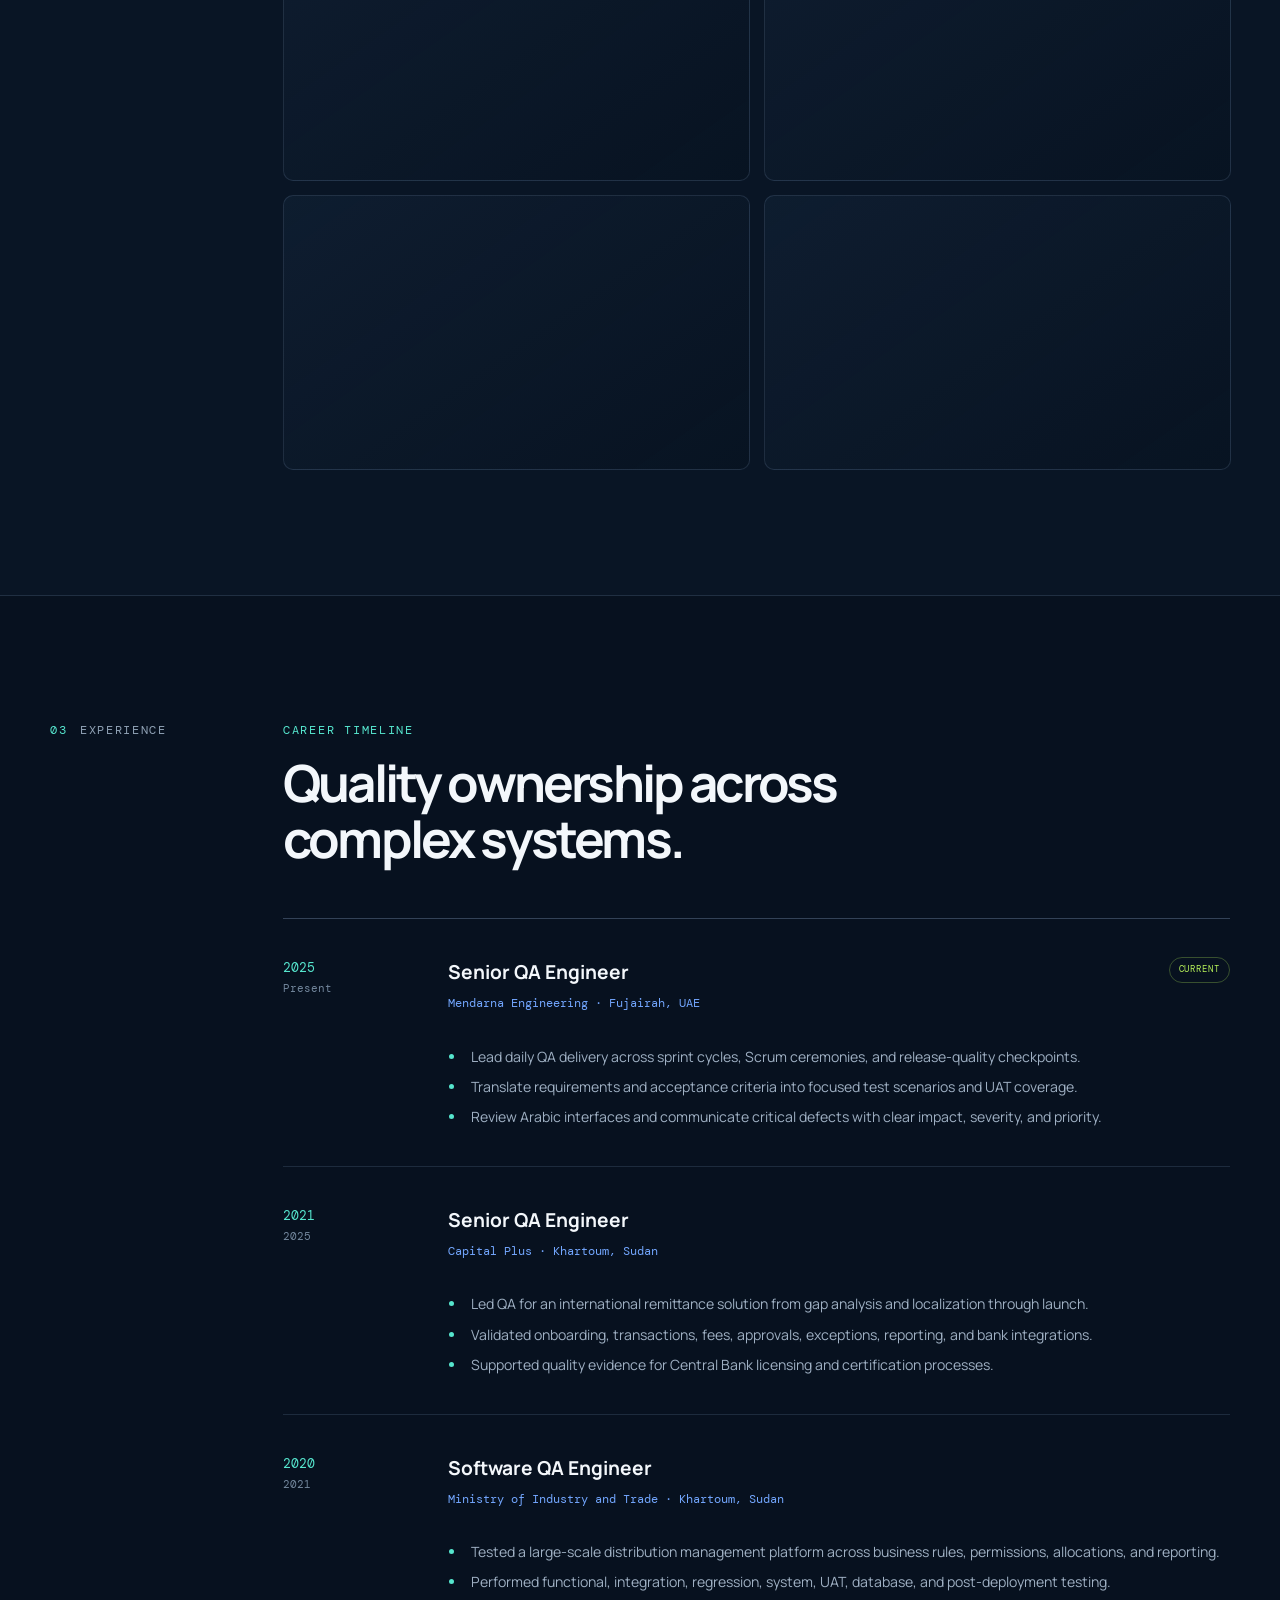
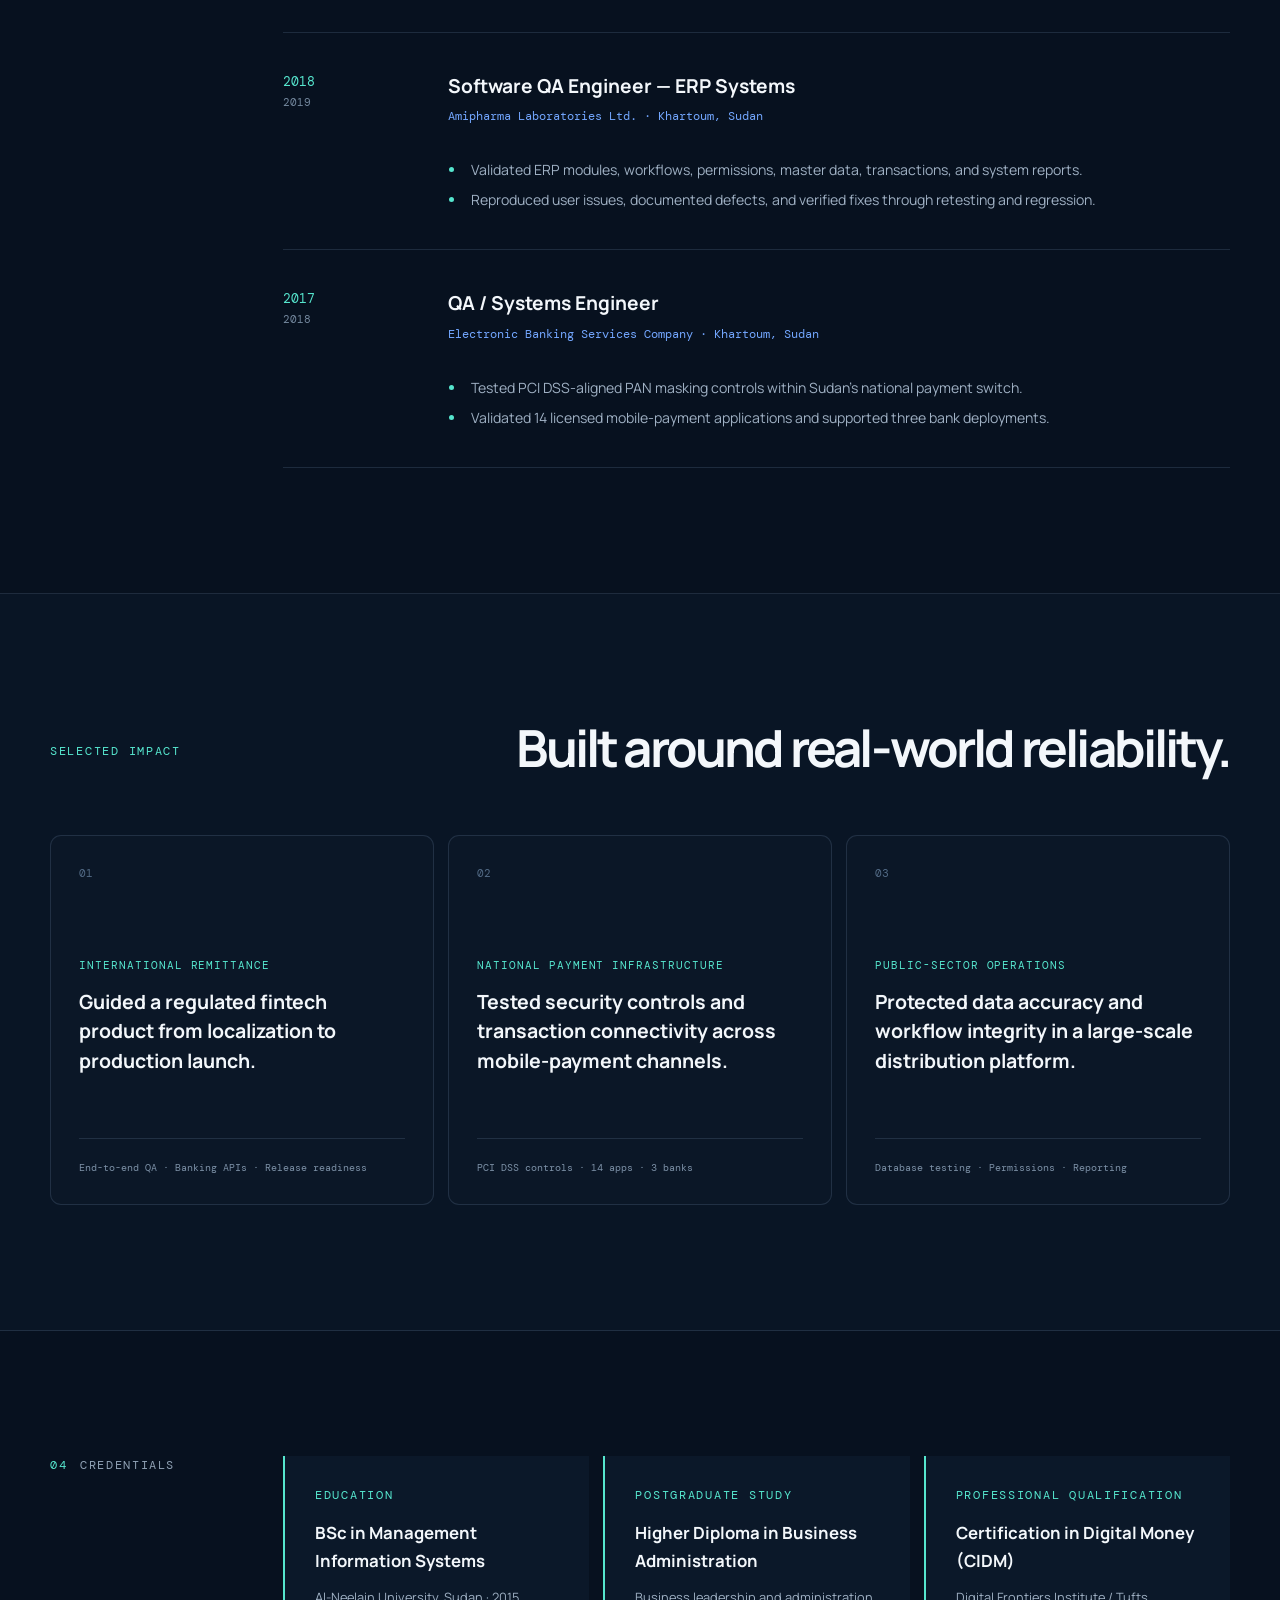
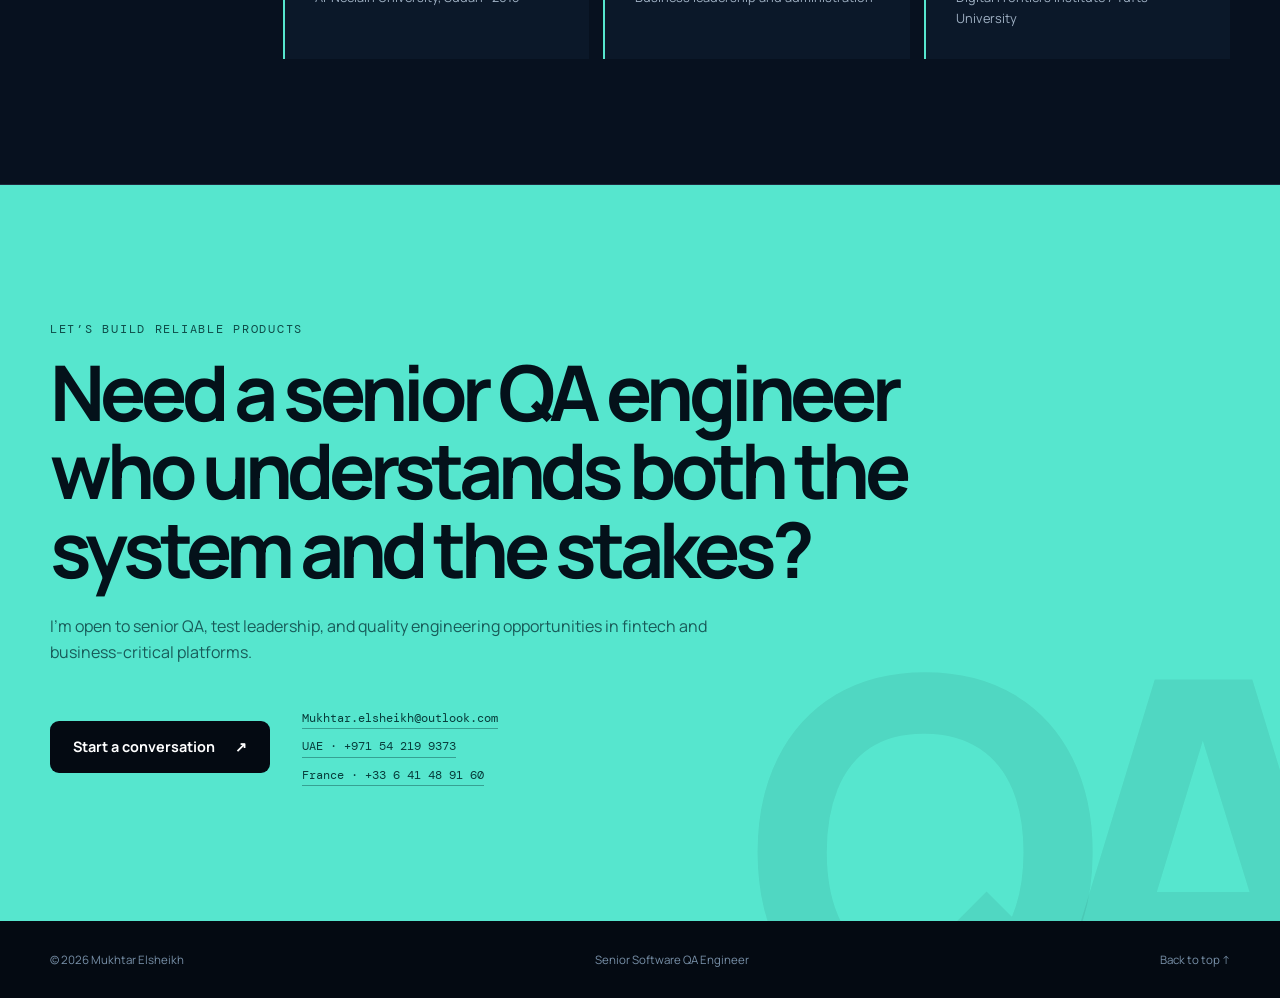
==== commit ca886eeb: "Remove team lead title from career timeline" ====
--- a/index.html
+++ b/index.html
@@ -208,7 +208,7 @@
             <article class="role reveal">
               <div class="role-date"><span>2021</span>2025</div>
               <div class="role-main">
-                <div class="role-heading"><div><h3>Senior QA Engineer / QA Team Lead</h3><p>Capital Plus · Khartoum, Sudan</p></div></div>
+                <div class="role-heading"><div><h3>Senior QA Engineer</h3><p>Capital Plus · Khartoum, Sudan</p></div></div>
                 <ul><li>Led QA for an international remittance solution from gap analysis and localization through launch.</li><li>Validated onboarding, transactions, fees, approvals, exceptions, reporting, and bank integrations.</li><li>Supported quality evidence for Central Bank licensing and certification processes.</li></ul>
               </div>
             </article>
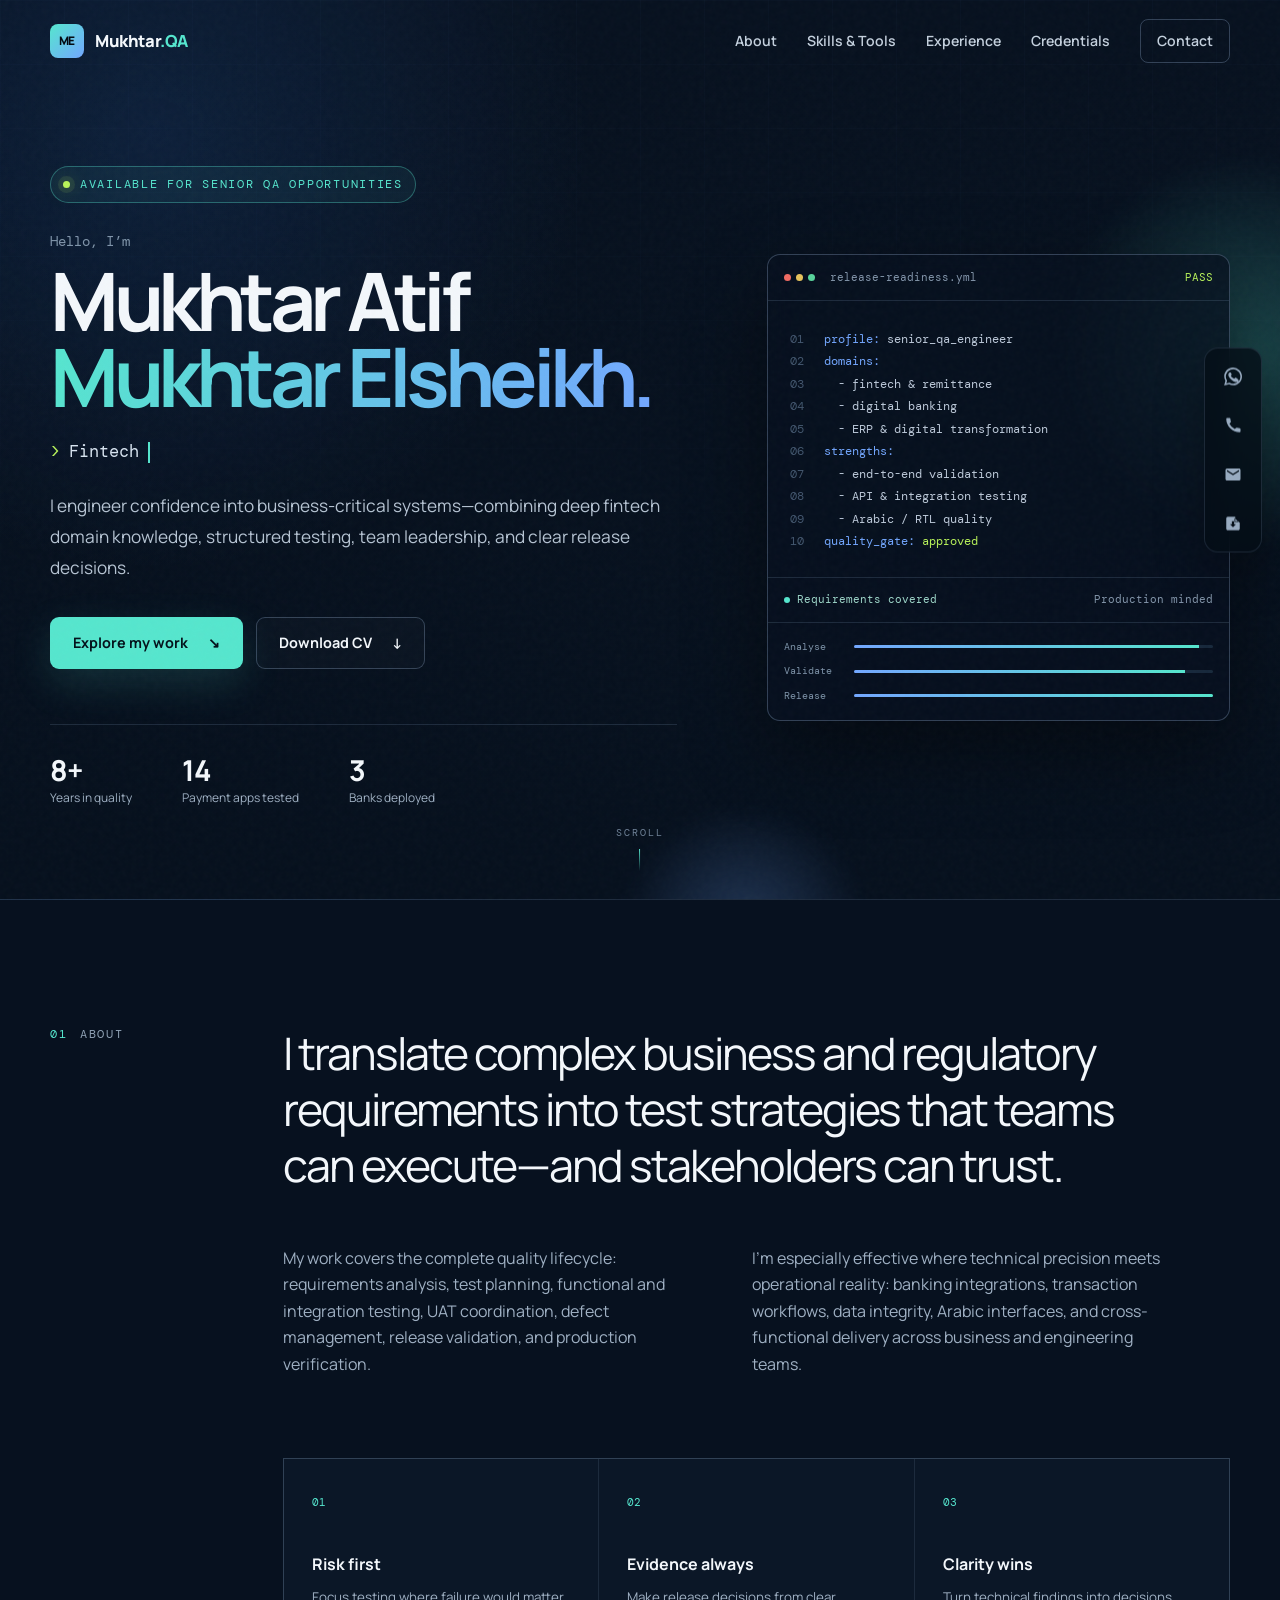
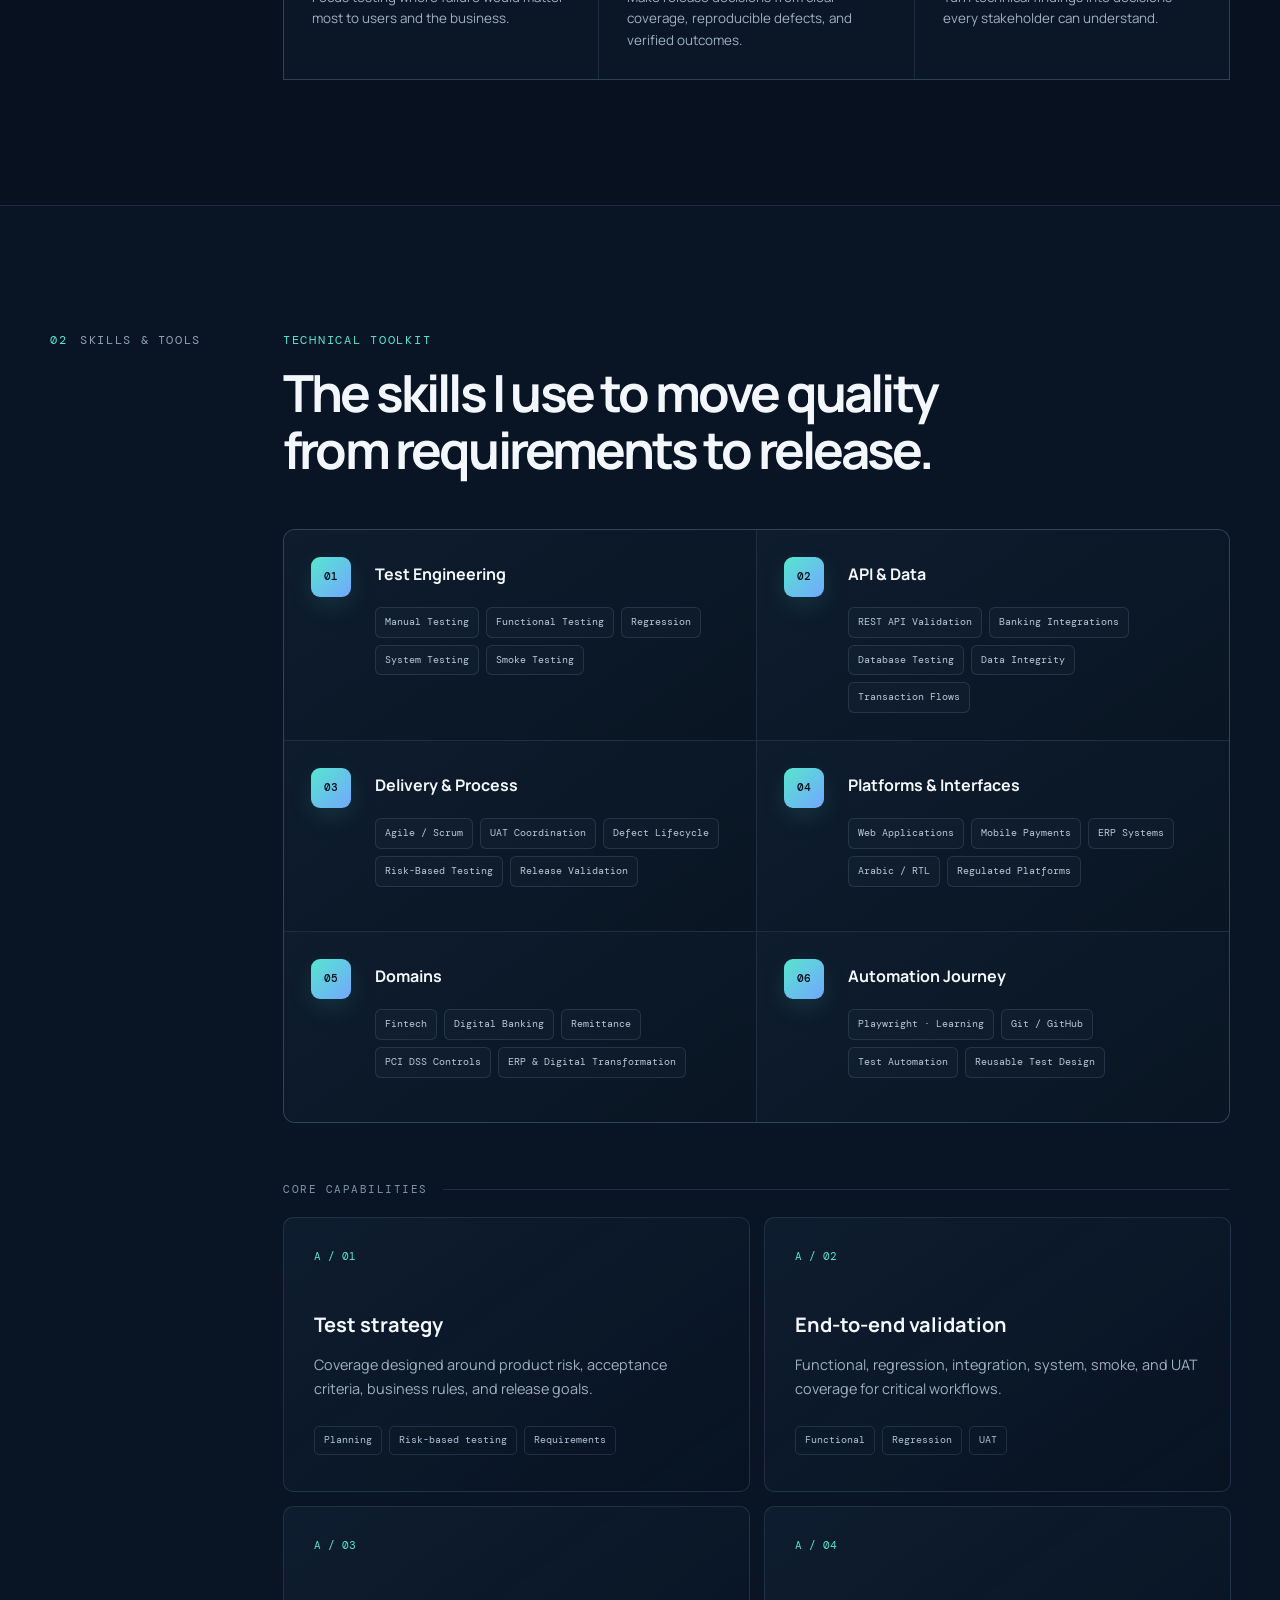
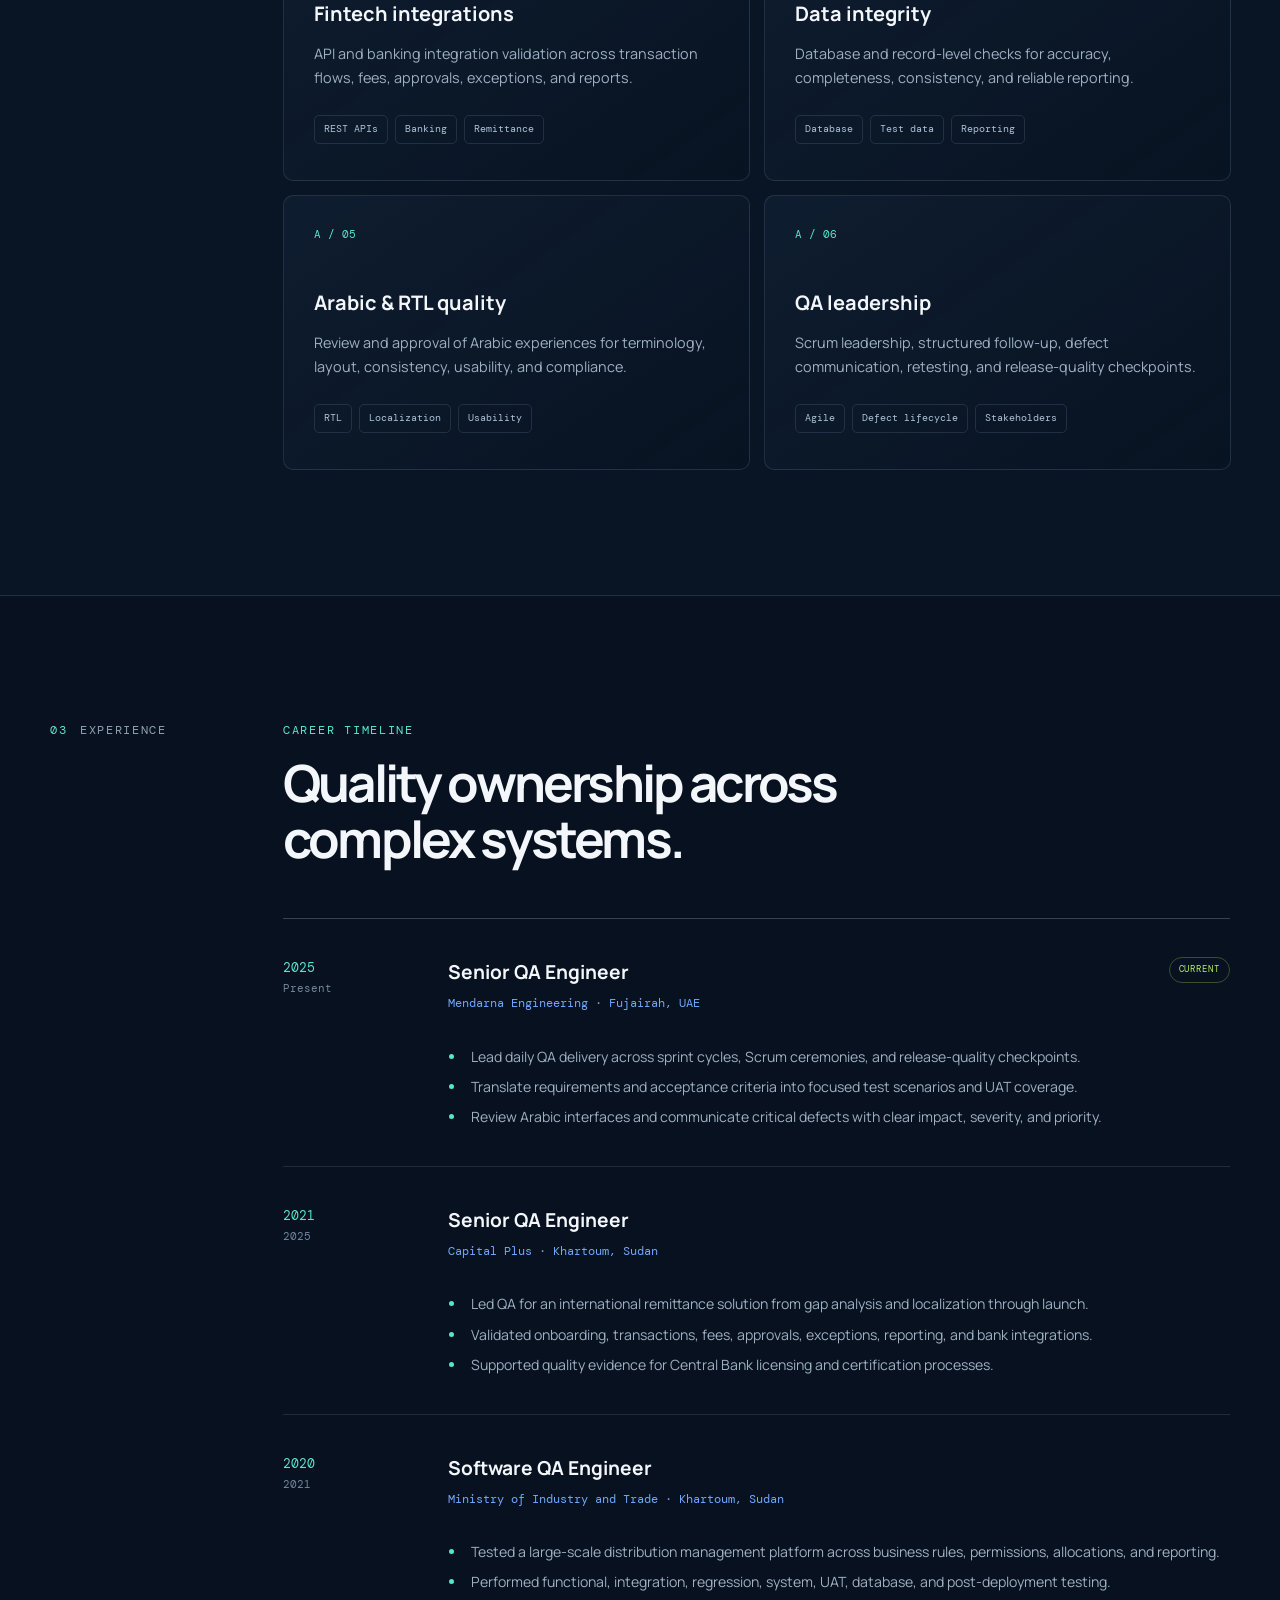
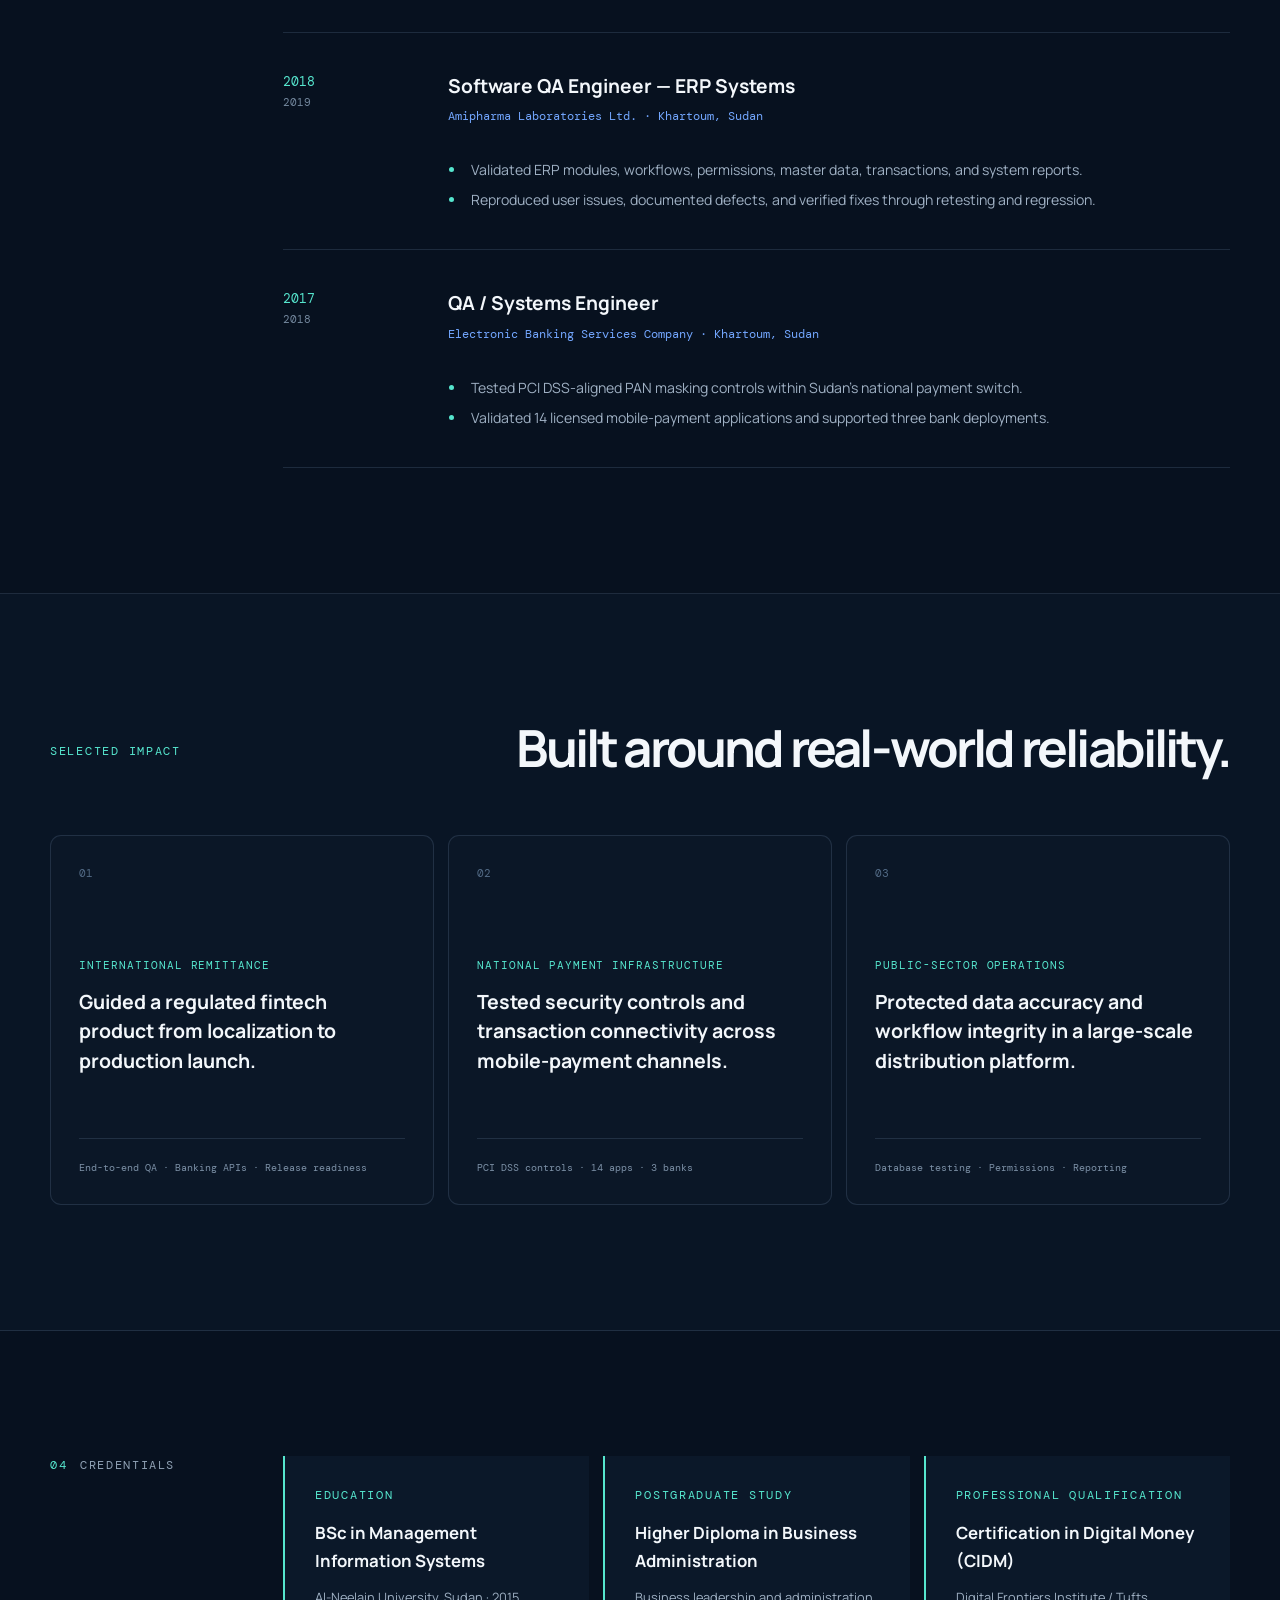
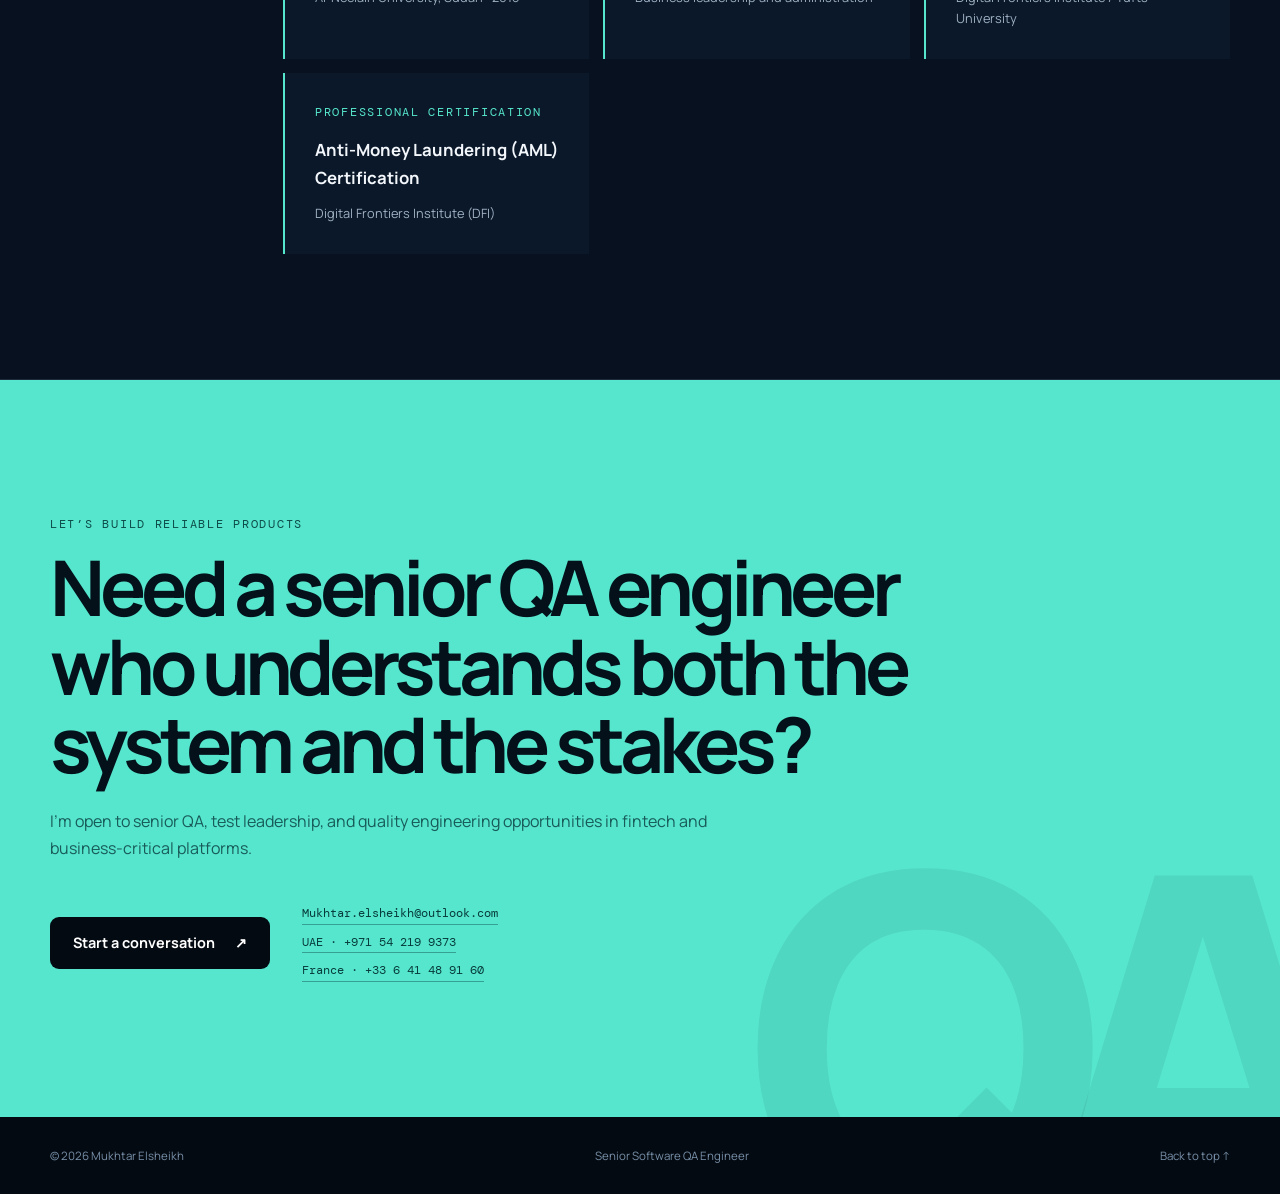
==== commit b7058ba5: "Add DFI anti-money laundering certification" ====
--- a/index.html
+++ b/index.html
@@ -262,6 +262,7 @@
           <div class="credential-block reveal"><p class="kicker">Education</p><h3>BSc in Management Information Systems</h3><p>Al-Neelain University, Sudan · 2015</p></div>
           <div class="credential-block reveal"><p class="kicker">Postgraduate study</p><h3>Higher Diploma in Business Administration</h3><p>Business leadership and administration</p></div>
           <div class="credential-block reveal"><p class="kicker">Professional qualification</p><h3>Certification in Digital Money (CIDM)</h3><p>Digital Frontiers Institute / Tufts University</p></div>
+          <div class="credential-block reveal"><p class="kicker">Professional certification</p><h3>Anti-Money Laundering (AML) Certification</h3><p>Digital Frontiers Institute (DFI)</p></div>
         </div>
       </div>
     </section>
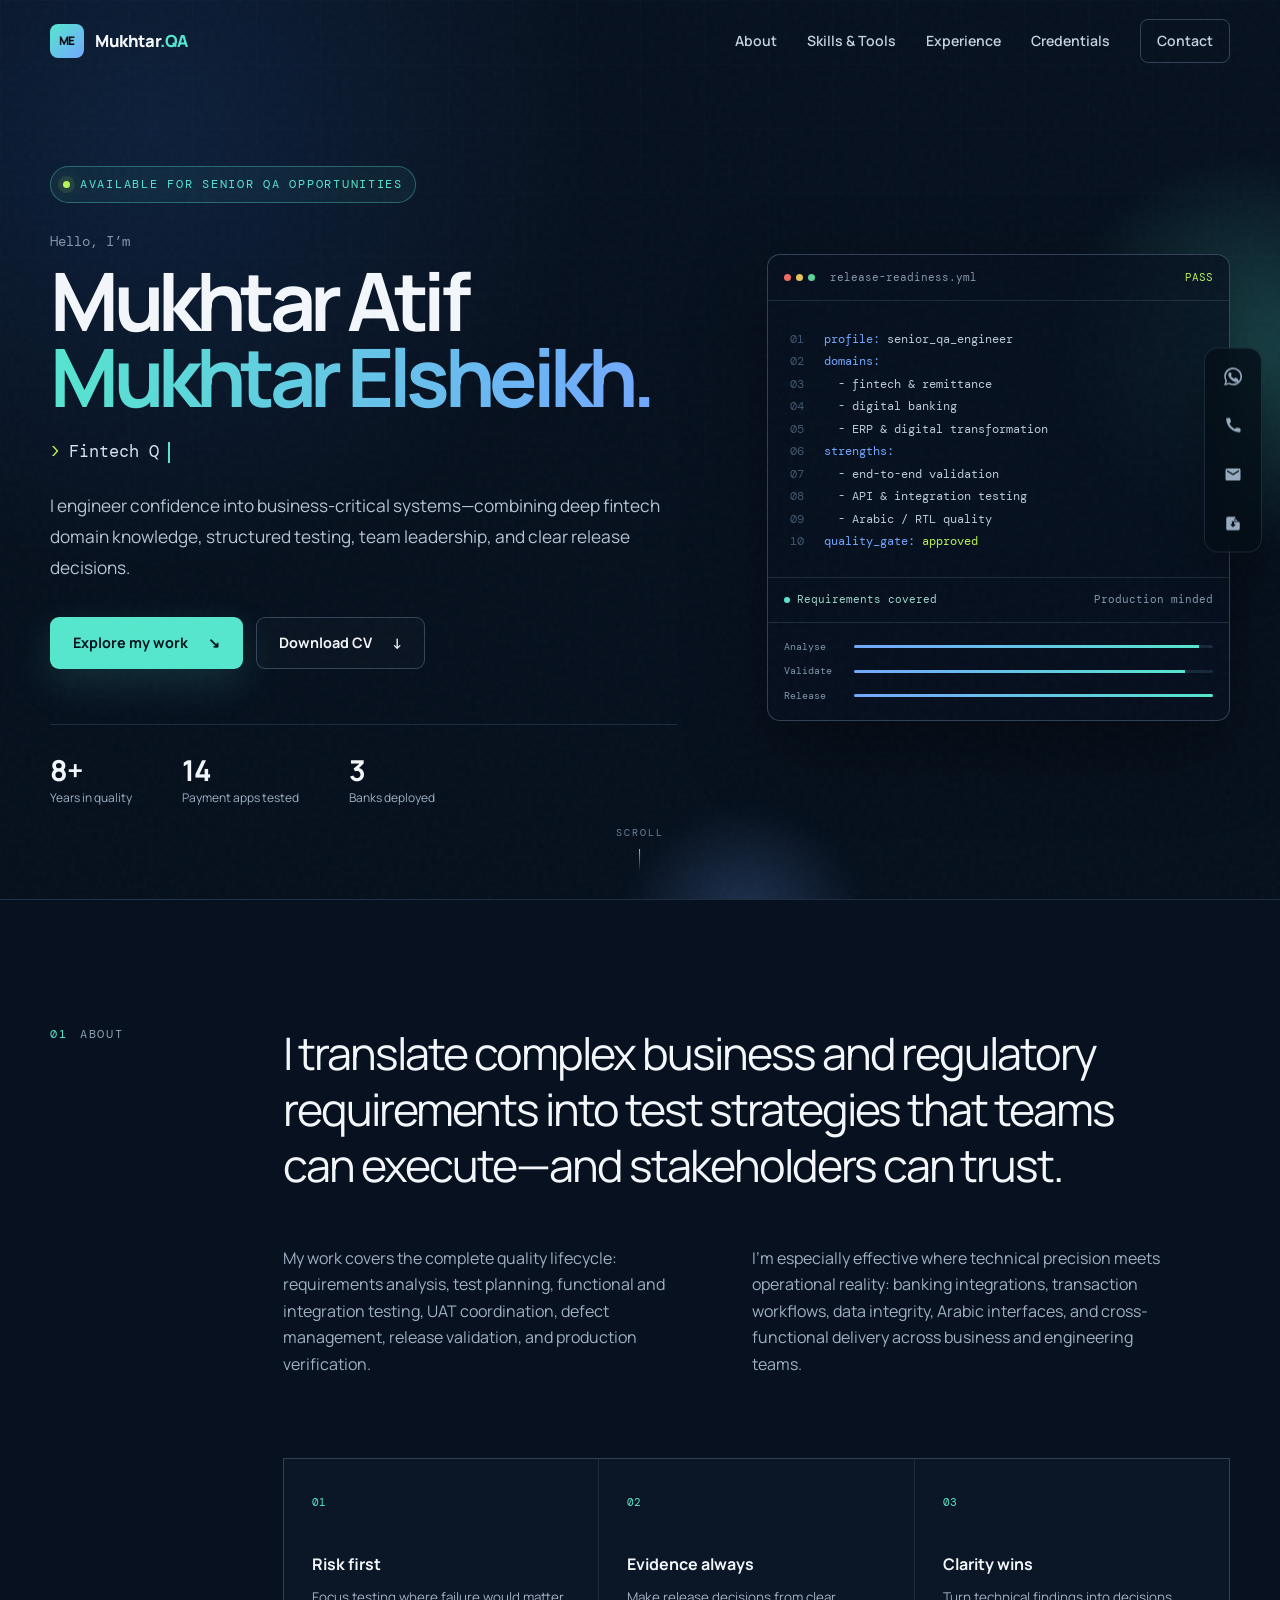
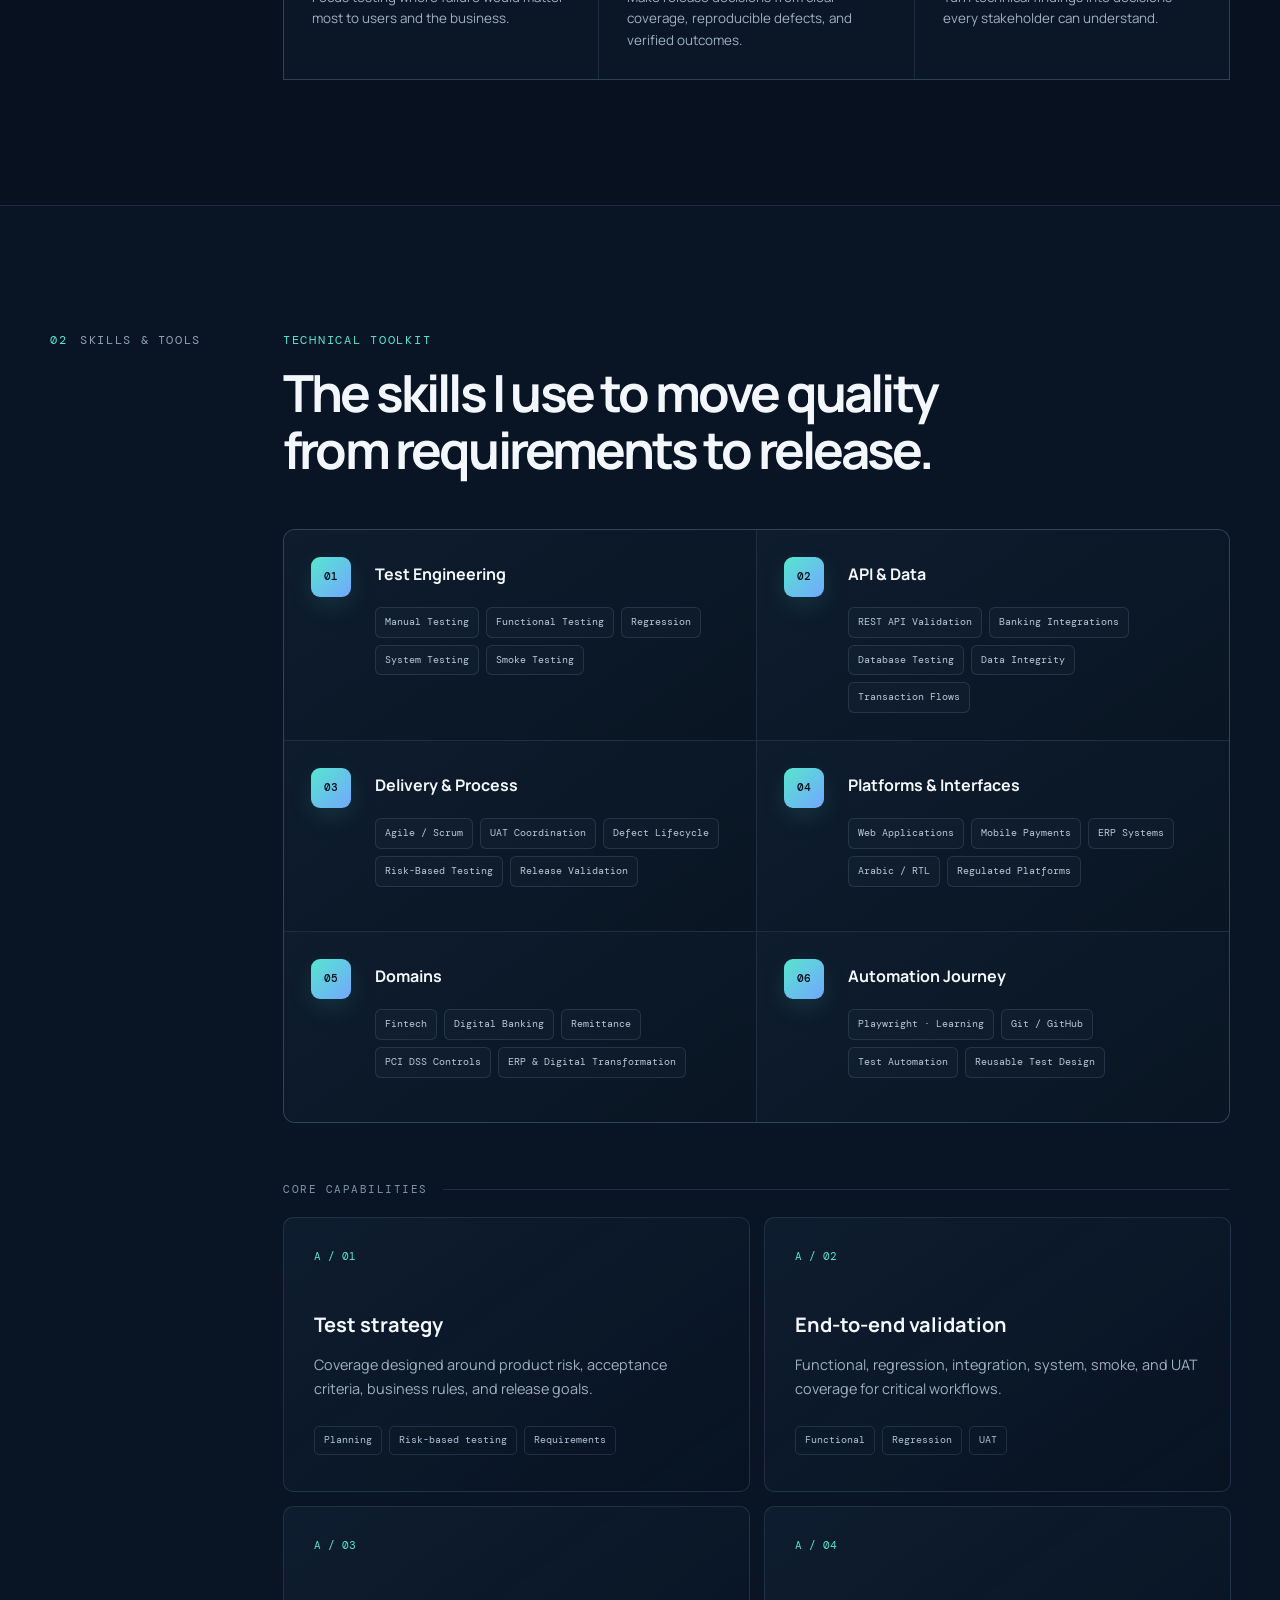
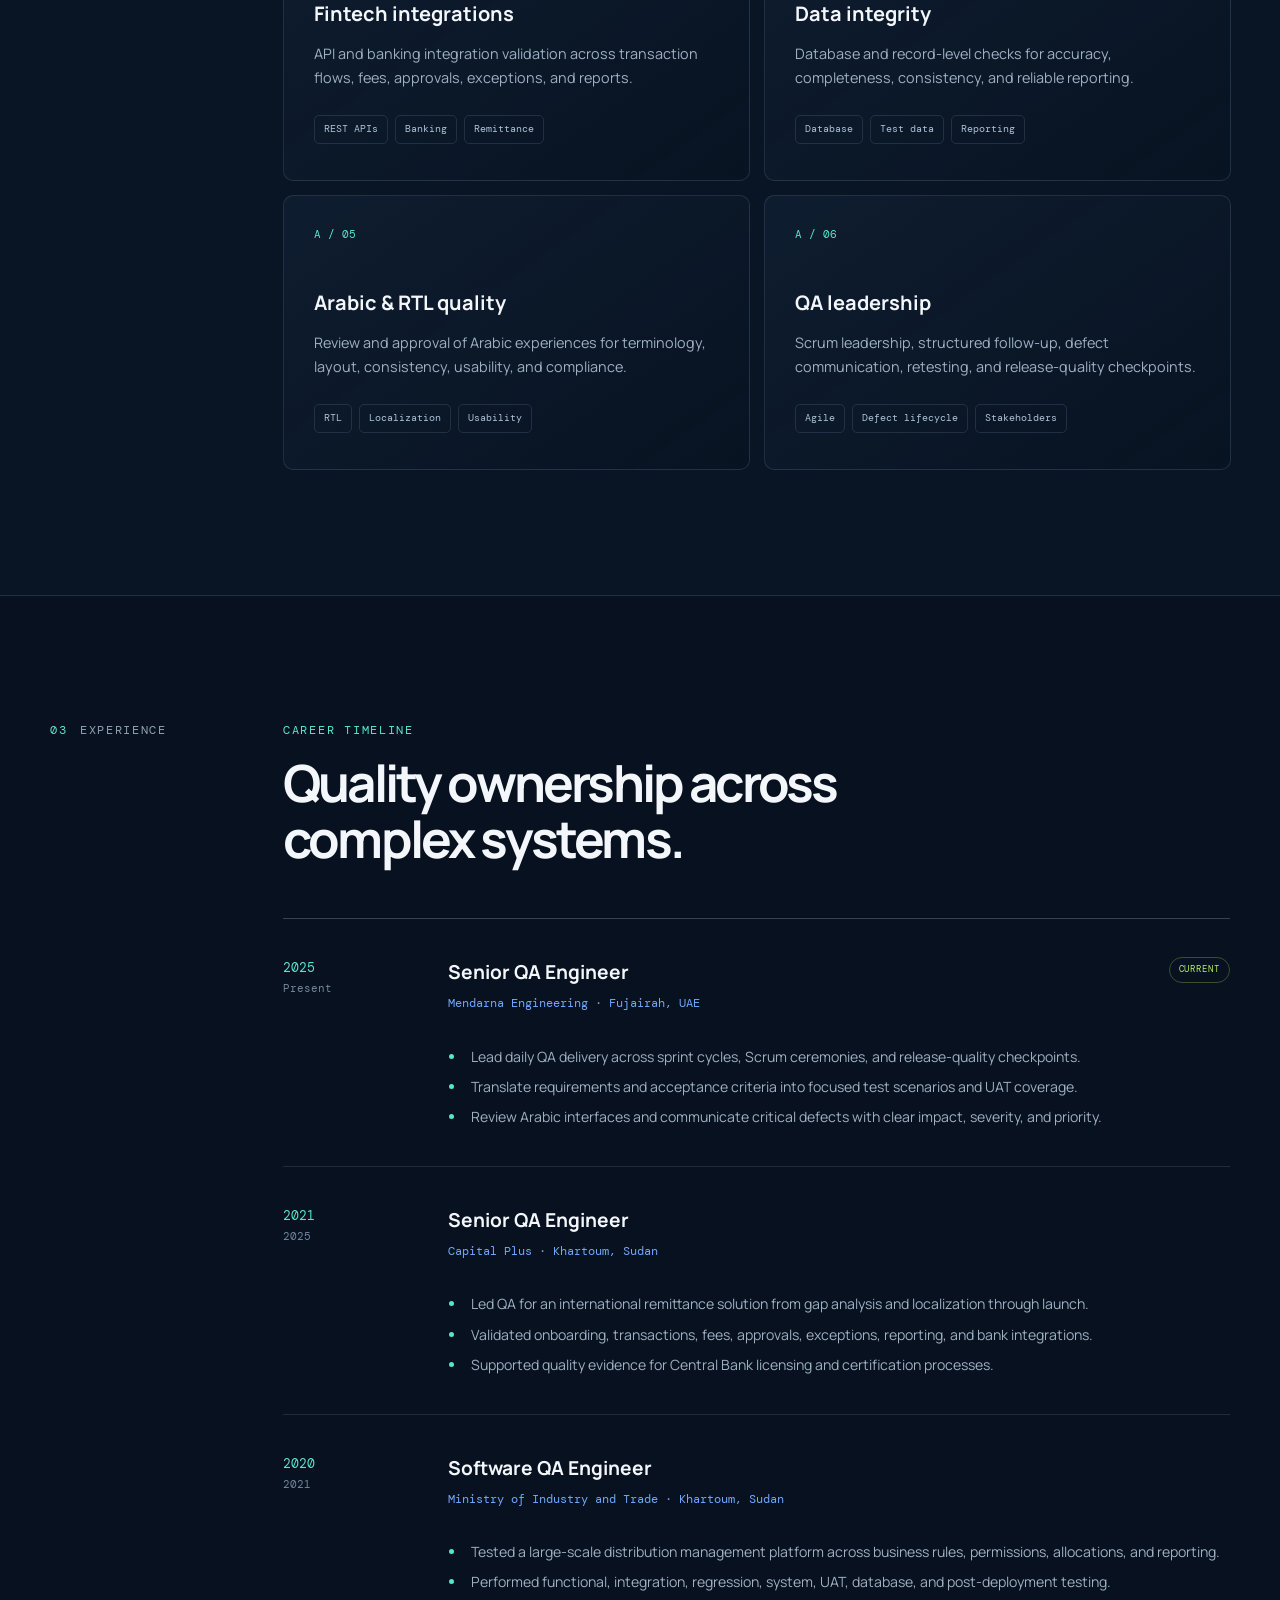
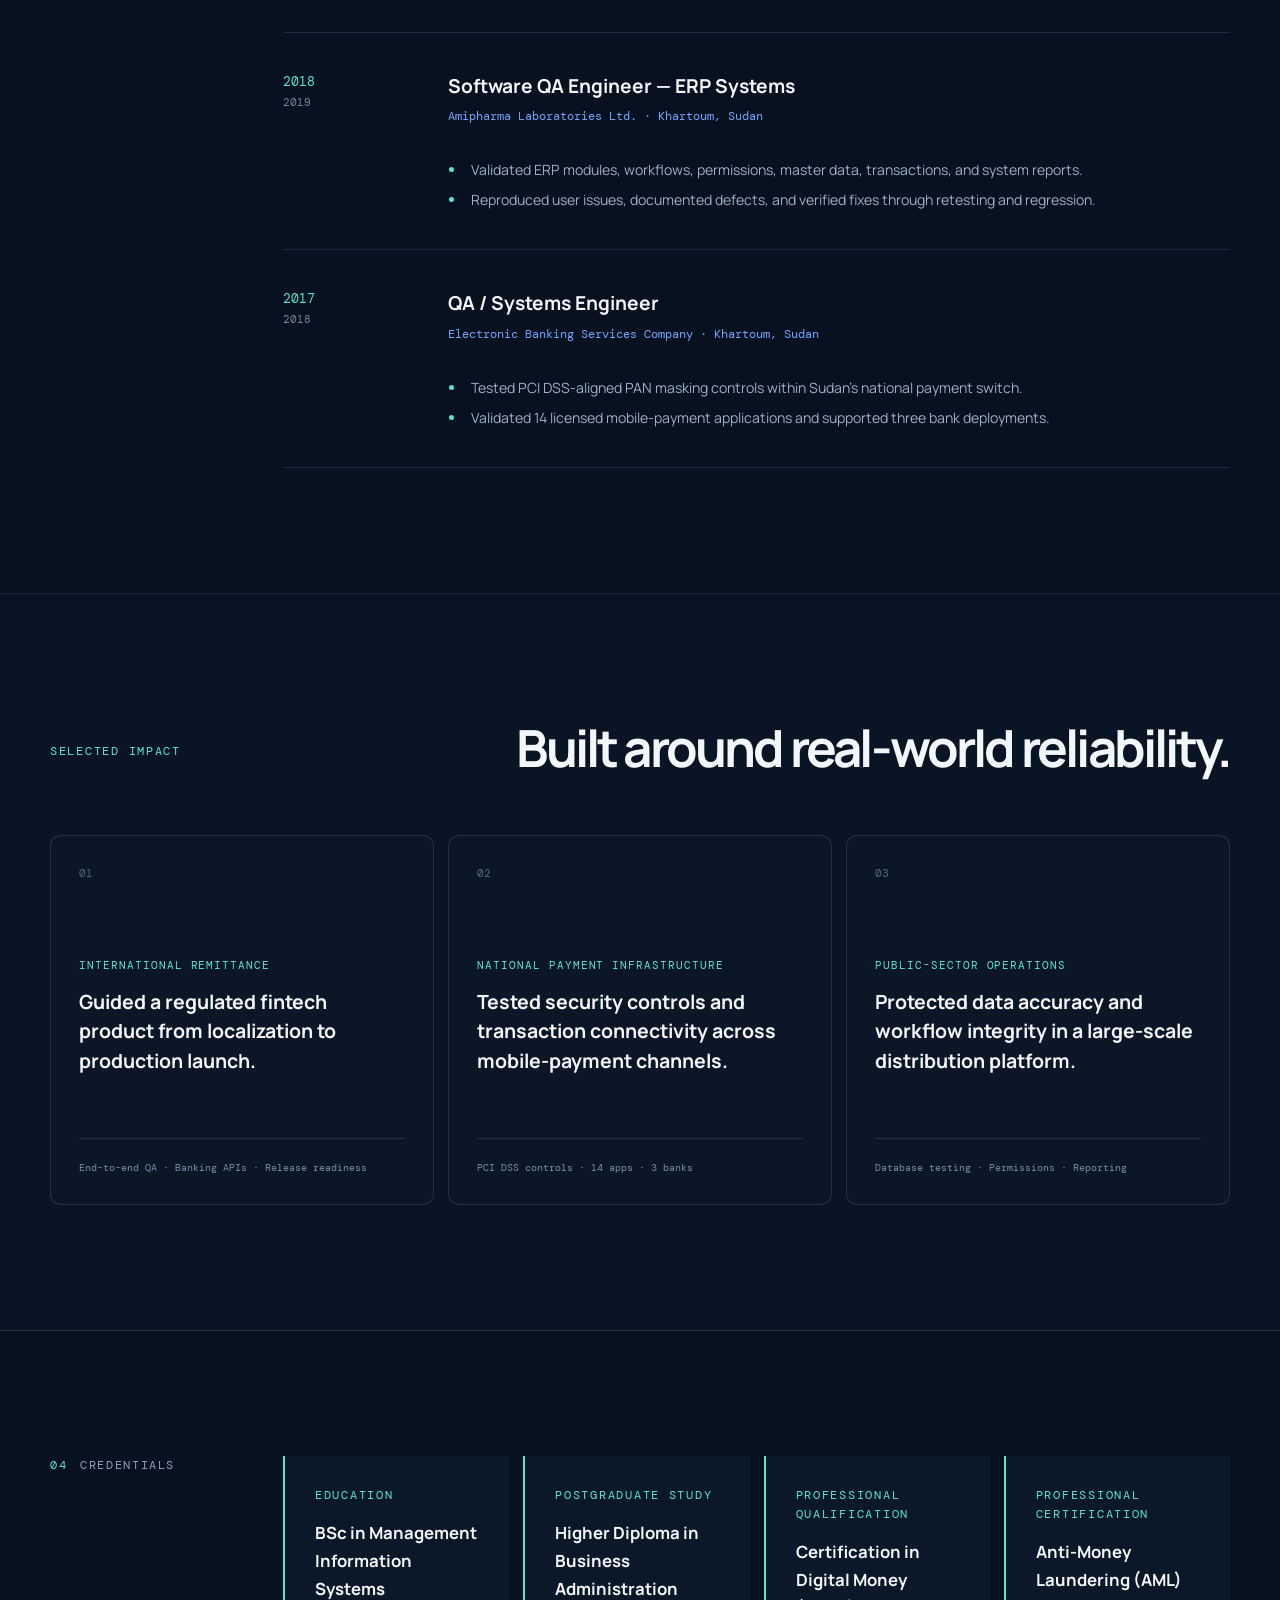
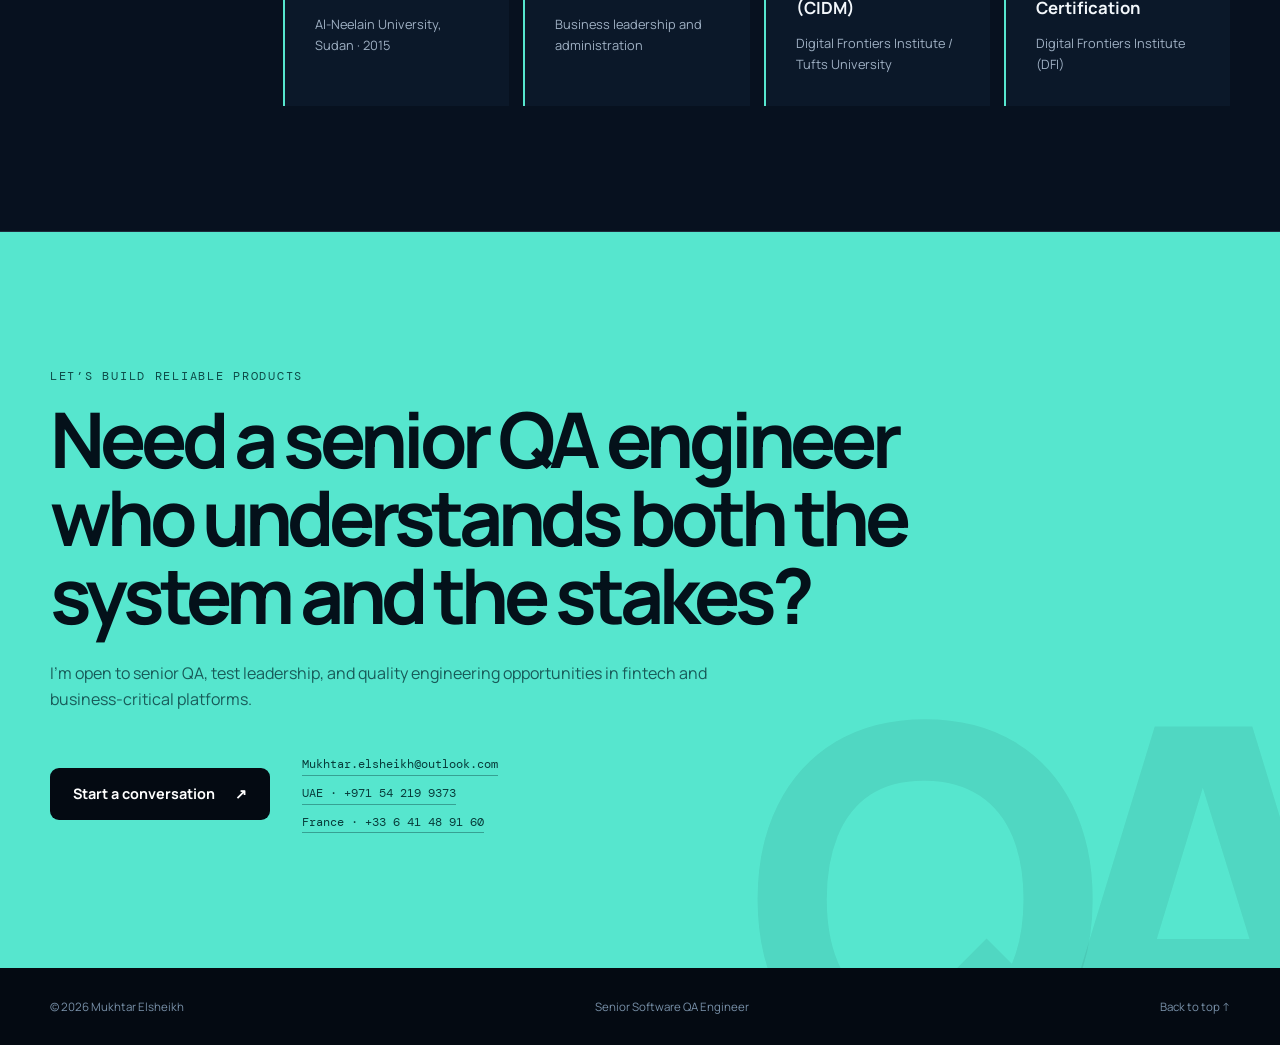
==== commit f76ac788: "Add Google Analytics to QA portfolio" ====
--- a/index.html
+++ b/index.html
@@ -11,6 +11,14 @@
   <link href="https://fonts.googleapis.com/css2?family=DM+Mono:wght@400;500&family=Manrope:wght@400;500;600;700;800&display=swap" rel="stylesheet">
   <link rel="stylesheet" href="styles.css">
   <link rel="icon" href="assets/favicon.svg" type="image/svg+xml">
+  <!-- Google tag (gtag.js) -->
+  <script async src="https://www.googletagmanager.com/gtag/js?id=G-8HNEZHJHEN"></script>
+  <script>
+    window.dataLayer = window.dataLayer || [];
+    function gtag(){dataLayer.push(arguments);}
+    gtag('js', new Date());
+    gtag('config', 'G-8HNEZHJHEN');
+  </script>
 </head>
 <body>
   <a class="skip-link" href="#main">Skip to content</a>
--- a/styles.css
+++ b/styles.css
@@ -153,7 +153,7 @@
 .impact-card h3 { font-size: 1.22rem; line-height: 1.5; }
 .impact-card div { margin-top: auto; padding-top: 20px; color: #7d91a7; border-top: 1px solid var(--line); font-family: var(--mono); font-size: .65rem; }
 
-.credentials-grid { display: grid; grid-template-columns: repeat(3, 1fr); gap: 14px; }
+.credentials-grid { display: grid; grid-template-columns: repeat(4, 1fr); gap: 14px; }
 .credential-block { padding: 30px; border-left: 2px solid var(--cyan); background: rgba(15,30,49,.65); }
 .credential-block h3 { margin-bottom: 12px; font-size: 1.05rem; }
 .credential-block > p:last-child { margin: 0; color: var(--muted); font-size: .8rem; }
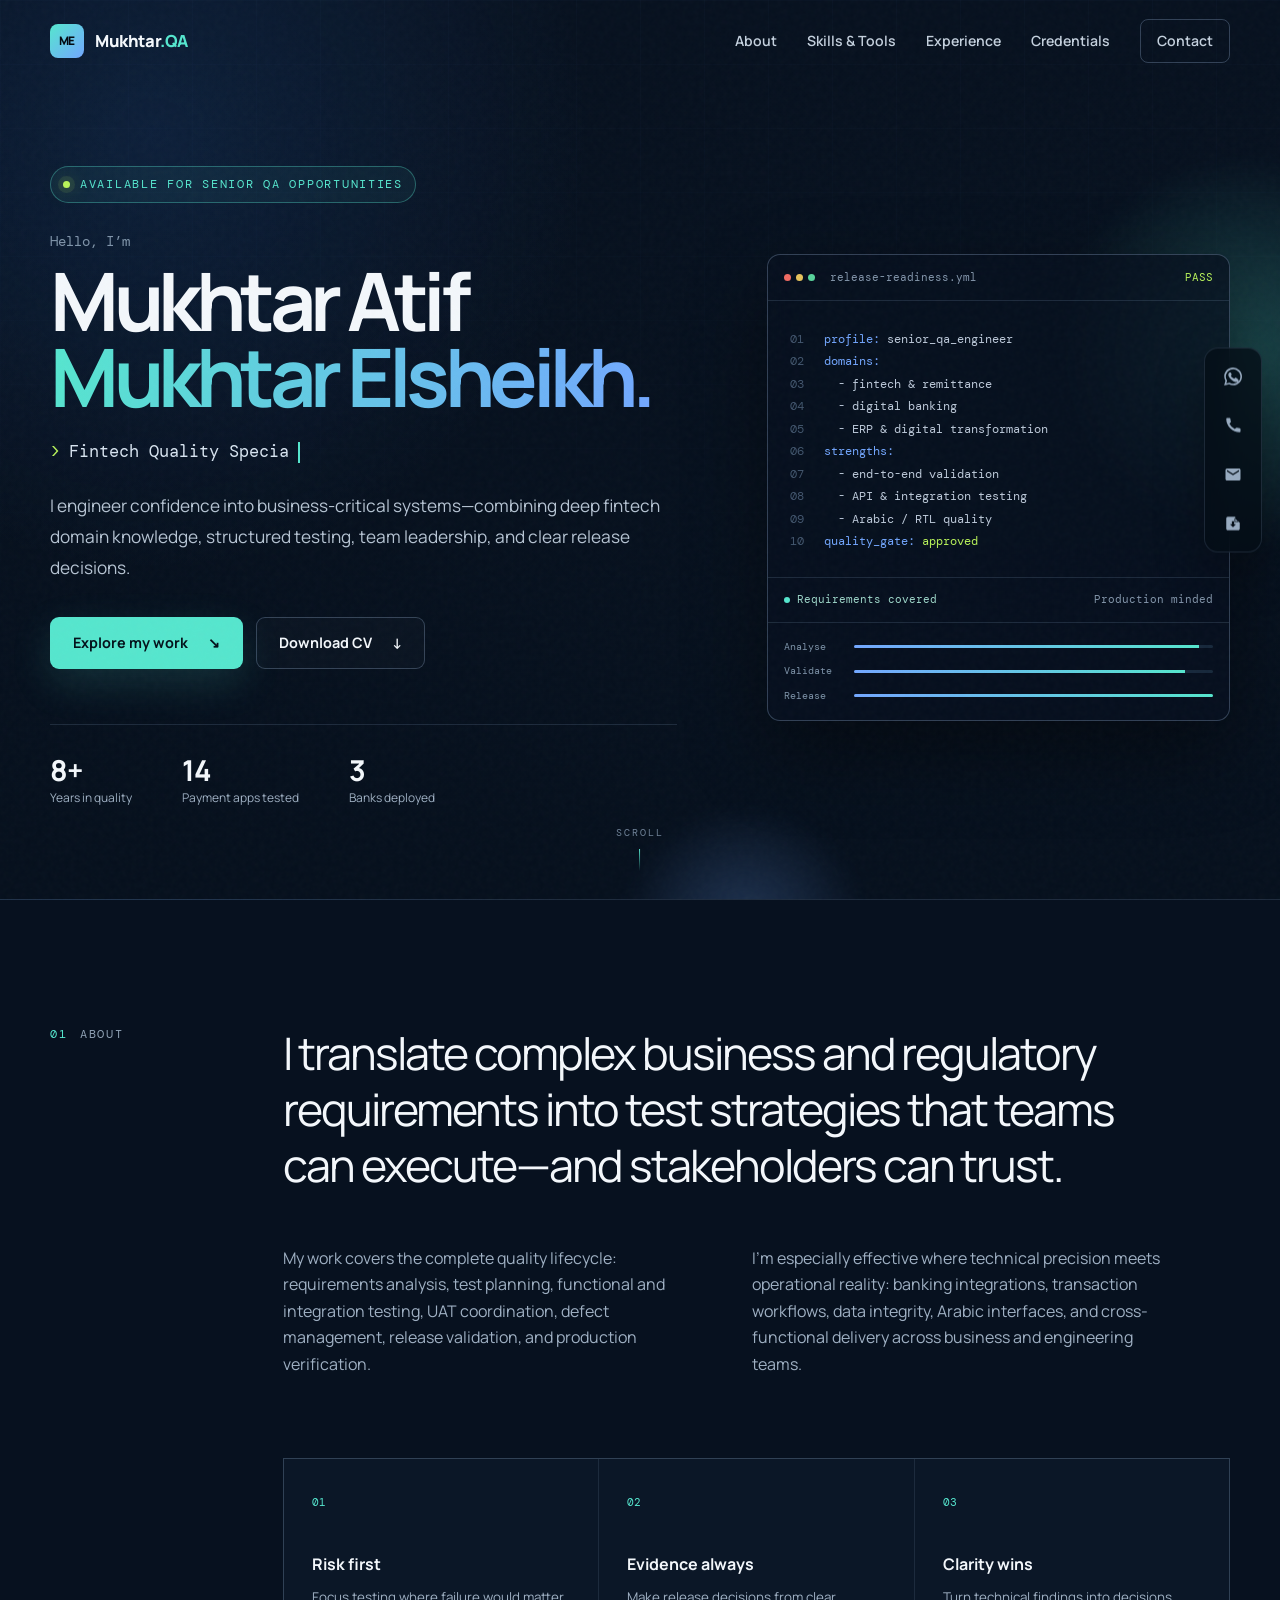
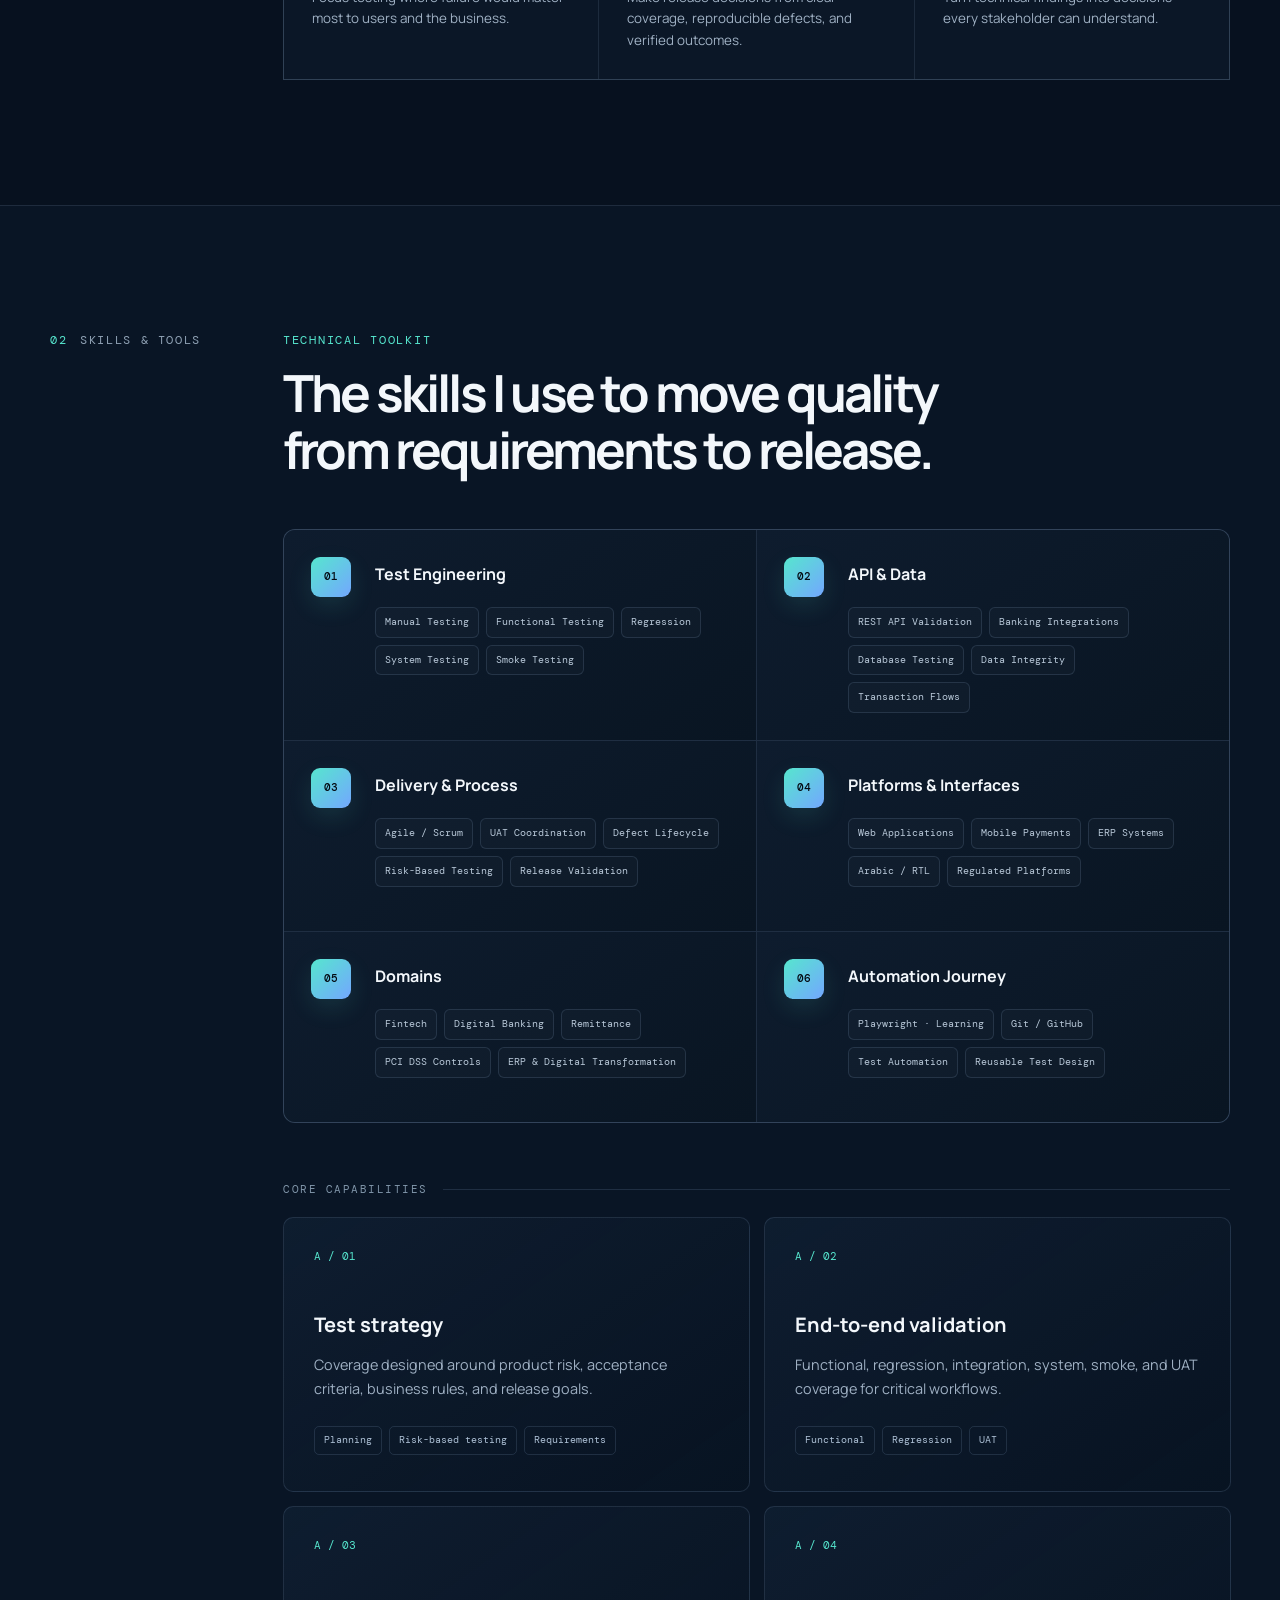
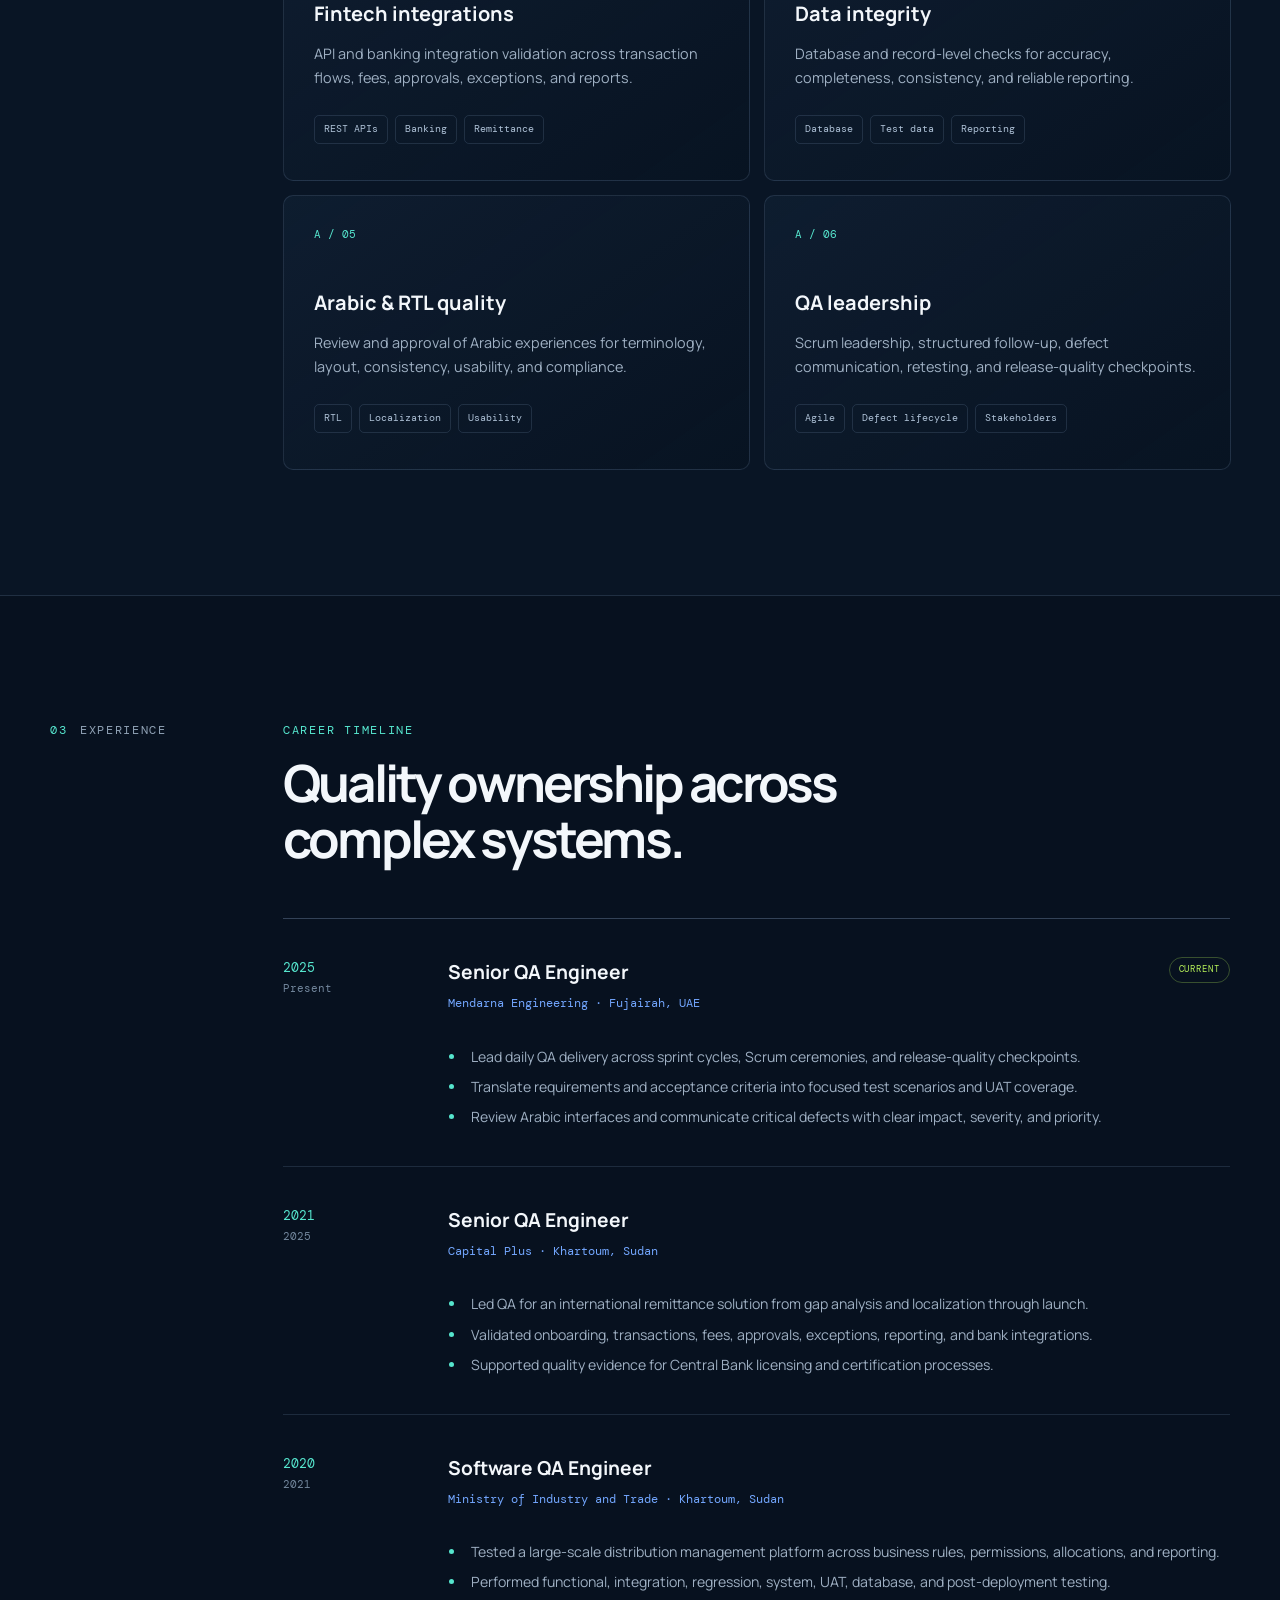
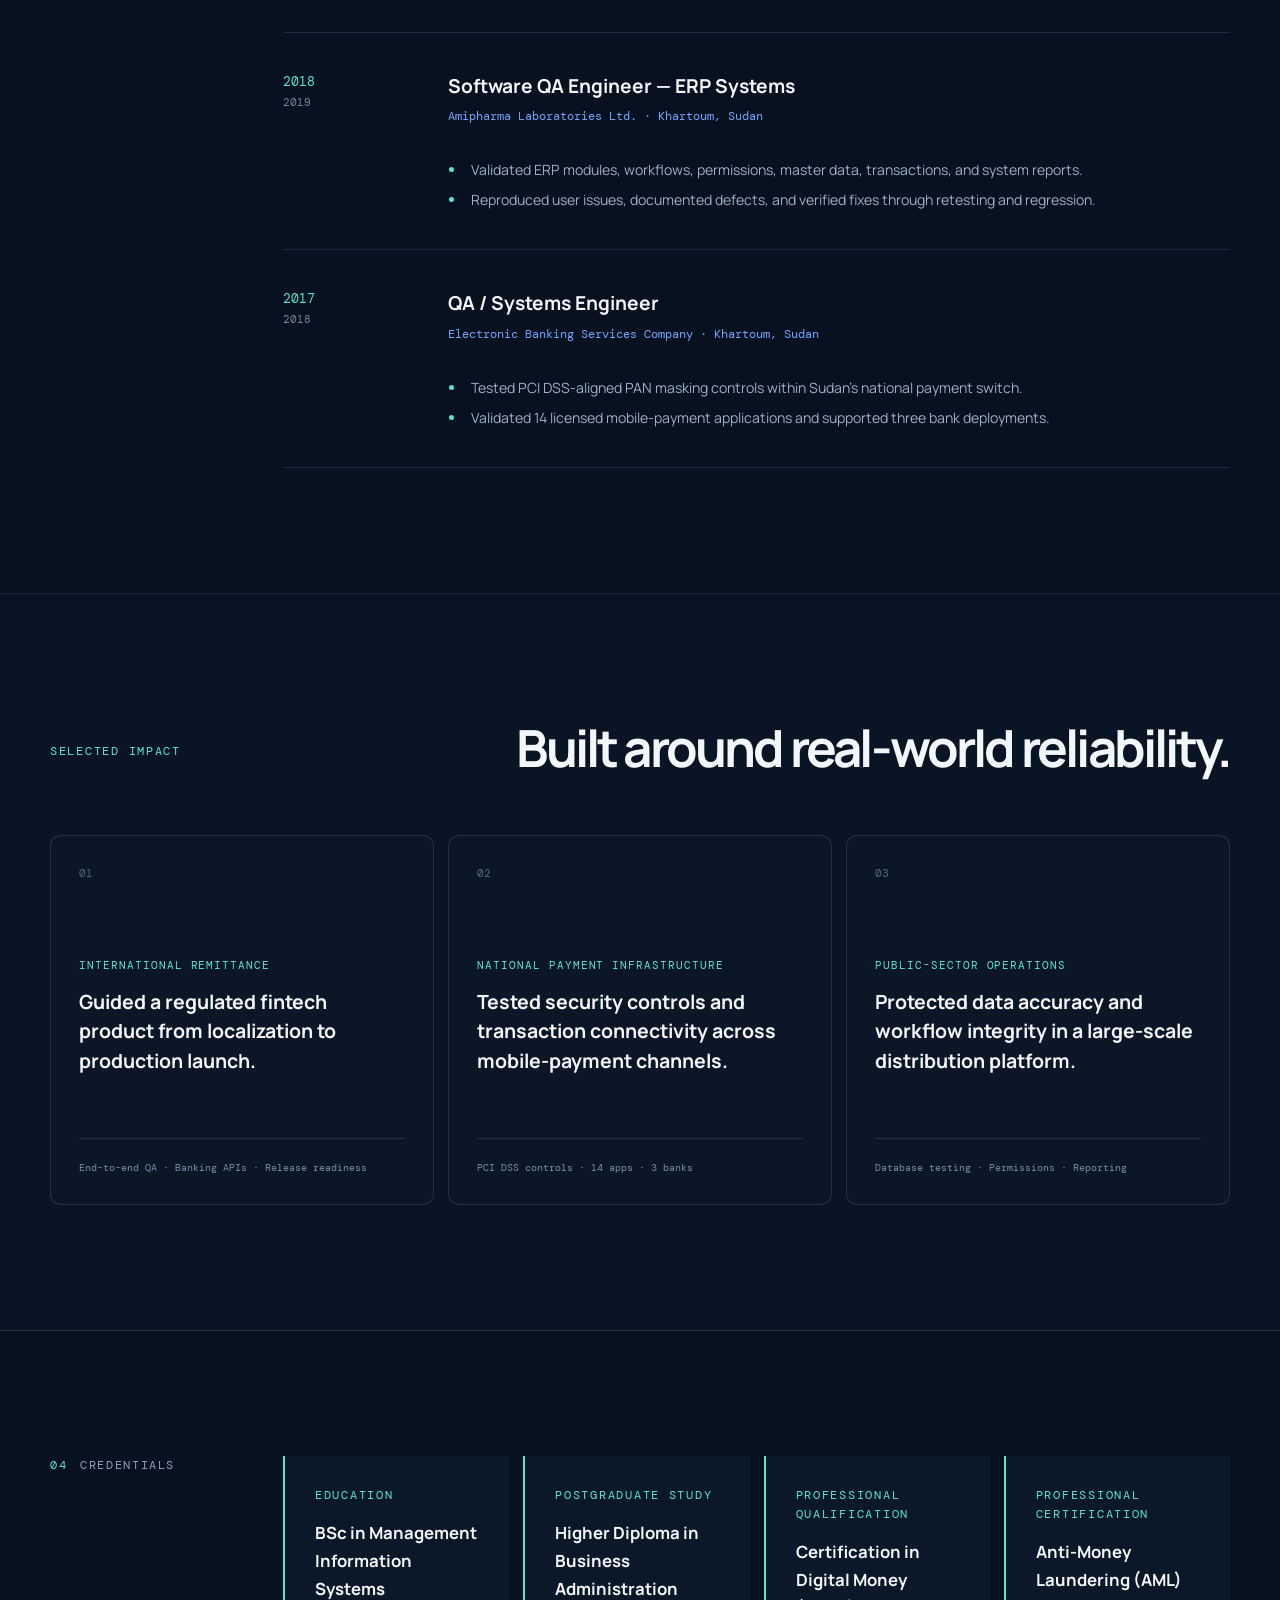
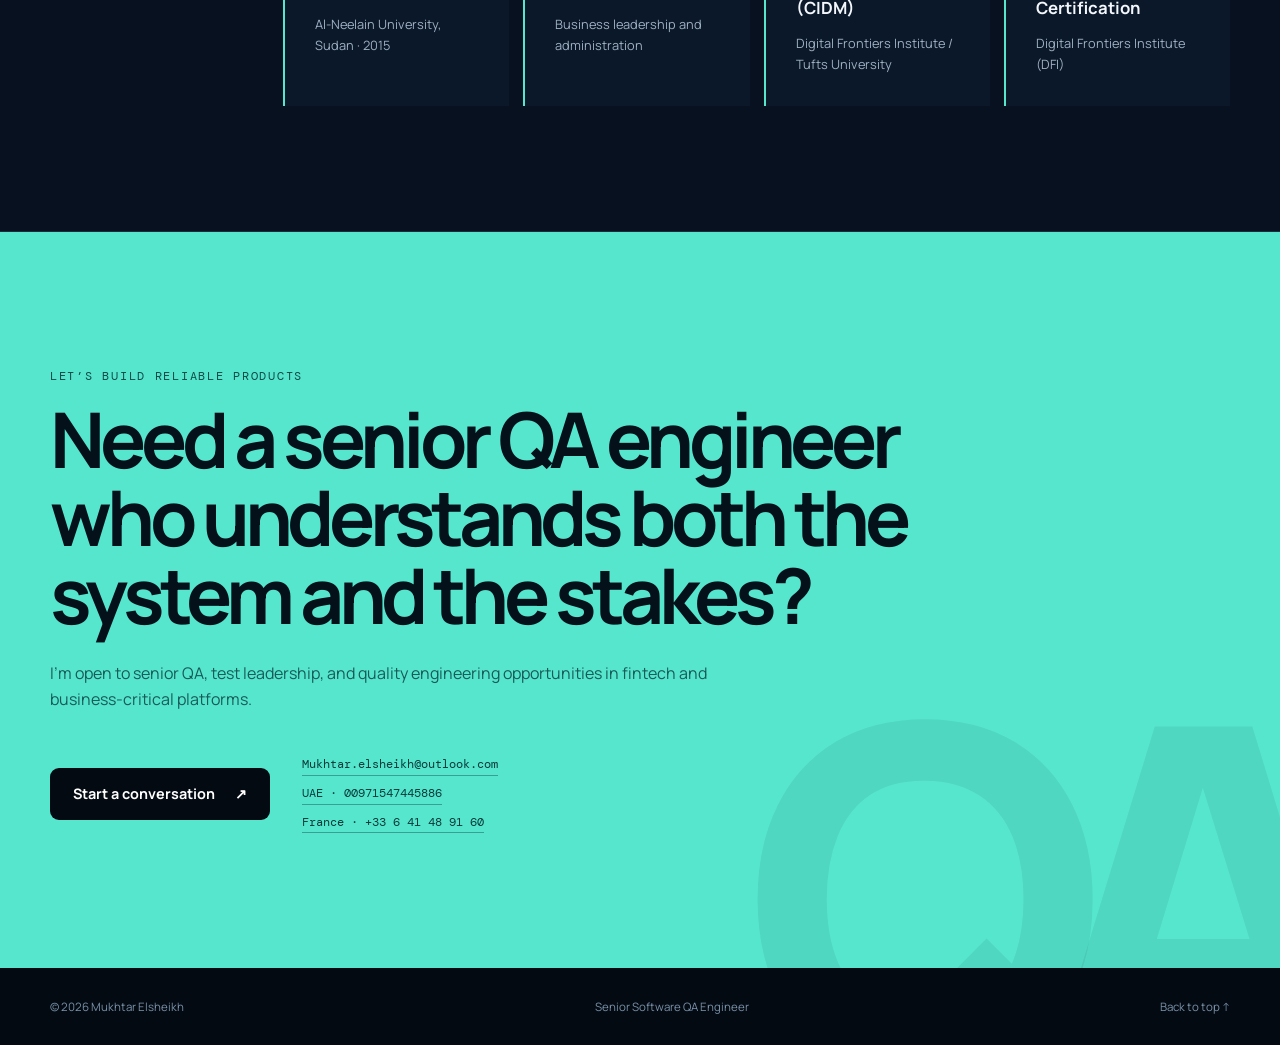
==== commit 34d6c2be: "Update UAE contact number" ====
--- a/index.html
+++ b/index.html
@@ -284,7 +284,7 @@
           <a class="button button-light" href="mailto:Mukhtar.elsheikh@outlook.com">Start a conversation <span aria-hidden="true">↗</span></a>
           <div class="contact-list">
             <a class="contact-email" href="mailto:Mukhtar.elsheikh@outlook.com">Mukhtar.elsheikh@outlook.com</a>
-            <a class="contact-email" href="tel:+971542199373">UAE · +971 54 219 9373</a>
+            <a class="contact-email" href="tel:+971547445886">UAE · 00971547445886</a>
             <a class="contact-email" href="tel:+33641489160">France · +33 6 41 48 91 60</a>
           </div>
         </div>
@@ -293,10 +293,10 @@
   </main>
 
   <aside class="contact-dock" aria-label="Quick contact">
-    <a href="https://wa.me/971542199373" target="_blank" rel="noopener" aria-label="Message Mukhtar on WhatsApp" data-label="WhatsApp">
+    <a href="https://wa.me/971547445886" target="_blank" rel="noopener" aria-label="Message Mukhtar on WhatsApp" data-label="WhatsApp">
       <svg viewBox="0 0 24 24" aria-hidden="true"><path d="M20.5 3.5A11.8 11.8 0 0 0 12.1 0C5.6 0 .3 5.3.3 11.8c0 2.1.5 4.1 1.6 5.9L.2 24l6.5-1.7c1.7.9 3.6 1.4 5.5 1.4 6.5 0 11.8-5.3 11.8-11.8 0-3.2-1.2-6.1-3.5-8.4Zm-8.3 18.2c-1.7 0-3.4-.5-4.9-1.3l-.4-.2-3.8 1 1-3.7-.2-.4a9.7 9.7 0 1 1 8.3 4.6Zm5.3-7.3c-.3-.1-1.7-.8-2-.9-.3-.1-.5-.1-.7.1-.2.3-.8.9-.9 1.1-.2.2-.4.2-.7.1-1.7-.8-2.8-1.5-3.9-3.4-.3-.5.3-.5.8-1.7.1-.2 0-.4 0-.6l-.9-2.1c-.2-.5-.5-.5-.7-.5h-.6c-.2 0-.6.1-.9.4-.3.3-1.2 1.2-1.2 2.9s1.2 3.3 1.4 3.5c.2.2 2.4 3.7 5.9 5.2 2.2.9 3.1 1 4.2.8.7-.1 1.7-.7 1.9-1.4.2-.7.2-1.3.2-1.4-.2-.1-.4-.2-.7-.3Z"/></svg>
     </a>
-    <a href="tel:+971542199373" aria-label="Call Mukhtar" data-label="Call">
+    <a href="tel:+971547445886" aria-label="Call Mukhtar" data-label="Call">
       <svg viewBox="0 0 24 24" aria-hidden="true"><path d="M21 15.5c-1.2 0-2.4-.2-3.5-.6a1 1 0 0 0-1 .2l-2.2 1.7a15.4 15.4 0 0 1-7-7l1.7-2.2c.2-.3.3-.7.2-1A11.5 11.5 0 0 1 8.5 3c0-.6-.4-1-1-1H4C3.4 2 3 2.4 3 3a18 18 0 0 0 18 18c.6 0 1-.4 1-1v-3.5c0-.6-.4-1-1-1Z"/></svg>
     </a>
     <a href="mailto:Mukhtar.elsheikh@outlook.com" aria-label="Email Mukhtar" data-label="Email">
